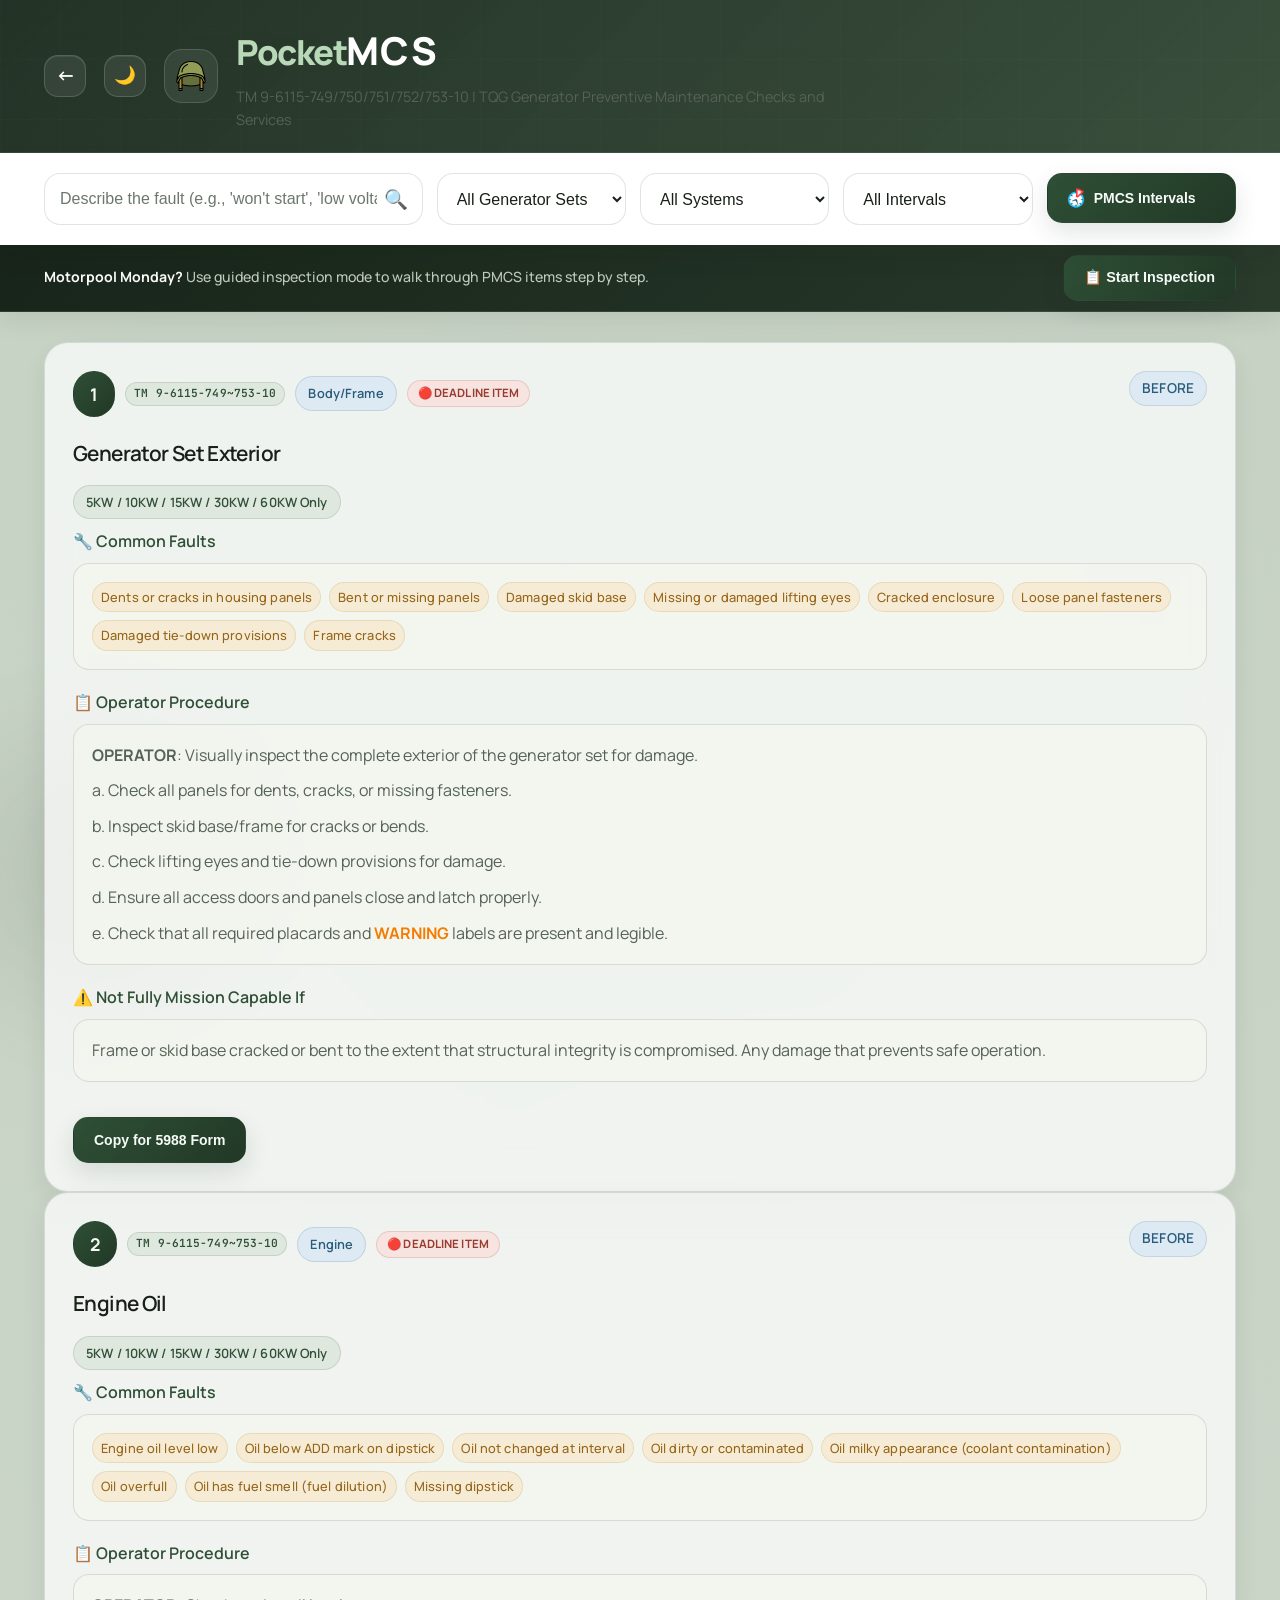
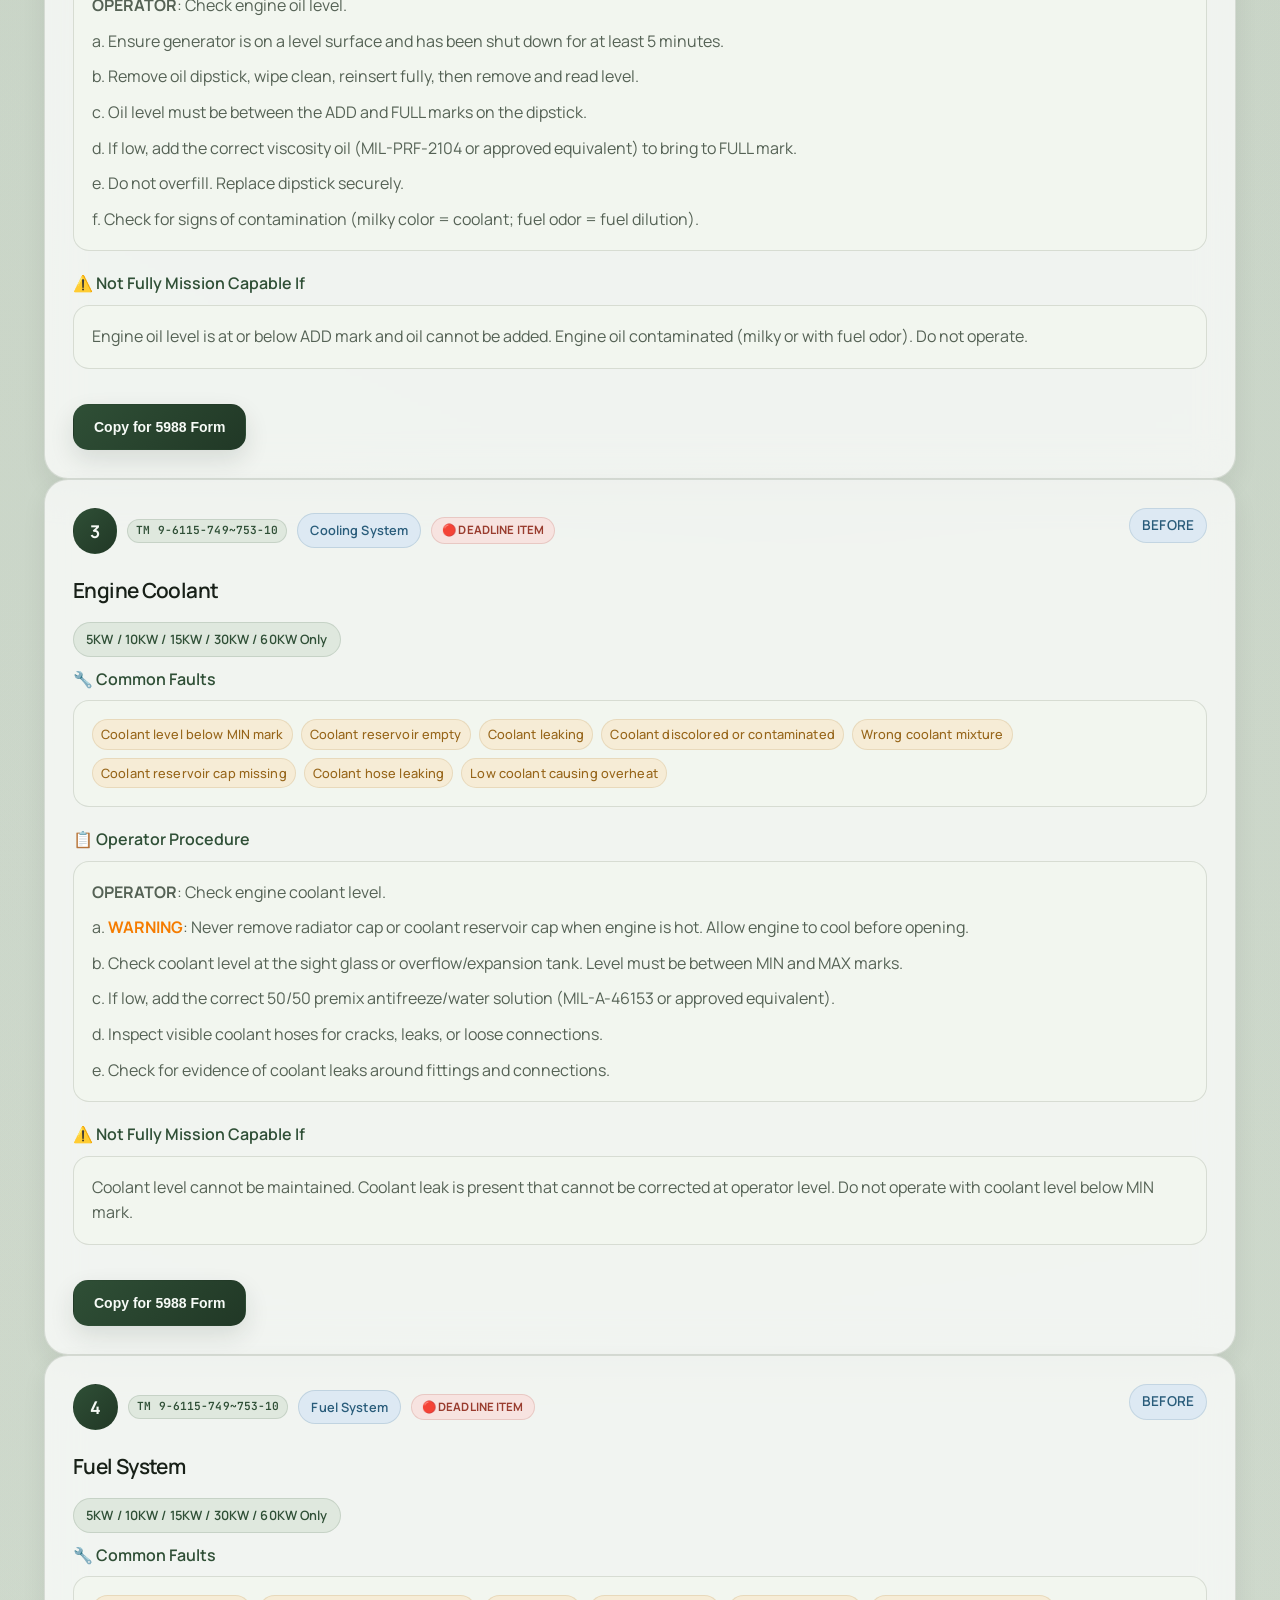
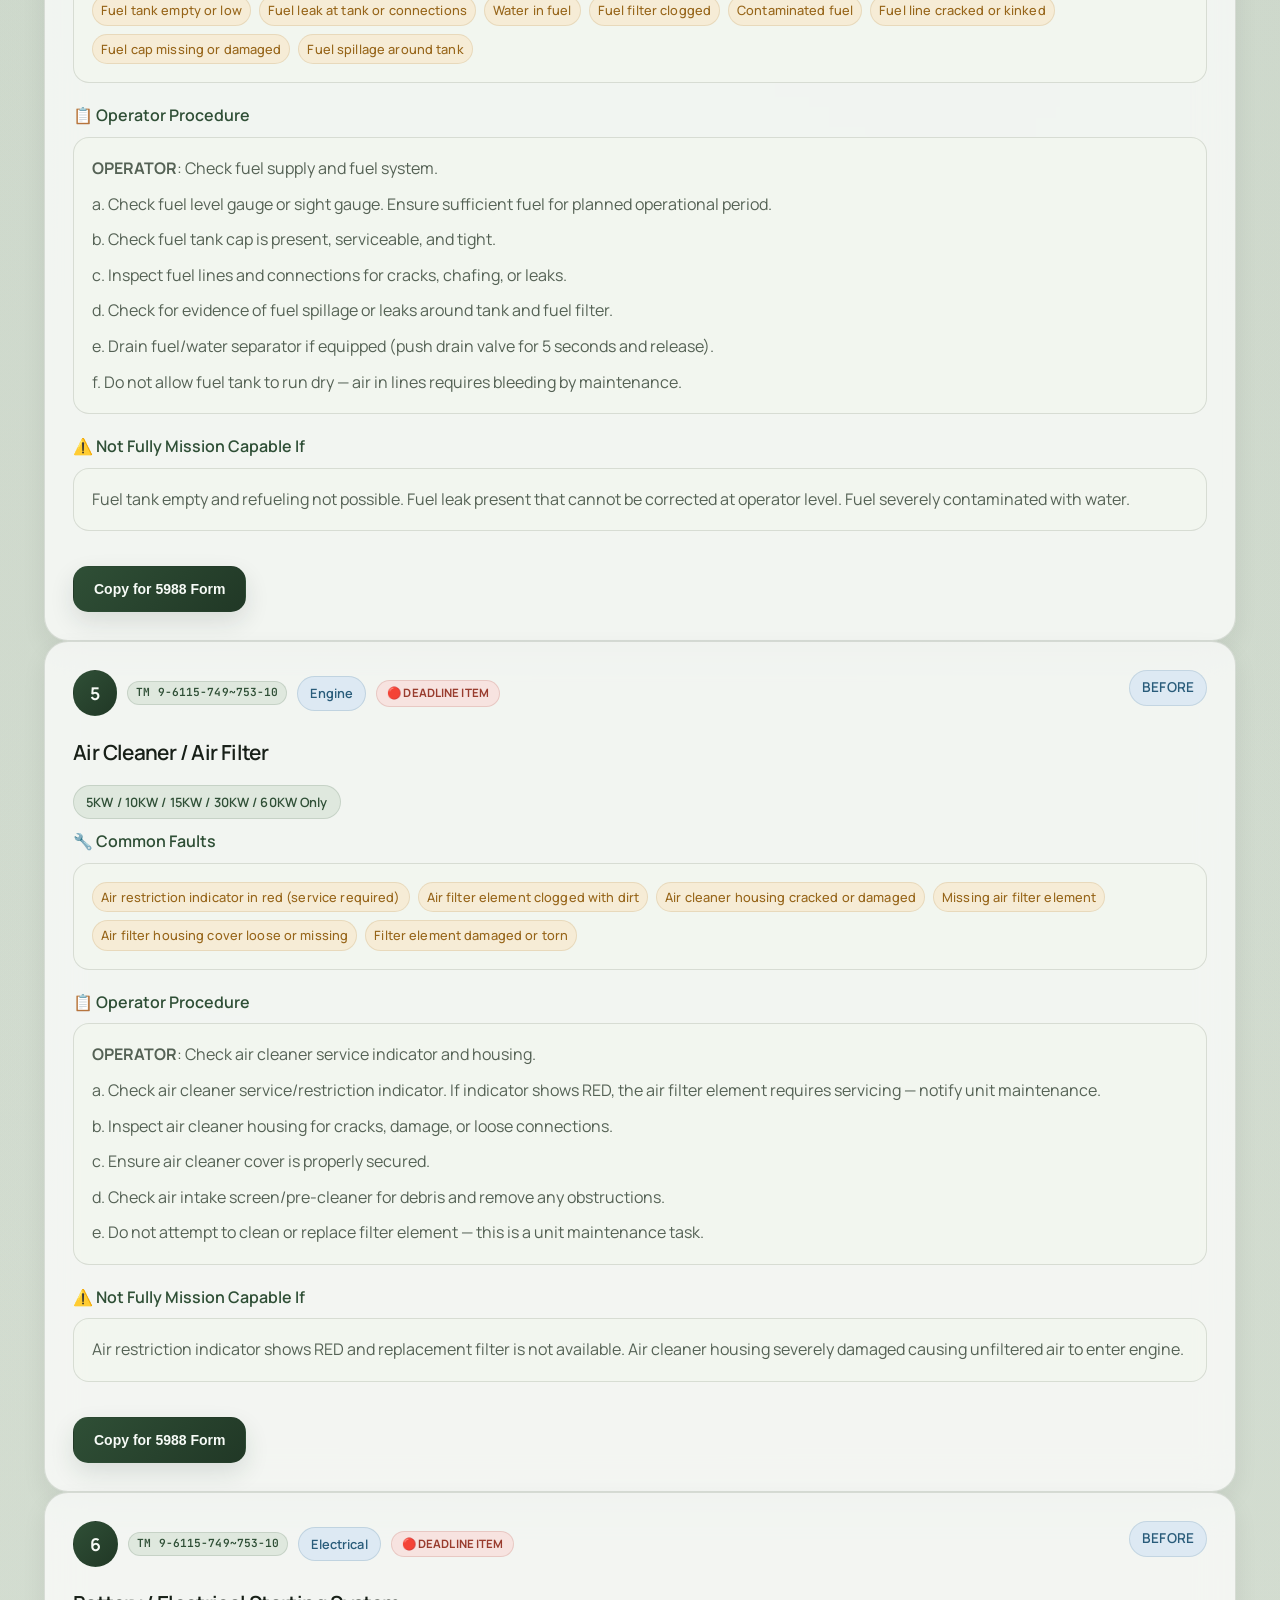
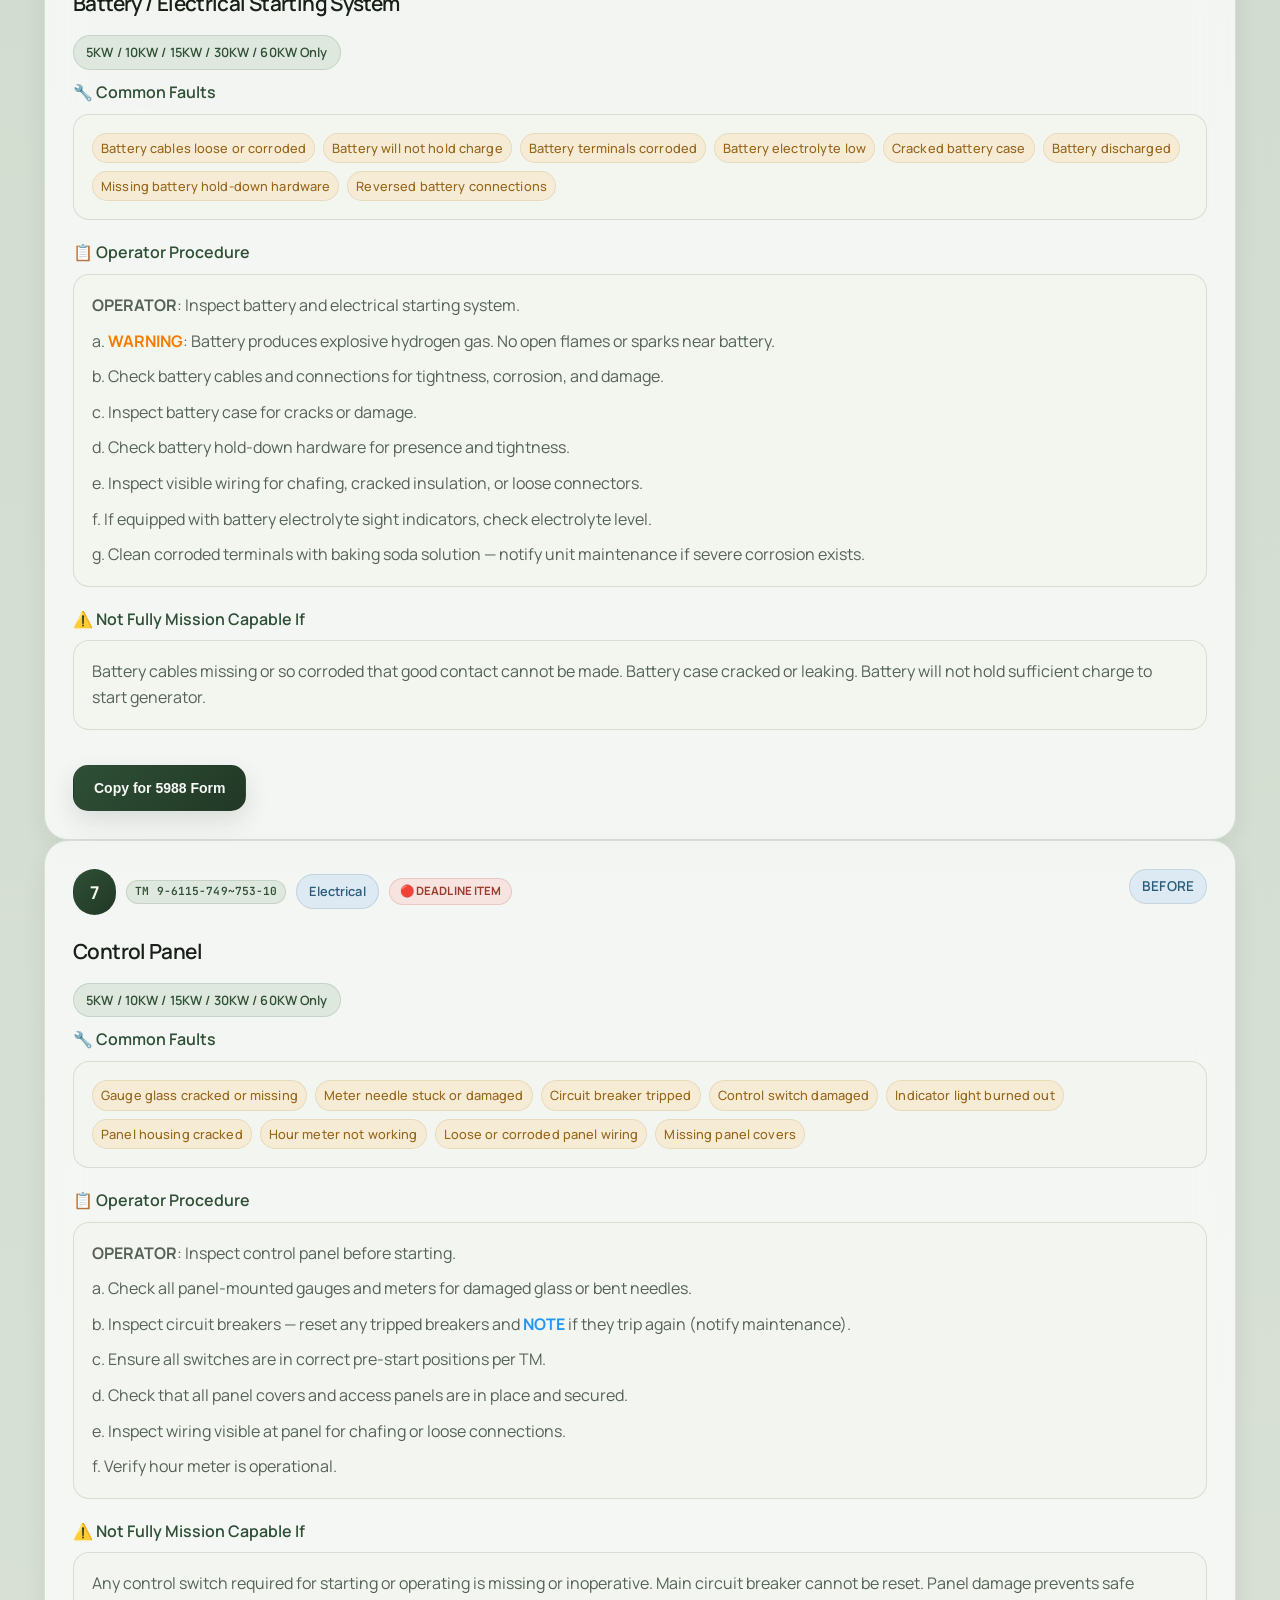
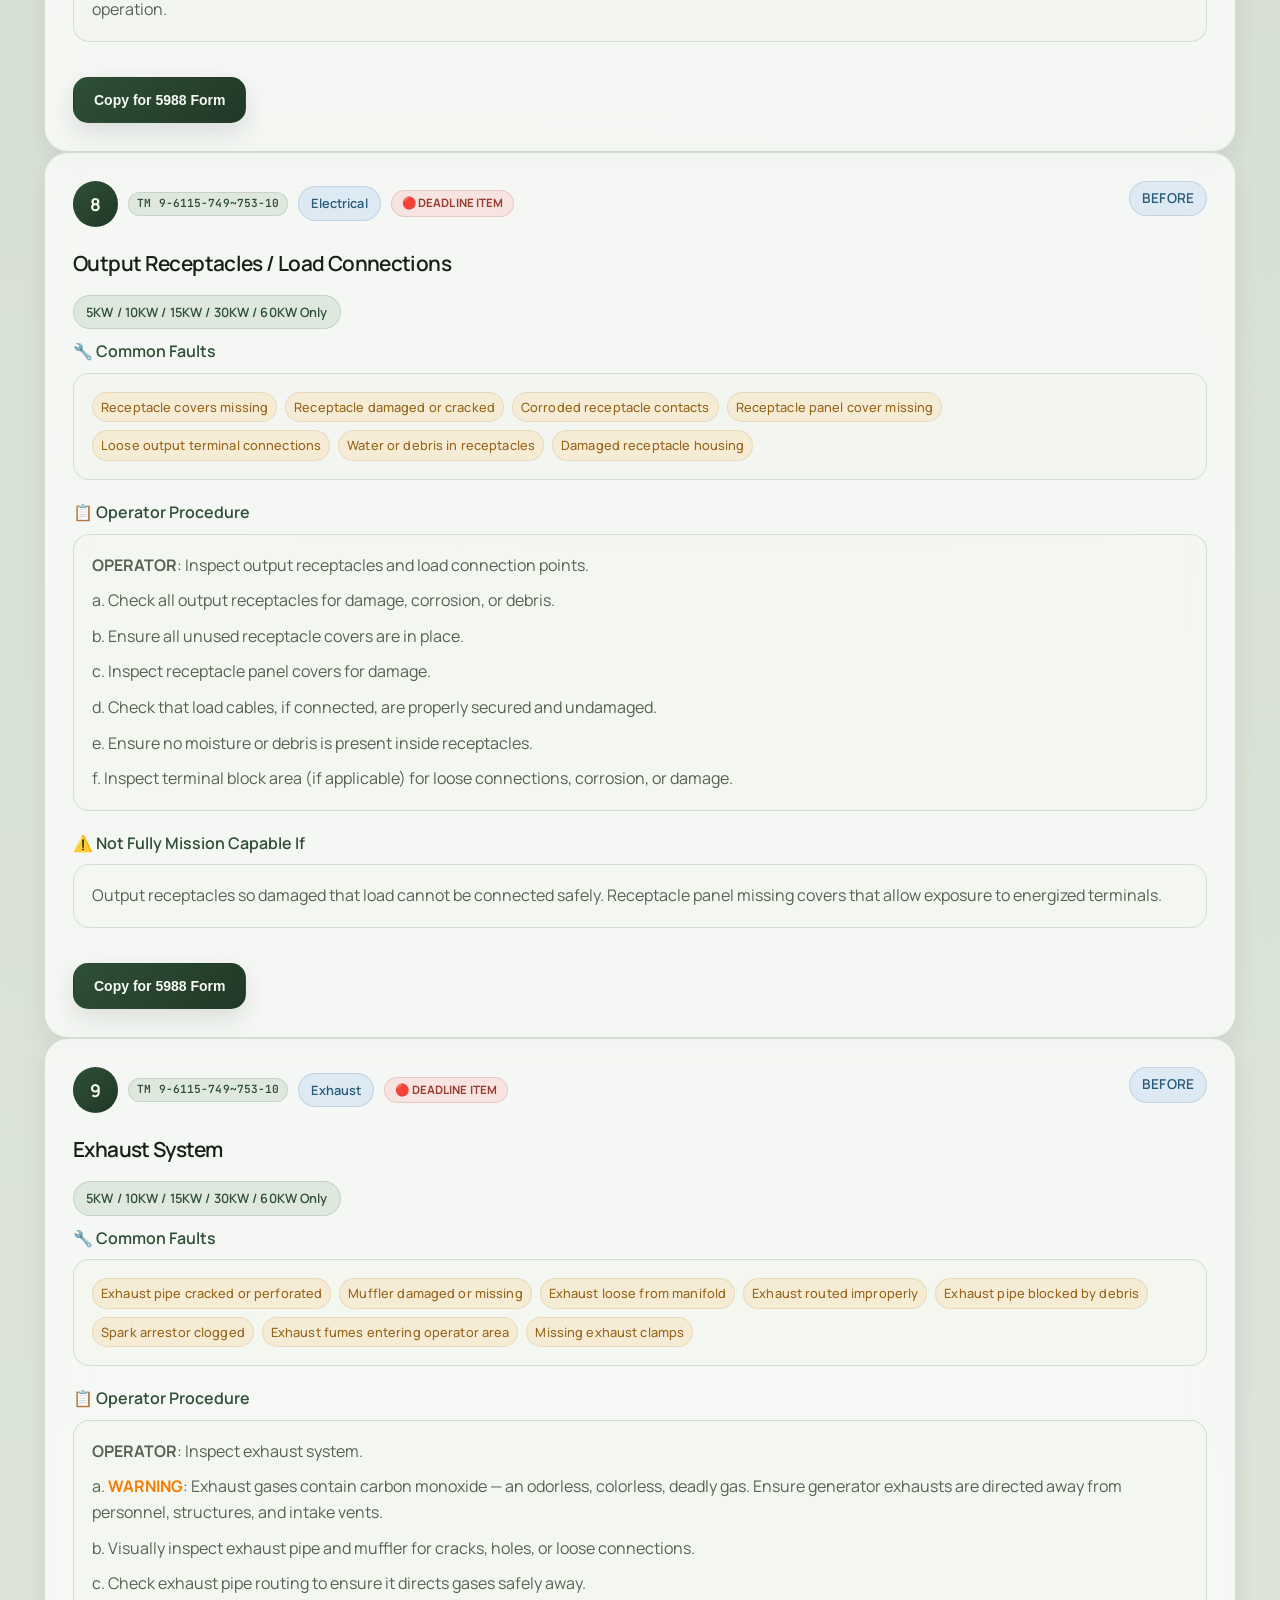
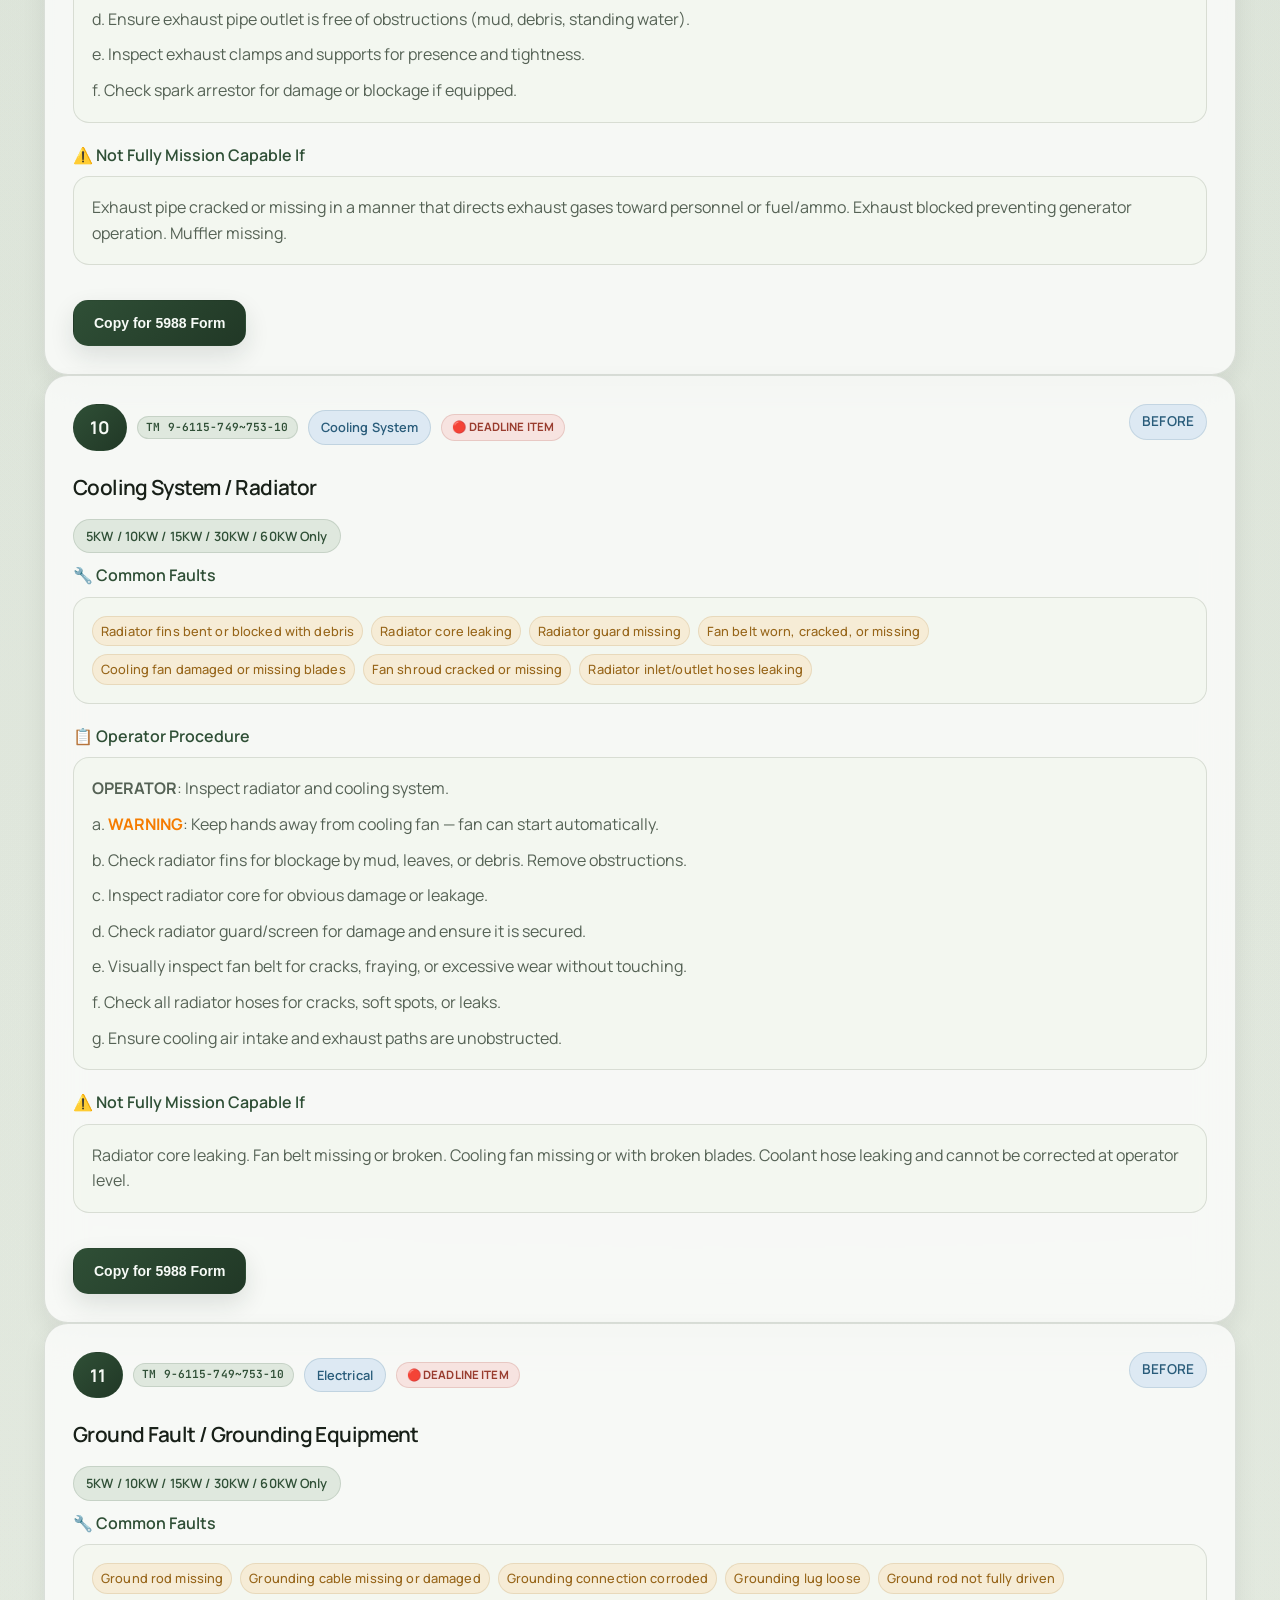
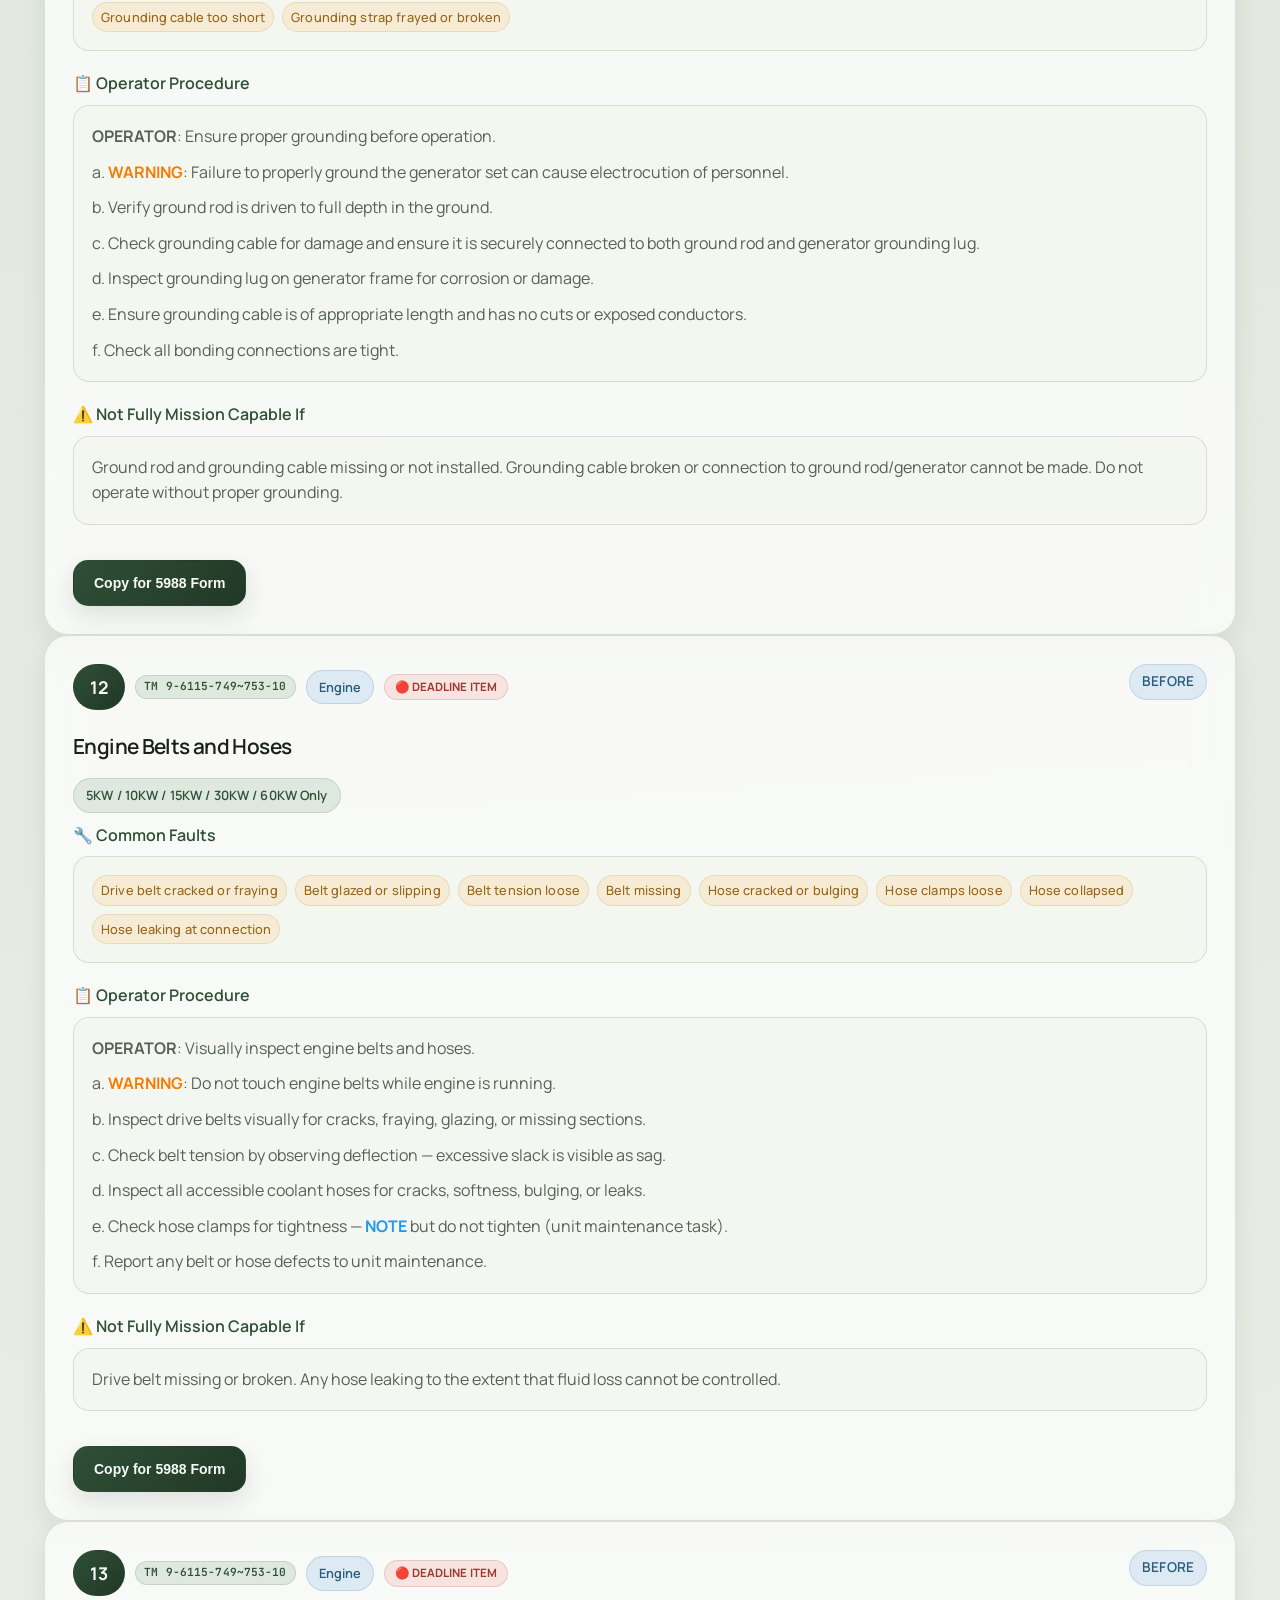
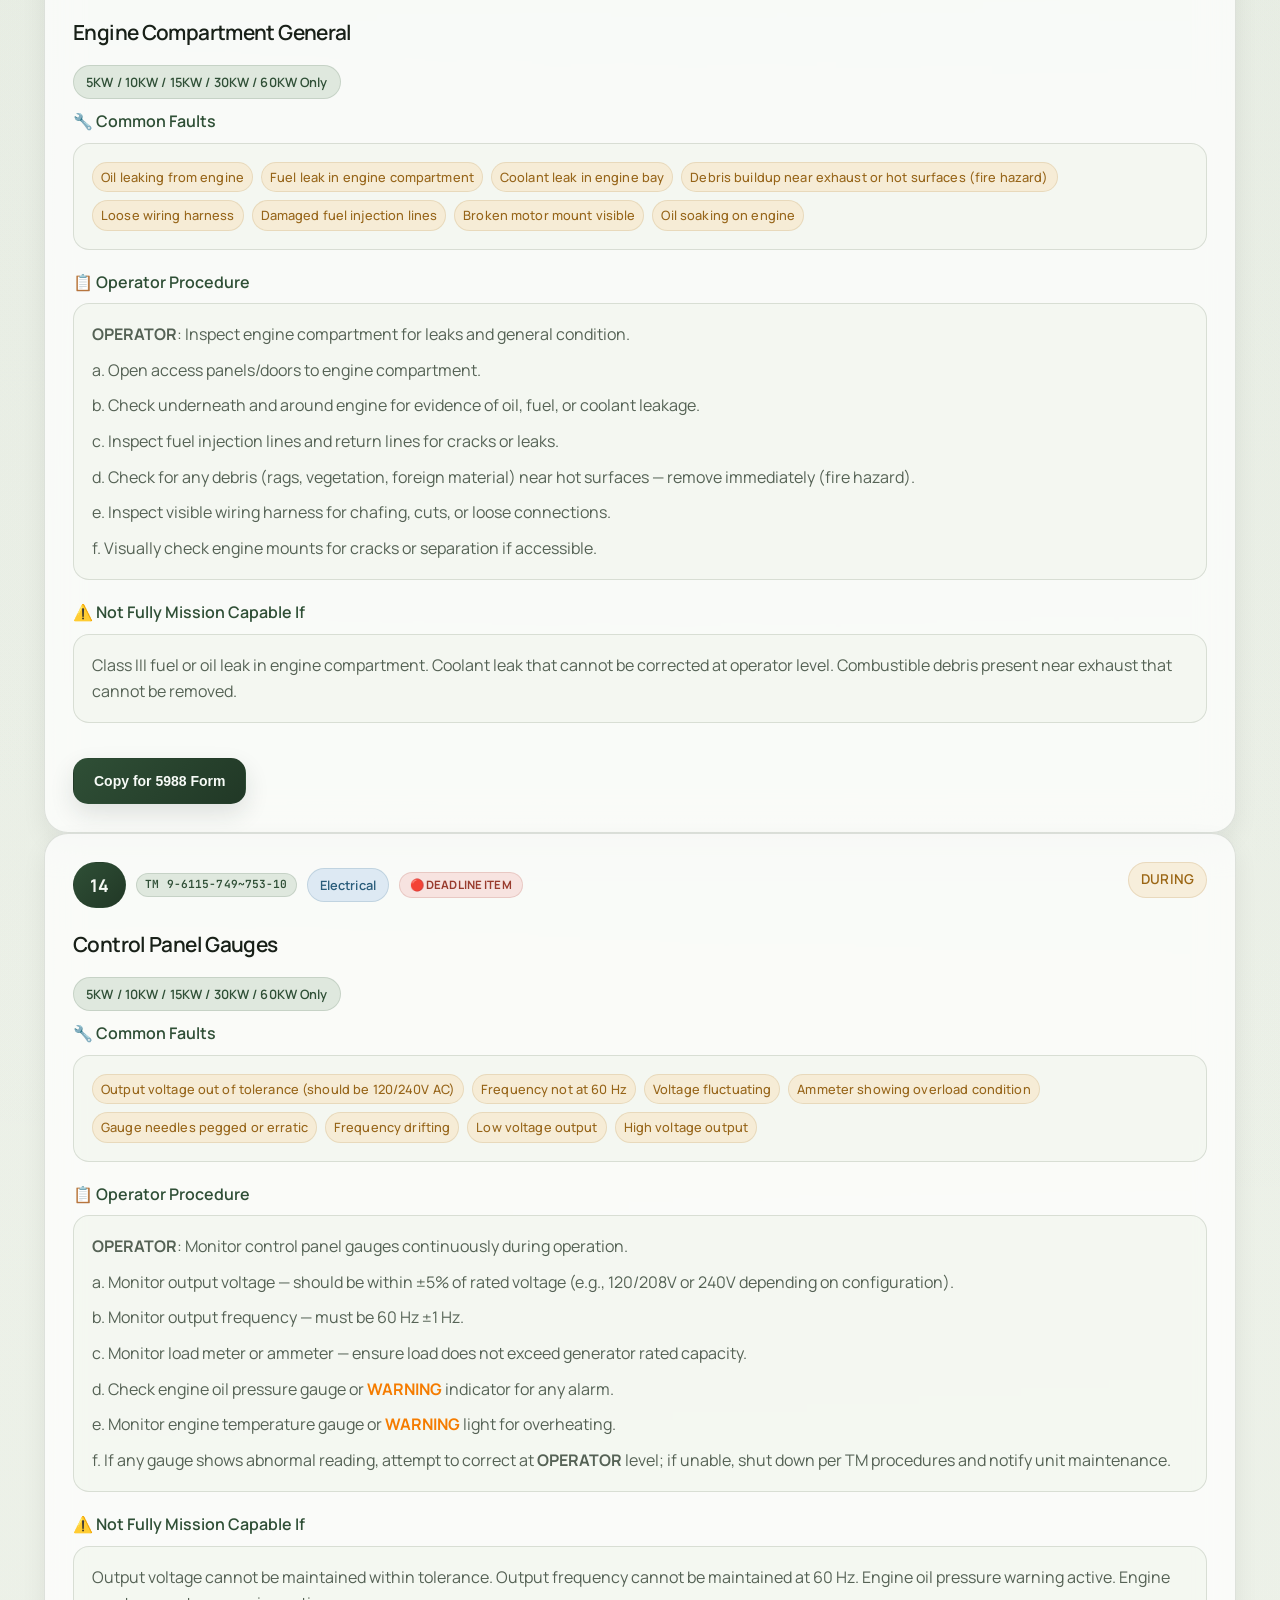
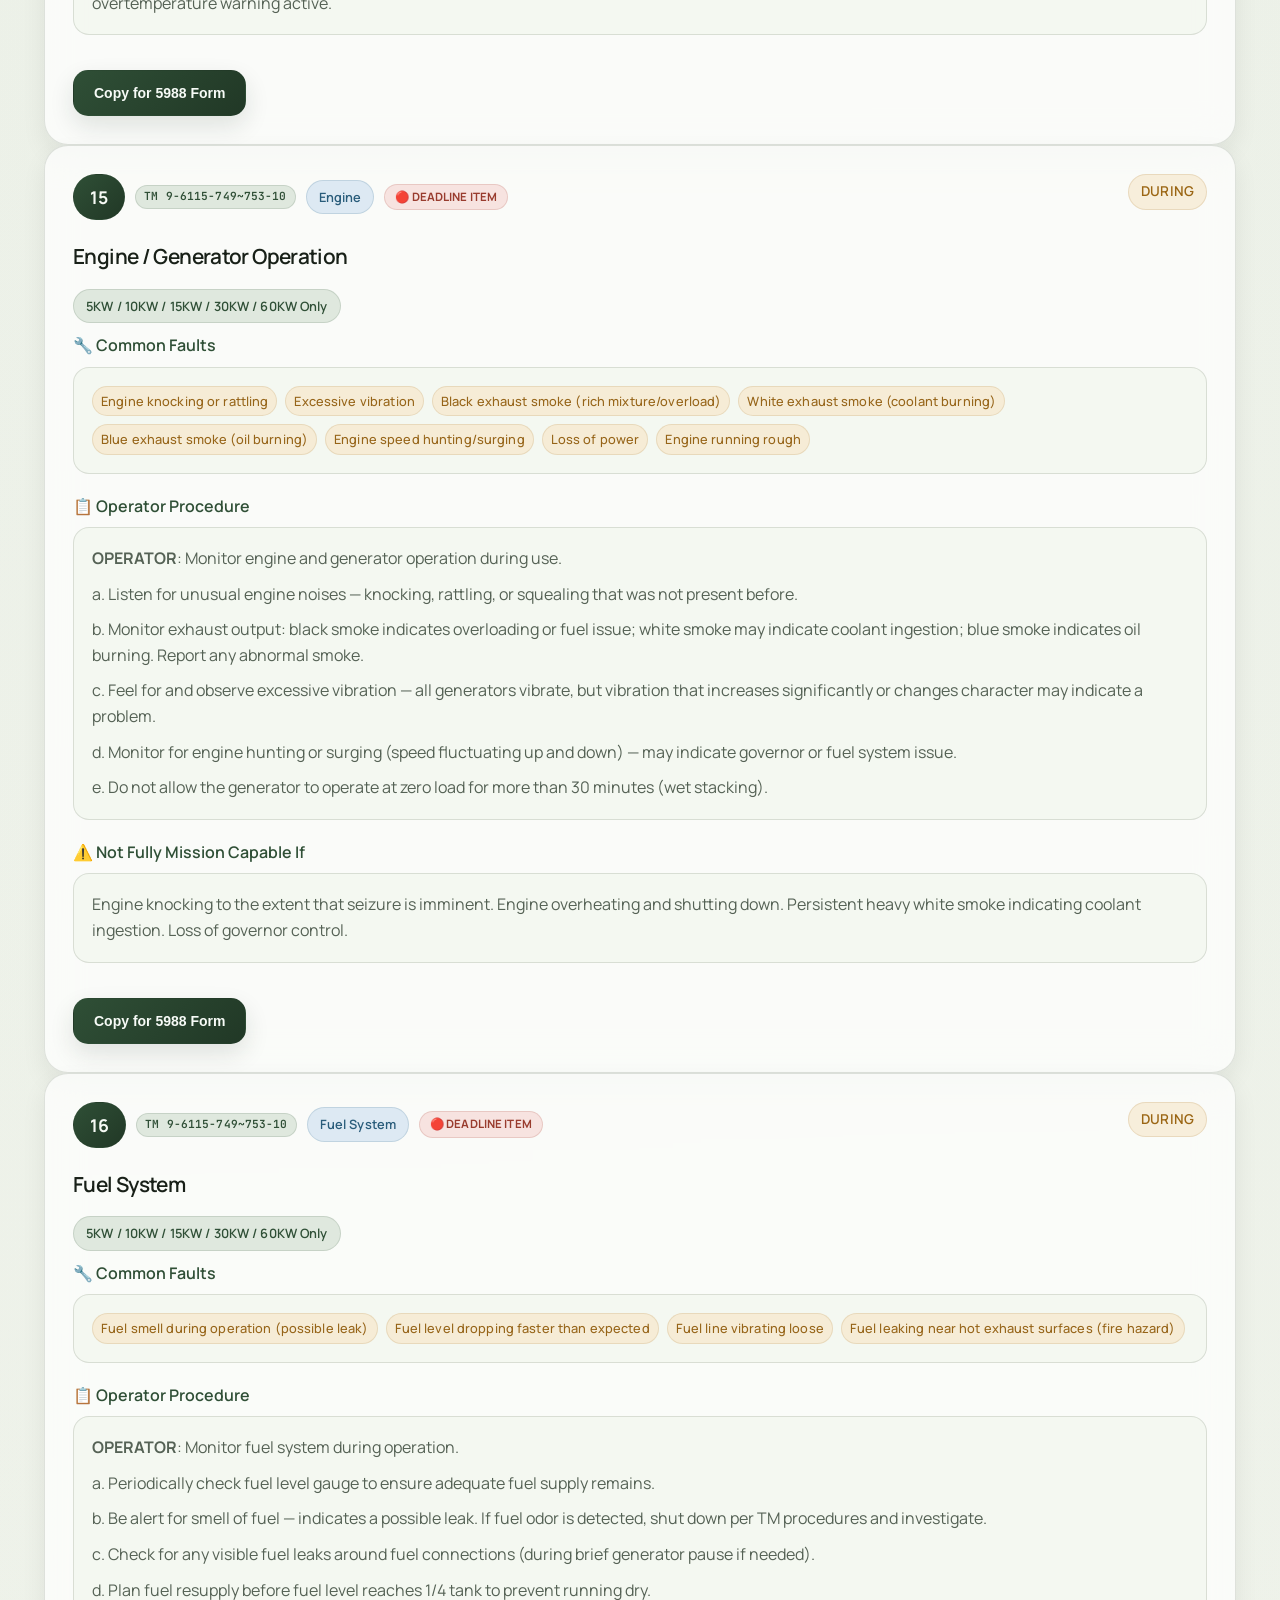
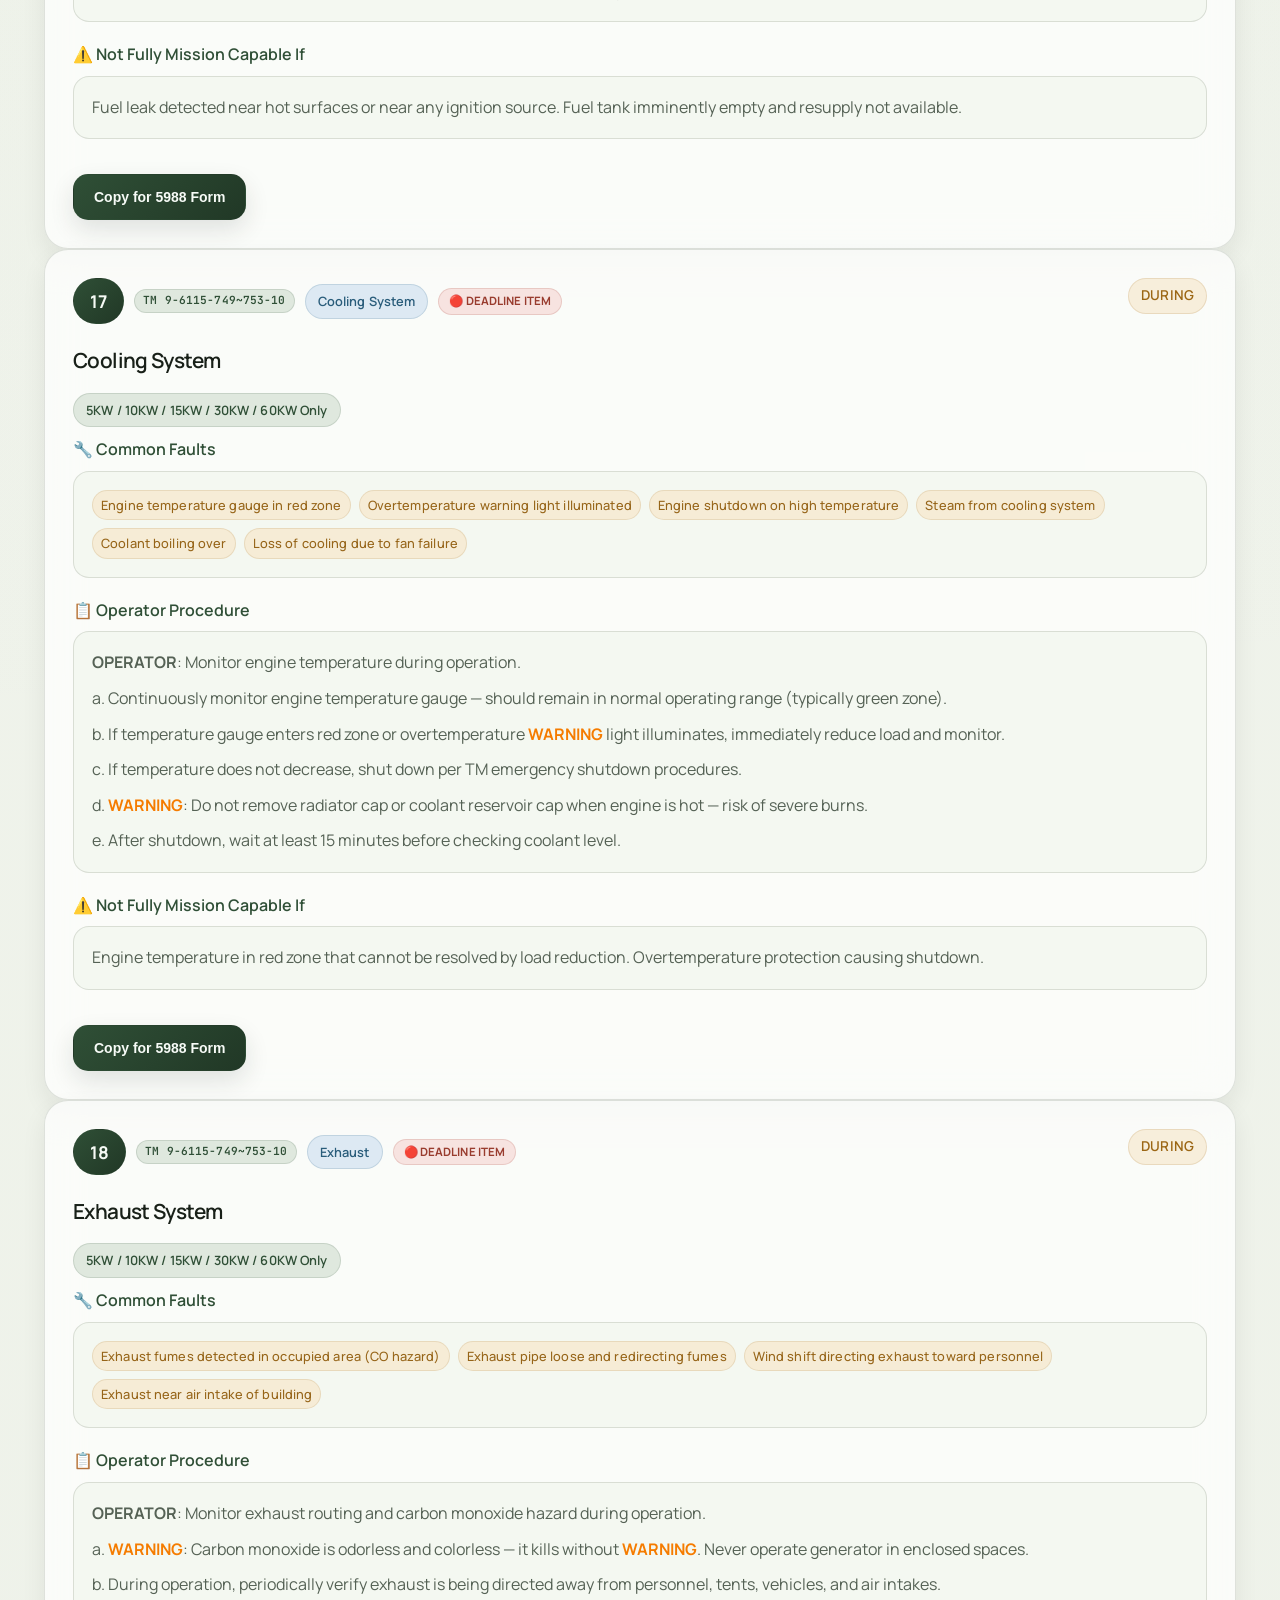
==== gen.html @ 2f7ced91 "Upadate Apr 3 v1" ====
<!DOCTYPE html>
<html lang="en">

<head>
    <meta charset="UTF-8">
    <meta name="viewport" content="width=device-width, initial-scale=1.0">
    <title>PocketMCS &mdash; Generators</title>
    <link rel="stylesheet" href="styles.css">
</head>

<body>
    <!-- Header -->
    <header class="header">
        <div class="container">
            <div class="header-content">
                <a href="index.html" class="back-btn" title="Back to Home" aria-label="Back to Home">&#8592;</a>
                <button id="darkModeToggle" class="dark-mode-toggle" title="Toggle Dark Mode" aria-label="Toggle dark mode" aria-pressed="false">🌙</button>
                <div class="header-icon">
                    <img src="images/military-hat.png" alt="Military Vehicle" class="header-icon-img">
                </div>
                <div class="header-text">
                    <h1 class="title-pmcs">
                        <span class="pocket">Pocket</span><span class="mcs">MCS</span>
                    </h1>
                    <p>TM 9-6115-749/750/751/752/753-10 | TQG Generator Preventive Maintenance Checks and Services</p>
                </div>
            </div>
        </div>
    </header>

    <!-- Search and Filter Controls -->
    <div class="search-section">
        <div class="container">
            <div class="search-controls">
                <div class="search-input-container">
                    <input type="text" id="searchInput"
                        placeholder="Describe the fault (e.g., 'won't start', 'low voltage', 'overheating')...">
                    <span class="search-icon">🔍</span>
                </div>

                <select id="vehicleFilter">
                    <option value="all">All Generator Sets</option>
                    <option value="5kw">MEP-802A — 5KW</option>
                    <option value="10kw">MEP-803A — 10KW</option>
                    <option value="15kw">MEP-804A — 15KW</option>
                    <option value="30kw">MEP-805A — 30KW</option>
                    <option value="60kw">MEP-806A — 60KW</option>
                </select>

                <select id="systemFilter">
                    <option value="all">All Systems</option>
                    <option value="engine">Engine</option>
                    <option value="electrical">Electrical</option>
                    <option value="fuel system">Fuel System</option>
                    <option value="cooling system">Cooling System</option>
                    <option value="exhaust">Exhaust</option>
                    <option value="body/frame">Body/Frame</option>
                    <option value="controls/gauges">Controls/Gauges</option>
                </select>

                <select id="intervalFilter">
                    <option value="all">All Intervals</option>
                    <option value="before">Before</option>
                    <option value="during">During</option>
                    <option value="after">After</option>
                    <option value="weekly">Weekly</option>
                    <option value="monthly">Monthly</option>
                </select>

                <button id="intervalInfoBtn" class="info-btn" title="Learn about PMCS intervals">
                    <img src="images/interval.png" alt="PMCS Intervals" class="interval-icon">
                    PMCS Intervals
                </button>
            </div>
        </div>
    </div>

    <!-- Inspection Strip -->
    <div class="inspection-strip">
        <div class="container">
            <p class="inspection-strip-text"><strong>Motorpool Monday?</strong> Use guided inspection mode to walk through PMCS items step by step.</p>
            <button class="start-inspection-btn" id="startInspectionBtn">📋 Start Inspection</button>
        </div>
    </div>

    <!-- Generator Information Display -->
    <div id="vehicleInfo" class="vehicle-info-section" style="display: none;">
        <div class="container">
            <div class="vehicle-info-content">
                <div class="vehicle-info-header">
                    <span class="vehicle-icon">
                        <img src="images/gen.png" alt="Generator" class="vehicle-icon-img">
                    </span>
                    <div class="vehicle-details">
                        <h3 id="vehicleTitle">Generator Selected</h3>
                        <p id="vehicleDescription">Generator-specific PMCS items are now filtered</p>
                    </div>
                    <div class="vehicle-stats">
                        <span id="applicableItems" class="stat-badge">0 Items</span>
                    </div>
                </div>
            </div>
        </div>
    </div>

    <!-- Results Section -->
    <main class="main-content">
        <div class="container">
            <div id="resultsContainer" class="results-container"></div>
            <div id="noResults" class="no-results" style="display: none;">
                <div class="no-results-icon">⚠️</div>
                <p>No items found matching your search criteria.</p>
                <div class="no-results-suggestions">
                    <p><strong>Try:</strong></p>
                    <ul>
                        <li>Selecting "All Generator Sets" if filtered by a specific size</li>
                        <li>Changing your system or interval filters</li>
                        <li>Using different search terms (e.g., "voltage", "oil", "fuel")</li>
                        <li>Checking for typos in your search</li>
                    </ul>
                </div>
            </div>
        </div>
    </main>

    <!-- Copy Modal -->
    <div id="copyModal" class="modal" style="display: none;">
        <div class="modal-content">
            <div class="modal-header">
                <h3>Ready for DA Form 5988-E</h3>
                <span class="close-btn" id="closeModal">&times;</span>
            </div>
            <div class="modal-body">
                <div class="copy-content">
                    <div class="copy-field"><label>Item Number:</label><div id="modalItemNumber" class="copy-value"></div></div>
                    <div class="copy-field"><label>Location/Item:</label><div id="modalLocation" class="copy-value"></div></div>
                    <div class="copy-field"><label>Interval:</label><div id="modalInterval" class="copy-value"></div></div>
                    <div class="copy-field"><label>Mission Capable Status:</label><div id="modalStatus" class="copy-value"></div></div>
                    <div class="copy-field"><label>Applicable Generator:</label><div id="modalVehicle" class="copy-value"></div></div>
                </div>
            </div>
            <div class="modal-footer">
                <button id="copyToClipboard" class="btn btn-primary">Copy to Clipboard</button>
                <button id="closeModalBtn" class="btn btn-secondary">Close</button>
            </div>
        </div>
    </div>

    <!-- PMCS Intervals Modal -->
    <div id="intervalInfoModal" class="modal" style="display: none;">
        <div class="modal-content">
            <div class="modal-header">
                <h3>PMCS Interval Guidelines</h3>
                <span class="close-btn" id="closeIntervalModal">&times;</span>
            </div>
            <div class="modal-body">
                <div class="interval-info-content">
                    <p class="intro-text">Generator PMCS involves checks at various intervals to ensure operational readiness:</p>
                    <div class="interval-item"><div class="interval-badge interval-before">Before</div><div class="interval-description"><strong>Before Operation Checks</strong><p>Performed before starting the generator. Identify fuel, oil, and electrical issues before operation begins.</p></div></div>
                    <div class="interval-item"><div class="interval-badge interval-during">During</div><div class="interval-description"><strong>During Operation Checks</strong><p>Monitor voltage, frequency, temperature, and load while the generator is running.</p></div></div>
                    <div class="interval-item"><div class="interval-badge interval-after">After</div><div class="interval-description"><strong>After Operation Checks</strong><p>Performed after shutdown. Check for new leaks, fuel level, cable condition, and secure all panels.</p></div></div>
                    <div class="interval-item"><div class="interval-badge interval-weekly">Weekly</div><div class="interval-description"><strong>Weekly Checks</strong><p>More detailed inspection of batteries, fuel filters, belts, and cleaning requirements.</p></div></div>
                    <div class="interval-item"><div class="interval-badge interval-monthly">Monthly</div><div class="interval-description"><strong>Monthly Checks</strong><p>Comprehensive service including oil change, fuel filter replacement, load test, and full system inspection.</p></div></div>
                    <div class="note-section"><p><strong>Note:</strong> Always refer to the applicable TM for complete PMCS requirements and hour-based service intervals.</p></div>
                </div>
            </div>
            <div class="modal-footer"><button id="closeIntervalModalBtn" class="btn btn-primary">Got It!</button></div>
        </div>
    </div>

    <!-- Generator Info Modal -->
    <div id="vehicleInfoModal" class="modal" style="display: none;">
        <div class="modal-content">
            <div class="modal-header">
                <h3>Generator Information</h3>
                <span class="close-btn" id="closeVehicleInfoModal">&times;</span>
            </div>
            <div class="modal-body">
                <div id="vehicleInfoDetails" class="vehicle-info-details"></div>
            </div>
            <div class="modal-footer"><button id="closeVehicleInfoModalBtn" class="btn btn-primary">Close</button></div>
        </div>
    </div>

    <!-- Footer -->
    <footer class="footer">
        <div class="container">
            <div class="footer-content">
                <div class="footer-section">
                    <p class="footer-reference">
                        <strong>References:</strong>
                        TM 9-6115-749-10 &bull; TM 9-6115-750-10 &bull; TM 9-6115-751-10 &bull; TM 9-6115-752-10 &bull; TM 9-6115-753-10
                    </p>
                    <p class="footer-disclaimer">
                        <strong>IMPORTANT:</strong> Use official technical manuals for complete procedures.
                        This tool is for reference only and does not replace official maintenance documentation.
                    </p>
                </div>
                <div class="footer-section">
                    <p class="footer-safety">
                        <span class="safety-icon">&#9888;</span>
                        Always ground generator before operation. Never operate in enclosed spaces without ventilation — carbon monoxide hazard.
                    </p>
                </div>
                <div class="footer-section">
                    <p class="footer-compliance">
                        Ensure compliance with AR 750-1 and local unit SOPs for generator operations and maintenance.
                    </p>
                </div>
                <div class="footer-bottom">
                    <p class="footer-version">PocketMCS v2.0.0 | For U.S. Army TQG Generator Fleet</p>
                    <p class="footer-update">Data accurate as of April 2025</p>
                </div>
            </div>
        </div>
    </footer>

    <!-- Inspection Setup Modal -->
    <div id="inspectionSetupModal" class="modal" style="display:none;" role="dialog" aria-modal="true" aria-labelledby="inspSetupTitle">
        <div class="modal-content" style="max-width:560px;">
            <div class="modal-header">
                <h3 id="inspSetupTitle">📋 Start PMCS Inspection</h3>
                <button class="close-btn" id="closeInspSetup" aria-label="Close inspection setup">&times;</button>
            </div>
            <div class="modal-body">
                <p style="margin-bottom:4px;color:#555;">Select which intervals to include. Current vehicle/system filters will apply.</p>
                <div class="insp-setup-options">
                    <button class="insp-setup-btn" data-intervals="before">
                        <span class="insp-setup-icon">🔍</span>
                        <strong>Before Operation</strong>
                        <span>Daily check before use</span>
                    </button>
                    <button class="insp-setup-btn" data-intervals="before,weekly">
                        <span class="insp-setup-icon">📅</span>
                        <strong>Before + Weekly</strong>
                        <span>Motorpool Monday</span>
                    </button>
                    <button class="insp-setup-btn" data-intervals="before,weekly,monthly">
                        <span class="insp-setup-icon">📆</span>
                        <strong>Before + Weekly + Monthly</strong>
                        <span>First-of-month full inspection</span>
                    </button>
                    <button class="insp-setup-btn" data-intervals="after">
                        <span class="insp-setup-icon">✅</span>
                        <strong>After Operation</strong>
                        <span>Post-mission check</span>
                    </button>
                </div>
                <div class="insp-setup-note">
                    💡 Tip: Items are shown in TM sequence order. Mark each item PASS, DEFICIENCY, or SKIP. A summary with all deficiencies is shown at the end.
                </div>
            </div>
        </div>
    </div>

    <!-- Inspection Overlay (full-screen guided mode) -->
    <div id="inspectionMode" class="inspection-overlay" style="display:none;" role="dialog" aria-modal="true" aria-labelledby="inspectionIntervalLabel">
        <div class="inspection-topbar">
            <div class="inspection-topbar-row">
                <div class="inspection-title-row">
                    <button class="exit-inspection-btn" id="exitInspectionBtn" aria-label="Exit inspection mode">✕ Exit</button>
                    <span id="inspectionIntervalLabel" class="insp-interval-pill">BEFORE</span>
                </div>
                <span id="inspectionCounter" class="insp-counter">Item 1 of 0</span>
            </div>
            <div class="insp-progress-bar">
                <div id="inspectionProgressFill" class="insp-progress-fill" style="width:0%"></div>
            </div>
        </div>
        <div class="inspection-content" id="inspectionContent">
            <!-- Item rendered by JS -->
        </div>
        <div class="inspection-actions" id="inspectionActions">
            <button class="insp-action-btn insp-pass" id="inspPass">
                <span class="insp-btn-icon">✅</span>
                <span class="insp-btn-label">PASS</span>
            </button>
            <button class="insp-action-btn insp-deficiency" id="inspDeficiency">
                <span class="insp-btn-icon">⚠️</span>
                <span class="insp-btn-label">DEFICIENCY</span>
            </button>
            <button class="insp-action-btn insp-skip" id="inspSkip">
                <span class="insp-btn-icon">⏭</span>
                <span class="insp-btn-label">SKIP</span>
            </button>
        </div>
    </div>

    <script src="gen-script.js"></script>
</body>

</html>
---- styles.css ----
/* Reset and Base Styles */
@import url('https://fonts.googleapis.com/css2?family=Manrope:wght@400;500;600;700;800&family=JetBrains+Mono:wght@500;600&display=swap');

* {
    margin: 0;
    padding: 0;
    box-sizing: border-box;
}

body {
    font-family: 'Inter', 'Roboto', 'Segoe UI', -apple-system, BlinkMacSystemFont, system-ui, sans-serif;
    line-height: 1.6;
    color: #333;
    background-color: #f5f5f5;
}

.container {
    max-width: 1200px;
    margin: 0 auto;
    padding: 0 20px;
}

/* Header */
.header {
    background: linear-gradient(135deg, #1e4d2b, #2d5a3d);
    color: white;
    padding: 20px 0;
    box-shadow: 0 2px 10px rgba(0, 0, 0, 0.1);
    position: relative;
    overflow: hidden;
}

.header::before {
    content: '';
    position: absolute;
    top: 0;
    left: 0;
    right: 0;
    bottom: 0;
    background-image:
        /* Diagonal grid pattern */
        linear-gradient(45deg, rgba(255, 255, 255, 0.05) 1px, transparent 1px),
        linear-gradient(-45deg, rgba(255, 255, 255, 0.05) 1px, transparent 1px),
        /* Larger grid overlay */
        linear-gradient(90deg, rgba(255, 255, 255, 0.02) 1px, transparent 1px),
        linear-gradient(0deg, rgba(255, 255, 255, 0.02) 1px, transparent 1px);
    background-size: 30px 30px, 30px 30px, 60px 60px, 60px 60px;
    background-position: 0 0, 0 0, 0 0, 0 0;
    animation: gridMove 20s linear infinite;
    pointer-events: none;
}

/* TM Link Styling */
.tm-link {
    color: #b8d4c2;
    text-decoration: none;
    font-weight: 600;
    transition: color 0.3s ease;
    border-bottom: 1px dotted rgba(184, 212, 194, 0.5);
}

.tm-link:hover {
    color: #ffffff;
    border-bottom-color: #ffffff;
}

.tm-link:focus {
    outline: 2px solid #ffffff;
    outline-offset: 2px;
    border-radius: 2px;
}

@keyframes gridMove {
    0% {
        transform: translate(0, 0);
    }

    100% {
        transform: translate(30px, 30px);
    }
}

.header-content {
    display: flex;
    align-items: center;
    gap: 15px;
    position: relative;
    z-index: 2;
    width: 100%;
}

.header-icon {
    font-size: 2.5rem;
    flex-shrink: 0;
}

.header-icon-img {
    width: 2.5rem;
    height: 2.5rem;
    object-fit: contain;
    filter: brightness(1.1) contrast(1.1);
}

.header-text {
    flex: 1;
    min-width: 0;
    /* Allow text to shrink */
}

/* Updated PocketMCS Title Styling */
.title-pmcs {
    font-size: 1.8rem;
    font-weight: 900;
    margin-bottom: 5px;
}

.title-pmcs .pocket {
    color: #81c784;
    font-weight: 900;
    font-size: 0.9em;
}

.title-pmcs .mcs {
    letter-spacing: 0.02em;
    text-transform: uppercase;
}

.header-text p {
    color: #b8d4c2;
    font-size: 0.9rem;
    word-wrap: break-word;
}

/* Mobile responsive updates - LARGER TITLE */
@media (max-width: 767px) {
    .title-pmcs {
        font-size: 2.2rem;
        /* Increased from 1.5rem to 2.2rem for bigger mobile title */
    }

    /* Optional: Adjust header content spacing for larger title */
    .header-content {
        gap: 12px;
        /* Slightly more gap to accommodate larger title */
    }

    /* Optional: Adjust subtitle size to maintain proportion */
    .header-text p {
        font-size: 0.85rem;
    }
}

/* Search Section - Enhanced for Mobile Scroll Behavior */
.search-section {
    background: white;
    padding: 20px 0;
    box-shadow: 0 2px 5px rgba(0, 0, 0, 0.1);
    position: sticky;
    top: 0;
    z-index: 100;
    width: 100%;
    overflow-x: hidden;
    transition: transform 0.3s cubic-bezier(0.4, 0, 0.2, 1);
    will-change: transform;
}

/* Mobile-specific sticky behavior */
@media (max-width: 767px) {

    /* Keep the main header in normal flow */
    .header {
        position: relative;
        z-index: 1;
    }

    /* Search section starts as normal sticky */
    .search-section {
        position: sticky;
        top: 0;
        transition: transform 0.4s cubic-bezier(0.25, 0.46, 0.45, 0.94);
        z-index: 100;
        transform: translateY(0);
    }

    /* Enhanced styling when sticky behavior activates */
    .search-section.sticky-active {
        backdrop-filter: blur(10px);
        -webkit-backdrop-filter: blur(10px);
        background: rgba(255, 255, 255, 0.95);
        border-bottom: 1px solid rgba(0, 0, 0, 0.1);
        box-shadow: 0 2px 10px rgba(0, 0, 0, 0.1);
    }

    /* Hidden state when scrolling down */
    .search-section.scroll-hidden {
        transform: translateY(-100%);
    }

    /* Visible state when scrolling up with enhanced shadow */
    .search-section.scroll-visible {
        transform: translateY(0);
        backdrop-filter: blur(15px);
        -webkit-backdrop-filter: blur(15px);
        background: rgba(255, 255, 255, 0.98);
        box-shadow: 0 4px 20px rgba(0, 0, 0, 0.15);
        border-bottom: 1px solid rgba(0, 0, 0, 0.15);
    }

    /* Smooth transition for all transform changes */
    .search-section * {
        transition: all 0.3s ease;
    }

    /* Main content padding remains normal */
    .main-content {
        padding-top: 30px;
    }
}

.search-controls {
    display: grid;
    grid-template-columns: 1fr;
    gap: 15px;
    width: 100%;
}

.search-input-container {
    position: relative;
    width: 100%;
}

.search-input-container input {
    width: 100%;
    padding: 12px 45px 12px 15px;
    border: 2px solid #e0e0e0;
    border-radius: 8px;
    font-size: 16px;
    transition: border-color 0.3s ease;
    box-sizing: border-box;
}

.search-input-container input:focus {
    outline: none;
    border-color: #2d5a3d;
}

.search-icon {
    position: absolute;
    right: 15px;
    top: 50%;
    transform: translateY(-50%);
    color: #666;
    font-size: 1.2rem;
}

/* Filter Controls Row */
.filter-controls {
    display: grid;
    grid-template-columns: 1fr;
    gap: 15px;
    width: 100%;
}

/* Vehicle Filter */
#vehicleFilter {
    padding: 12px 15px;
    border: 2px solid #e0e0e0;
    border-radius: 8px;
    font-size: 16px;
    background: white;
    cursor: pointer;
    font-weight: 500;
    width: 100%;
    box-sizing: border-box;
}

#vehicleFilter:focus {
    outline: none;
    border-color: #2d5a3d;
    box-shadow: 0 0 0 3px rgba(45, 90, 61, 0.1);
}

#vehicleFilter optgroup {
    font-weight: 600;
    color: #2d5a3d;
    font-style: normal;
    background-color: #f8f9fa;
}

#vehicleFilter option {
    font-weight: 400;
    color: #333;
    padding: 8px 12px;
}

#systemFilter {
    padding: 12px 15px;
    border: 2px solid #e0e0e0;
    border-radius: 8px;
    font-size: 16px;
    background: white;
    cursor: pointer;
    width: 100%;
    box-sizing: border-box;
}

#systemFilter:focus {
    outline: none;
    border-color: #2d5a3d;
}

#intervalFilter {
    padding: 12px 15px;
    border: 2px solid #e0e0e0;
    border-radius: 8px;
    font-size: 16px;
    background: white;
    cursor: pointer;
    width: 100%;
    box-sizing: border-box;
}

#intervalFilter:focus {
    outline: none;
    border-color: #2d5a3d;
}

/* Vehicle Information Section */
.vehicle-info-section {
    background: linear-gradient(135deg, #e8f5e8, #f1f8e9);
    border: 1px solid #c8e6c9;
    padding: 15px 0;
    margin-bottom: 20px;
    border-radius: 0 0 12px 12px;
    position: relative;
    overflow: hidden;
}

/* Mobile adjustment for vehicle info section */
@media (max-width: 767px) {
    .vehicle-info-section {
        margin-top: 0;
        margin-bottom: 0;
    }
}

.vehicle-info-section::before {
    content: '';
    position: absolute;
    top: 0;
    left: 0;
    right: 0;
    height: 3px;
    background: linear-gradient(90deg, #2d5a3d, #4caf50, #2d5a3d);
}

.vehicle-info-content {
    max-width: 1200px;
    margin: 0 auto;
    padding: 0 20px;
}

.vehicle-info-header {
    display: flex;
    align-items: center;
    gap: 15px;
    flex-wrap: wrap;
}

.vehicle-icon {
    font-size: 2rem;
    background: #2d5a3d;
    color: white;
    width: 50px;
    height: 50px;
    border-radius: 50%;
    display: flex;
    align-items: center;
    justify-content: center;
    flex-shrink: 0;
}

.vehicle-icon-img {
    width: 28px;
    height: 28px;
    object-fit: contain;
    filter: brightness(1.1) contrast(1.1);
}

.vehicle-details {
    flex: 1;
    min-width: 200px;
}

.vehicle-details h3 {
    color: #2d5a3d;
    font-size: 1.2rem;
    font-weight: 600;
    margin-bottom: 4px;
}

.vehicle-details p {
    color: #4a5c4a;
    font-size: 0.9rem;
    margin: 0;
}

.vehicle-stats {
    display: flex;
    gap: 10px;
    flex-wrap: wrap;
}

.stat-badge {
    background: #2d5a3d;
    color: white;
    padding: 6px 12px;
    border-radius: 15px;
    font-size: 0.85rem;
    font-weight: 600;
    white-space: nowrap;
}

/* Info Button */
.info-btn {
    background: #2d5a3d;
    color: white;
    border: none;
    padding: 12px 16px;
    border-radius: 8px;
    cursor: pointer;
    font-size: 14px;
    font-weight: 600;
    transition: background-color 0.3s ease;
    white-space: nowrap;
    display: flex;
    align-items: center;
    gap: 6px;
    width: 100%;
    justify-content: center;
    box-sizing: border-box;
}

.info-btn:hover {
    background: #1e4d2b;
}

/* Main Content */
.main-content {
    padding: 30px 0;
}

.results-container {
    display: grid;
    gap: 20px;
}

/* Item Cards */
.item-card {
    background: white;
    border-radius: 12px;
    box-shadow: 0 2px 10px rgba(0, 0, 0, 0.08);
    padding: 25px;
    transition: transform 0.2s ease, box-shadow 0.2s ease;
    position: relative;
    width: 100%;
    box-sizing: border-box;
}

.item-card:hover {
    transform: translateY(-2px);
    box-shadow: 0 4px 20px rgba(0, 0, 0, 0.12);
}

.item-card.vehicle-specific {
    border-left: 4px solid #2d5a3d;
}

.item-card.vehicle-specific::before {
    content: '';
    position: absolute;
    top: 15px;
    right: 15px;
    width: 8px;
    height: 8px;
    background: #4caf50;
    border-radius: 50%;
    box-shadow: 0 0 0 2px white, 0 0 0 4px #4caf50;
}

.item-header {
    display: flex;
    justify-content: space-between;
    align-items: flex-start;
    margin-bottom: 20px;
    flex-wrap: wrap;
    gap: 10px;
}

.item-info {
    display: flex;
    align-items: center;
    gap: 10px;
    flex-wrap: wrap;
}

.item-number {
    background: #2d5a3d;
    color: white;
    padding: 8px 16px;
    border-radius: 20px;
    font-weight: 700;
    font-size: 1.1rem;
}

.system-badge {
    background: #e3f2fd;
    color: #1565c0;
    padding: 6px 12px;
    border-radius: 15px;
    font-size: 0.8rem;
    font-weight: 600;
}

.vehicle-badge {
    background: #e8f5e8;
    color: #2d5a3d;
    padding: 6px 12px;
    border-radius: 15px;
    font-size: 0.8rem;
    font-weight: 600;
    border: 1px solid #c8e6c9;
}

.common-faults {
    display: flex;
    flex-wrap: wrap;
    gap: 8px;
    padding: 12px;
}

.fault-tag {
    background: #fff3e0;
    color: #e65100;
    padding: 4px 8px;
    border-radius: 12px;
    font-size: 0.8rem;
    font-weight: 500;
    border: 1px solid #ffcc02;
}

.interval-badge {
    padding: 6px 12px;
    border-radius: 15px;
    font-size: 0.85rem;
    font-weight: 600;
    text-transform: uppercase;
}

.interval-before {
    background-color: #e3f2fd;
    color: #1565c0;
}

.interval-during {
    background-color: #fff3e0;
    color: #ef6c00;
}

.interval-after {
    background-color: #f3e5f5;
    color: #7b1fa2;
}

.interval-weekly {
    background-color: #e8f5e8;
    color: #2e7d32;
}

.interval-monthly {
    background-color: #fce4ec;
    color: #c2185b;
}

.location-title {
    font-size: 1.3rem;
    font-weight: 600;
    color: #1a1a1a;
    margin-bottom: 15px;
    word-wrap: break-word;
}

.procedure-section {
    margin-bottom: 20px;
}

.procedure-title {
    font-weight: 600;
    color: #2d5a3d;
    margin-bottom: 8px;
    display: flex;
    align-items: center;
    gap: 8px;
    flex-wrap: wrap;
}

.procedure-content {
    background: #f8f9fa;
    padding: 15px;
    border-radius: 8px;
    border-left: 4px solid #2d5a3d;
    word-wrap: break-word;
    overflow-wrap: break-word;
}

.procedure-content p {
    margin-bottom: 10px;
}

.procedure-content p:last-child {
    margin-bottom: 0;
}

.warning {
    background: #fff8e1;
    border-left-color: #f57c00;
    border: 1px solid #ffcc02;
}

.caution {
    background: #fff3e0;
    border-left-color: #ff9800;
    border: 1px solid #ffb74d;
}

.note {
    background: #e3f2fd;
    border-left-color: #2196f3;
    border: 1px solid #90caf9;
}

.mission-capable {
    background: #ffebee;
    border-left-color: #f44336;
    border: 1px solid #ef5350;
}

.mission-capable.na {
    background: #e8f5e8;
    border-left-color: #4caf50;
    border: 1px solid #81c784;
}

.copy-btn {
    background: #2d5a3d;
    color: white;
    border: none;
    padding: 10px 20px;
    border-radius: 6px;
    cursor: pointer;
    font-size: 14px;
    font-weight: 600;
    transition: background-color 0.3s ease;
    margin-top: 15px;
    width: 100%;
    box-sizing: border-box;
}

.copy-btn:hover {
    background: #1e4d2b;
}

/* Modal */
.modal {
    position: fixed;
    top: 0;
    left: 0;
    width: 100%;
    height: 100vh;
    height: 100dvh;
    /* Dynamic viewport height for modern browsers */
    background: rgba(0, 0, 0, 0.5);
    z-index: 1000;
    display: flex;
    align-items: center;
    justify-content: center;
    padding: 20px;
    padding-bottom: env(safe-area-inset-bottom, 20px);
    /* Account for home indicator */
}

.modal-content {
    background: white;
    border-radius: 12px;
    max-width: 500px;
    width: 100%;
    max-height: calc(100vh - 120px);
    /* Leave more space for browser UI */
    max-height: calc(100dvh - 120px);
    /* Dynamic viewport version */
    overflow-y: auto;
    margin-bottom: env(safe-area-inset-bottom, 0px);
    /* Extra margin for home indicator */
}

/* Mobile-specific PMCS Intervals Modal */
@media (max-width: 767px) {
    .modal {
        padding: 15px;
        padding-bottom: 15px;
        align-items: flex-start;
        padding-top: 15px;
    }
    
    .modal-content {
        max-height: calc(100vh - 160px); /* Conservative height for mobile browsers */
        max-height: calc(100dvh - 160px);
        margin-top: 10px;
        margin-bottom: 60px; /* Large bottom margin to clear mobile bars */
        display: flex;
        flex-direction: column;
    }
    
    .modal-body {
        padding: 20px;
        overflow-y: auto;
        flex: 1;
        max-height: calc(100vh - 280px); /* Ensure body is scrollable */
        max-height: calc(100dvh - 280px);
    }
    
    .modal-footer {
        padding: 15px 25px 25px 25px;
        border-top: 1px solid #e0e0e0;
        display: flex;
        gap: 10px;
        justify-content: flex-end;
        background: white;
        border-radius: 0 0 12px 12px;
        box-shadow: 0 -2px 10px rgba(0,0,0,0.1);
        flex-shrink: 0; /* Prevent footer from shrinking */
        position: relative; /* Remove sticky positioning */
    }
    
    /* Make interval items more compact on mobile */
    .interval-item {
        margin-bottom: 15px;
        padding-bottom: 12px;
    }
    
    .interval-description strong {
        font-size: 14px;
    }
    
    .interval-description p {
        font-size: 13px;
        line-height: 1.4;
    }
    
    .note-section {
        padding: 12px;
        margin-top: 12px;
    }
    
    .note-section p {
        font-size: 13px;
    }
}

/* iPhone and similar devices with notches */
@media (max-width: 767px) and (-webkit-device-pixel-ratio: 3) {
    .modal {
        padding-top: max(env(safe-area-inset-top, 15px), 20px);
        padding-bottom: max(env(safe-area-inset-bottom, 15px), 90px);
    }
    
    .modal-content {
        margin-bottom: max(env(safe-area-inset-bottom, 60px), 80px);
    }
}

/* Android Chrome with bottom navigation */
@supports (display: flex) and (height: 100dvh) {
    @media (max-width: 767px) {
        .modal {
            height: 100dvh; /* Use dynamic viewport height */
        }
        
        .modal-content {
            max-height: calc(100dvh - 180px); /* More space for Android Chrome UI */
        }
        
        .modal-body {
            max-height: calc(100dvh - 300px);
        }
    }
}

/* Very small screens (iPhone SE, etc.) */
@media (max-width: 414px) and (max-height: 736px) {
    .modal {
        padding: 10px;
        padding-top: 10px;
        padding-bottom: 100px; /* Extra space for small screens */
    }
    
    .modal-content {
        max-height: calc(100vh - 200px);
        margin-bottom: 80px;
    }
    
    .modal-body {
        padding: 15px;
        max-height: calc(100vh - 320px);
    }
    
    .modal-footer {
        padding: 12px 20px 20px 20px;
    }
    
    /* Even more compact content */
    .interval-item {
        margin-bottom: 12px;
        padding-bottom: 10px;
    }
    
    .interval-description strong {
        font-size: 13px;
    }
    
    .interval-description p {
        font-size: 12px;
        line-height: 1.3;
    }
    
    .intro-text {
        font-size: 14px;
        margin-bottom: 15px;
    }
}

/* Landscape orientation adjustments */
@media (max-width: 767px) and (orientation: landscape) {
    .modal {
        padding: 10px;
        padding-bottom: 80px;
    }
    
    .modal-content {
        max-height: calc(100vh - 140px);
        margin-bottom: 60px;
    }
    
    .modal-body {
        max-height: calc(100vh - 240px);
        padding: 15px;
    }
    
    .interval-item {
        margin-bottom: 10px;
        padding-bottom: 8px;
    }
}


.modal-header {
    padding: 20px 25px;
    border-bottom: 1px solid #e0e0e0;
    display: flex;
    justify-content: space-between;
    align-items: center;
}

.modal-header h3 {
    margin: 0;
    color: #1a1a1a;
    word-wrap: break-word;
}

.close-btn {
    font-size: 24px;
    cursor: pointer;
    color: #666;
    line-height: 1;
    flex-shrink: 0;
    margin-left: 10px;
}

.close-btn:hover {
    color: #333;
}

.modal-body {
    padding: 25px;
}

.copy-field {
    margin-bottom: 15px;
}

.copy-field label {
    font-weight: 600;
    color: #2d5a3d;
    display: block;
    margin-bottom: 5px;
}

.copy-value {
    background: #f8f9fa;
    padding: 10px;
    border-radius: 6px;
    font-family: 'JetBrains Mono', 'Fira Code', 'Consolas', 'Monaco', monospace;
    font-size: 14px;
    word-wrap: break-word;
    overflow-wrap: break-word;
}

.modal-footer {
    padding: 20px 25px;
    border-top: 1px solid #e0e0e0;
    display: flex;
    gap: 10px;
    justify-content: flex-end;
}

.btn {
    padding: 10px 20px;
    border: none;
    border-radius: 6px;
    cursor: pointer;
    font-size: 14px;
    font-weight: 600;
    transition: background-color 0.3s ease;
}

.btn-primary {
    background: #2d5a3d;
    color: white;
}

.btn-primary:hover {
    background: #1e4d2b;
}

.btn-secondary {
    background: #6c757d;
    color: white;
}

.btn-secondary:hover {
    background: #545b62;
}

/* Vehicle Info Modal */
.vehicle-info-details {
    padding: 0;
}

.vehicle-info-details h4 {
    color: #2d5a3d;
    font-size: 1.1rem;
    margin-bottom: 10px;
    border-bottom: 2px solid #e8f5e8;
    padding-bottom: 5px;
}

.vehicle-info-details p {
    margin-bottom: 12px;
    line-height: 1.6;
}

.vehicle-info-details ul {
    margin: 10px 0 15px 20px;
}

.vehicle-info-details li {
    margin-bottom: 5px;
    color: #555;
}

/* Interval Icon Image */
.interval-icon {
    width: 1.5rem;
    height: 1.5rem;
    object-fit: contain;
    filter: brightness(1.1) contrast(1.1);
    flex-shrink: 0;
}

/* PMCS Intervals Info Modal */
.interval-info-content {
    padding: 0;
}

.intro-text {
    margin-bottom: 20px;
    color: #2d5a3d;
    font-weight: 500;
    font-size: 16px;
}

.interval-item {
    display: flex;
    align-items: flex-start;
    gap: 15px;
    margin-bottom: 20px;
    padding-bottom: 15px;
    border-bottom: 1px solid #f0f0f0;
}

.interval-item:last-of-type {
    border-bottom: none;
    margin-bottom: 15px;
}

.interval-item .interval-badge {
    min-width: 80px;
    text-align: center;
    flex-shrink: 0;
}

.interval-description {
    flex: 1;
}

.interval-description strong {
    color: #1a1a1a;
    font-size: 16px;
    display: block;
    margin-bottom: 5px;
}

.interval-description p {
    color: #666;
    font-size: 14px;
    line-height: 1.5;
    margin: 0;
}

.note-section {
    background: #f8f9fa;
    border-left: 4px solid #2d5a3d;
    padding: 15px;
    border-radius: 0 8px 8px 0;
    margin-top: 15px;
}

.note-section p {
    margin: 0;
    color: #495057;
    font-size: 14px;
    line-height: 1.5;
}

/* No Results */
.no-results {
    text-align: center;
    padding: 60px 20px;
    background: white;
    border-radius: 12px;
    box-shadow: 0 2px 10px rgba(0, 0, 0, 0.08);
}

.no-results-icon {
    font-size: 3rem;
    margin-bottom: 15px;
}

.no-results p {
    color: #666;
    font-size: 1.1rem;
    margin-bottom: 20px;
}

.no-results-suggestions {
    text-align: left;
    max-width: 400px;
    margin: 0 auto;
    background: #f8f9fa;
    padding: 20px;
    border-radius: 8px;
    border-left: 4px solid #2d5a3d;
}

.no-results-suggestions p {
    margin-bottom: 10px;
    font-weight: 600;
    color: #2d5a3d;
}

.no-results-suggestions ul {
    margin: 0;
    padding-left: 20px;
}

.no-results-suggestions li {
    margin-bottom: 8px;
    color: #555;
    font-size: 0.95rem;
}

/* Footer */
.footer {
    background: #1a1a1a;
    color: #ccc;
    padding: 30px 0 20px 0;
    margin-top: 40px;
    border-top: 3px solid #2d5a3d;
    text-align: center;
}

.footer-content {
    display: flex;
    flex-direction: column;
    gap: 20px;
}

.footer-section {
    padding: 10px 0;
    border-bottom: 1px solid #333;
    text-align: center;
}

.footer-section:last-of-type {
    border-bottom: none;
}

.footer-reference {
    font-size: 1rem;
    margin-bottom: 10px;
}

.footer-disclaimer {
    font-size: 0.9rem;
    color: #ffeb3b;
    font-weight: 500;
}

.footer-safety {
    display: flex;
    align-items: center;
    justify-content: center;
    gap: 8px;
    font-size: 0.9rem;
    color: #ff9800;
    font-weight: 500;
}

.safety-icon {
    font-size: 1.1rem;
}

.footer-compliance {
    font-size: 0.85rem;
    color: #81c784;
}

.footer-link {
    color: #81c784;
    text-decoration: none;
    font-weight: 600;
    border-bottom: 1px dotted rgba(129, 199, 132, 0.5);
    transition: all 0.3s ease;
}

.footer-link:hover {
    color: #ffffff;
    border-bottom-color: #ffffff;
}

.footer-bottom {
    display: flex;
    justify-content: center;
    align-items: center;
    padding-top: 15px;
    border-top: 1px solid #333;
    margin-top: 10px;
    flex-wrap: wrap;
    gap: 15px;
    text-align: center;
}

.footer-version,
.footer-update {
    font-size: 0.8rem;
    color: #888;
    margin: 0;
}

/* Desktop Responsive Breakpoints */
@media (min-width: 768px) {
    .search-controls {
        grid-template-columns: 2fr 1fr;
        gap: 15px;
    }

    .filter-controls {
        grid-template-columns: 1fr 1fr 1fr 1fr;
        gap: 15px;
    }

    .info-btn {
        width: auto;
        justify-content: flex-start;
    }

    .copy-btn {
        width: auto;
    }

    /* Reset mobile scroll behavior on desktop */
    .search-section {
        position: sticky !important;
        transform: none !important;
        background: white !important;
        backdrop-filter: none !important;
        -webkit-backdrop-filter: none !important;
        border-bottom: none !important;
    }

    .main-content {
        padding-top: 30px !important;
    }

    .vehicle-info-section {
        margin-top: 0 !important;
    }
}

@media (min-width: 1024px) {
    .search-controls {
        grid-template-columns: 2fr 1fr 1fr 1fr 1fr;
        align-items: start;
    }

    .filter-controls {
        display: contents;
    }
}

/* Mobile Responsive */
@media (max-width: 767px) {
    .container {
        padding: 0 15px;
    }

    .header-content {
        flex-direction: column;
        text-align: center;
        gap: 10px;
    }

    .header-text h1 {
        font-size: 1.5rem;
    }

    .header-text p {
        font-size: 0.8rem;
    }

    .search-section {
        padding: 15px 0;
    }

    .vehicle-info-header {
        flex-direction: column;
        align-items: center;
        text-align: center;
        gap: 12px;
    }

    .vehicle-details {
        min-width: auto;
        text-align: center;
    }

    .item-header {
        flex-direction: column;
        align-items: flex-start;
    }

    .location-title {
        font-size: 1.1rem;
    }

    .item-card {
        padding: 20px;
    }

    .modal-content {
        margin: 10px;
        max-height: 95vh;
    }

    .modal-header,
    .modal-body,
    .modal-footer {
        padding: 15px 20px;
    }

    .modal-footer {
        flex-direction: column;
    }

    .interval-item {
        flex-direction: column;
        gap: 10px;
    }

    .footer-bottom {
        flex-direction: column;
        gap: 5px;
    }

    .footer-safety {
        flex-direction: column;
        gap: 5px;
    }
}

@media (max-width: 480px) {
    .container {
        padding: 0 10px;
    }

    .item-card {
        padding: 15px;
    }

    .procedure-content {
        padding: 12px;
    }

    .modal-footer {
        gap: 8px;
    }

    .vehicle-icon {
        width: 40px;
        height: 40px;
        font-size: 1.5rem;
    }

    .search-input-container input {
        font-size: 16px;
        /* Prevents zoom on iOS */
    }
}

/* ========================================
   HOMEPAGE STYLES
   ======================================== */

.home-main {
    padding: 40px 0 60px 0;
    min-height: calc(100vh - 220px);
}

.home-intro {
    text-align: center;
    margin-bottom: 36px;
}

.home-intro p {
    color: #555;
    font-size: 1rem;
    max-width: 600px;
    margin: 0 auto;
    line-height: 1.7;
}

/* Category Grid */
.category-grid {
    display: grid;
    grid-template-columns: 1fr 1fr;
    gap: 24px;
}

@media (max-width: 767px) {
    .category-grid {
        grid-template-columns: 1fr;
        gap: 16px;
    }
    .home-main {
        padding: 24px 0 40px 0;
    }
}

/* Category Card */
.category-card {
    display: flex;
    align-items: stretch;
    background: white;
    border-radius: 14px;
    box-shadow: 0 2px 12px rgba(0, 0, 0, 0.08);
    text-decoration: none;
    color: inherit;
    transition: transform 0.2s ease, box-shadow 0.2s ease, border-color 0.2s ease;
    border: 2px solid transparent;
    overflow: hidden;
    position: relative;
}

.category-card:hover {
    transform: translateY(-3px);
    box-shadow: 0 8px 28px rgba(45, 90, 61, 0.18);
    border-color: #2d5a3d;
}

.category-card:hover .category-arrow {
    transform: translateX(4px);
    color: #2d5a3d;
}

.category-icon-wrap {
    background: linear-gradient(135deg, #1e4d2b, #2d5a3d);
    display: flex;
    align-items: center;
    justify-content: center;
    width: 90px;
    flex-shrink: 0;
    padding: 20px 10px;
}

.category-img {
    width: 48px;
    height: 48px;
    object-fit: contain;
    filter: brightness(1.2);
}

.category-emoji {
    font-size: 2.4rem;
    line-height: 1;
}

.category-body {
    flex: 1;
    padding: 20px 16px;
    min-width: 0;
}

.category-title {
    font-size: 1.25rem;
    font-weight: 700;
    color: #1a1a1a;
    margin-bottom: 2px;
}

.category-subtitle {
    font-size: 0.82rem;
    color: #666;
    margin-bottom: 6px;
}

.category-tm {
    display: inline-block;
    background: #e8f5e8;
    color: #2d5a3d;
    font-size: 0.75rem;
    font-weight: 600;
    padding: 2px 8px;
    border-radius: 10px;
    border: 1px solid #c8e6c9;
    margin-bottom: 10px;
    font-family: 'JetBrains Mono', 'Fira Code', 'Consolas', monospace;
}

.category-models {
    list-style: none;
    padding: 0;
    margin: 0;
}

.category-models li {
    font-size: 0.82rem;
    color: #555;
    padding: 1px 0;
    padding-left: 14px;
    position: relative;
}

.category-models li::before {
    content: '›';
    position: absolute;
    left: 0;
    color: #2d5a3d;
    font-weight: 700;
}

.category-arrow {
    display: flex;
    align-items: center;
    padding: 0 16px;
    font-size: 1.4rem;
    color: #bbb;
    transition: transform 0.2s ease, color 0.2s ease;
    flex-shrink: 0;
}

/* Back Button (used on sub-pages) */
.back-btn {
    display: flex;
    align-items: center;
    justify-content: center;
    width: 36px;
    height: 36px;
    background: rgba(255, 255, 255, 0.15);
    color: white;
    text-decoration: none;
    border-radius: 8px;
    font-size: 1.2rem;
    font-weight: 700;
    flex-shrink: 0;
    transition: background 0.2s ease;
    border: 1px solid rgba(255, 255, 255, 0.25);
}

.back-btn:hover {
    background: rgba(255, 255, 255, 0.28);
}

/* ========================================
   DARK MODE
   ======================================== */

.dark-mode {
    background-color: #121212;
    color: #e0e0e0;
}

.dark-mode .search-section {
    background: #1e1e1e;
    box-shadow: 0 2px 5px rgba(0,0,0,0.4);
}

.dark-mode .search-section.sticky-active,
.dark-mode .search-section.scroll-visible {
    background: rgba(30,30,30,0.97) !important;
}

.dark-mode .search-input-container input {
    background: #2d2d2d;
    border-color: #444;
    color: #e0e0e0;
}

.dark-mode .search-input-container input::placeholder {
    color: #777;
}

.dark-mode .search-input-container input:focus {
    border-color: #4caf50;
}

.dark-mode #vehicleFilter,
.dark-mode #systemFilter,
.dark-mode #intervalFilter {
    background: #2d2d2d;
    border-color: #444;
    color: #e0e0e0;
}

.dark-mode #vehicleFilter:focus,
.dark-mode #systemFilter:focus,
.dark-mode #intervalFilter:focus {
    border-color: #4caf50;
}

.dark-mode #vehicleFilter optgroup {
    background-color: #2d2d2d;
    color: #81c784;
}

.dark-mode #vehicleFilter option {
    background: #2d2d2d;
    color: #e0e0e0;
}

.dark-mode .item-card {
    background: #1e1e1e;
    box-shadow: 0 2px 10px rgba(0,0,0,0.4);
}

.dark-mode .item-card:hover {
    box-shadow: 0 4px 20px rgba(0,0,0,0.5);
}

.dark-mode .location-title {
    color: #e0e0e0;
}

.dark-mode .system-badge {
    background: #1a2a3a;
    color: #90caf9;
    border: 1px solid #1e4d6a;
}

.dark-mode .vehicle-badge {
    background: #1a2e1a;
    color: #81c784;
    border-color: #2d5a3d;
}

.dark-mode .fault-tag {
    background: #2a1800;
    color: #ffb74d;
    border-color: #5d3000;
}

.dark-mode .procedure-content {
    background: #252525;
    border-left-color: #4caf50;
}

.dark-mode .warning {
    background: #2a1e00;
    border-left-color: #f57c00;
    border-color: #5d3d00;
}

.dark-mode .caution {
    background: #271a00;
    border-left-color: #ff9800;
    border-color: #5d3d00;
}

.dark-mode .note {
    background: #0d1f2d;
    border-left-color: #2196f3;
    border-color: #1a3a5a;
}

.dark-mode .mission-capable {
    background: #2a0a0a;
    border-left-color: #f44336;
    border-color: #5a1a1a;
}

.dark-mode .mission-capable.na {
    background: #0a2a0a;
    border-left-color: #4caf50;
    border-color: #1a5a1a;
}

.dark-mode .modal-content {
    background: #1e1e1e;
    color: #e0e0e0;
}

.dark-mode .modal-header {
    border-bottom-color: #444;
}

.dark-mode .modal-header h3 {
    color: #e0e0e0;
}

.dark-mode .close-btn {
    color: #aaa;
}

.dark-mode .close-btn:hover {
    color: #e0e0e0;
}

.dark-mode .modal-footer {
    border-top-color: #444;
    background: #1e1e1e;
}

.dark-mode .copy-field label {
    color: #81c784;
}

.dark-mode .copy-value {
    background: #252525;
    color: #ccc;
}

.dark-mode .vehicle-info-section {
    background: linear-gradient(135deg, #0d1f0d, #142014);
    border-color: #2d5a3d;
}

.dark-mode .vehicle-details h3 {
    color: #81c784;
}

.dark-mode .vehicle-details p {
    color: #aaa;
}

.dark-mode .stat-badge {
    background: #1e4d2b;
}

.dark-mode .no-results {
    background: #1e1e1e;
    color: #aaa;
}

.dark-mode .no-results p {
    color: #aaa;
}

.dark-mode .no-results-suggestions {
    background: #252525;
}

.dark-mode .no-results-suggestions p {
    color: #81c784;
}

.dark-mode .no-results-suggestions li {
    color: #aaa;
}

.dark-mode .note-section {
    background: #252525;
}

.dark-mode .note-section p {
    color: #bbb;
}

.dark-mode .interval-description strong {
    color: #e0e0e0;
}

.dark-mode .interval-description p {
    color: #aaa;
}

.dark-mode .vehicle-info-details h4 {
    color: #81c784;
    border-bottom-color: #1e4d2b;
}

.dark-mode .vehicle-info-details p {
    color: #ccc;
}

.dark-mode .vehicle-info-details li {
    color: #aaa;
}

.dark-mode .intro-text {
    color: #81c784;
}

/* Dark Mode Toggle Button */
/* ========================================
   UTILITY
   ======================================== */
.hidden {
    display: none !important;
}

.dark-mode-toggle {
    display: flex;
    align-items: center;
    justify-content: center;
    width: 36px;
    height: 36px;
    background: rgba(255,255,255,0.15);
    color: white;
    border: 1px solid rgba(255,255,255,0.25);
    border-radius: 8px;
    cursor: pointer;
    font-size: 1.1rem;
    flex-shrink: 0;
    transition: background 0.2s ease;
    margin-left: auto;
}

.dark-mode-toggle:hover {
    background: rgba(255,255,255,0.28);
}

/* ========================================
   NFMC / DEADLINE BADGE
   ======================================== */

.nfmc-badge {
    display: inline-flex;
    align-items: center;
    gap: 4px;
    padding: 3px 10px;
    border-radius: 12px;
    font-size: 0.72rem;
    font-weight: 700;
    letter-spacing: 0.03em;
    text-transform: uppercase;
    white-space: nowrap;
    flex-shrink: 0;
}

.nfmc-deadline {
    background: #ffebee;
    color: #b71c1c;
    border: 1px solid #ef9a9a;
}

.nfmc-conditional {
    background: #fff8e1;
    color: #e65100;
    border: 1px solid #ffcc02;
}

.nfmc-ok {
    background: #e8f5e9;
    color: #1b5e20;
    border: 1px solid #a5d6a7;
}

.dark-mode .nfmc-deadline {
    background: #3a0a0a;
    color: #ef9a9a;
    border-color: #7a2020;
}

.dark-mode .nfmc-conditional {
    background: #2a1a00;
    color: #ffcc80;
    border-color: #6d4000;
}

.dark-mode .nfmc-ok {
    background: #0a2a0a;
    color: #a5d6a7;
    border-color: #1a5a1a;
}

/* ========================================
   TM REFERENCE BADGE ON CARD
   ======================================== */

.tm-ref-badge {
    display: inline-block;
    background: #f0f4f0;
    color: #2d5a3d;
    font-family: 'JetBrains Mono', 'Fira Code', 'Consolas', monospace;
    font-size: 0.7rem;
    font-weight: 600;
    padding: 2px 8px;
    border-radius: 10px;
    border: 1px solid #c8e6c9;
    white-space: nowrap;
    flex-shrink: 0;
}

.dark-mode .tm-ref-badge {
    background: #0d1f0d;
    color: #81c784;
    border-color: #1e4d2b;
}

/* ========================================
   INSPECTION STRIP (below search section)
   ======================================== */

.inspection-strip {
    background: linear-gradient(135deg, #1e4d2b, #2d5a3d);
    padding: 10px 0;
    border-bottom: 2px solid #4caf50;
}

.inspection-strip .container {
    display: flex;
    align-items: center;
    justify-content: space-between;
    gap: 16px;
    flex-wrap: wrap;
}

.inspection-strip-text {
    color: #b8d4c2;
    font-size: 0.88rem;
    font-weight: 500;
}

.inspection-strip-text strong {
    color: white;
}

.start-inspection-btn {
    background: #4caf50;
    color: white;
    border: none;
    padding: 8px 20px;
    border-radius: 8px;
    font-size: 0.9rem;
    font-weight: 700;
    cursor: pointer;
    transition: background 0.2s ease, transform 0.1s ease;
    white-space: nowrap;
    display: flex;
    align-items: center;
    gap: 6px;
    flex-shrink: 0;
}

.start-inspection-btn:hover {
    background: #43a047;
    transform: translateY(-1px);
}

.start-inspection-btn:active {
    transform: translateY(0);
}

@media (max-width: 767px) {
    .inspection-strip .container {
        justify-content: center;
        text-align: center;
    }
    .inspection-strip-text {
        width: 100%;
        text-align: center;
    }
}

/* ========================================
   INSPECTION SETUP MODAL OPTIONS
   ======================================== */

.insp-setup-options {
    display: grid;
    grid-template-columns: 1fr 1fr;
    gap: 12px;
    margin-top: 16px;
}

@media (max-width: 480px) {
    .insp-setup-options {
        grid-template-columns: 1fr;
    }
}

.insp-setup-btn {
    background: #f8f9fa;
    border: 2px solid #e0e0e0;
    border-radius: 10px;
    padding: 16px 12px;
    cursor: pointer;
    text-align: left;
    transition: border-color 0.2s ease, background 0.2s ease, transform 0.1s ease;
    display: flex;
    flex-direction: column;
    gap: 4px;
}

.insp-setup-btn:hover {
    border-color: #2d5a3d;
    background: #e8f5e8;
    transform: translateY(-1px);
}

.insp-setup-btn strong {
    font-size: 0.95rem;
    color: #1a1a1a;
    font-weight: 700;
}

.insp-setup-btn span {
    font-size: 0.78rem;
    color: #666;
    font-weight: 400;
}

.insp-setup-btn .insp-setup-icon {
    font-size: 1.4rem;
    margin-bottom: 4px;
}

.insp-setup-note {
    background: #e8f5e8;
    border-left: 4px solid #2d5a3d;
    padding: 10px 14px;
    border-radius: 0 8px 8px 0;
    margin-top: 16px;
    font-size: 0.85rem;
    color: #2d5a3d;
}

.dark-mode .insp-setup-btn {
    background: #252525;
    border-color: #444;
    color: #e0e0e0;
}

.dark-mode .insp-setup-btn:hover {
    border-color: #4caf50;
    background: #1a2e1a;
}

.dark-mode .insp-setup-btn strong {
    color: #e0e0e0;
}

.dark-mode .insp-setup-btn span {
    color: #aaa;
}

.dark-mode .insp-setup-note {
    background: #0d1f0d;
    color: #81c784;
}

/* ========================================
   INSPECTION OVERLAY (full screen)
   ======================================== */

.inspection-overlay {
    position: fixed;
    inset: 0;
    background: #f5f5f5;
    z-index: 600;
    display: flex;
    flex-direction: column;
    overflow: hidden;
}

.dark-mode .inspection-overlay {
    background: #121212;
}

.inspection-topbar {
    background: linear-gradient(135deg, #1e4d2b, #2d5a3d);
    color: white;
    padding: 10px 16px;
    flex-shrink: 0;
    display: flex;
    flex-direction: column;
    gap: 8px;
}

.inspection-topbar-row {
    display: flex;
    align-items: center;
    justify-content: space-between;
    gap: 10px;
}

.inspection-title-row {
    display: flex;
    align-items: center;
    gap: 10px;
}

.exit-inspection-btn {
    background: rgba(255,255,255,0.15);
    color: white;
    border: 1px solid rgba(255,255,255,0.25);
    border-radius: 8px;
    padding: 6px 14px;
    cursor: pointer;
    font-size: 0.85rem;
    font-weight: 600;
    transition: background 0.2s ease;
    white-space: nowrap;
    flex-shrink: 0;
}

.exit-inspection-btn:hover {
    background: rgba(255,255,255,0.28);
}

.insp-counter {
    font-size: 0.88rem;
    color: #b8d4c2;
    font-weight: 500;
}

.insp-interval-pill {
    font-size: 0.75rem;
    font-weight: 700;
    padding: 2px 8px;
    border-radius: 10px;
    background: rgba(255,255,255,0.2);
    color: white;
    text-transform: uppercase;
}

.insp-progress-bar {
    height: 6px;
    background: rgba(255,255,255,0.2);
    border-radius: 3px;
    overflow: hidden;
}

.insp-progress-fill {
    height: 100%;
    background: #4caf50;
    border-radius: 3px;
    transition: width 0.4s ease;
}

.inspection-content {
    flex: 1;
    overflow-y: auto;
    padding: 16px;
    -webkit-overflow-scrolling: touch;
}

.inspection-actions {
    background: white;
    border-top: 2px solid #e0e0e0;
    padding: 12px 16px;
    display: grid;
    grid-template-columns: 1fr 1fr 1fr;
    gap: 10px;
    flex-shrink: 0;
    box-shadow: 0 -4px 12px rgba(0,0,0,0.08);
}

.dark-mode .inspection-actions {
    background: #1e1e1e;
    border-top-color: #333;
}

.insp-action-btn {
    padding: 14px 8px;
    border: none;
    border-radius: 10px;
    cursor: pointer;
    font-size: 0.95rem;
    font-weight: 700;
    transition: opacity 0.15s ease, transform 0.1s ease;
    display: flex;
    flex-direction: column;
    align-items: center;
    gap: 3px;
    line-height: 1.2;
}

.insp-action-btn:active {
    transform: scale(0.97);
}

.insp-pass {
    background: #e8f5e9;
    color: #1b5e20;
    border: 2px solid #a5d6a7;
}

.insp-pass:hover {
    background: #c8e6c9;
}

.insp-deficiency {
    background: #ffebee;
    color: #b71c1c;
    border: 2px solid #ef9a9a;
}

.insp-deficiency:hover {
    background: #ffcdd2;
}

.insp-skip {
    background: #f5f5f5;
    color: #555;
    border: 2px solid #ddd;
}

.insp-skip:hover {
    background: #e0e0e0;
}

.dark-mode .insp-pass {
    background: #0a2a0a;
    color: #a5d6a7;
    border-color: #1a5a1a;
}

.dark-mode .insp-deficiency {
    background: #2a0a0a;
    color: #ef9a9a;
    border-color: #7a2020;
}

.dark-mode .insp-skip {
    background: #252525;
    color: #aaa;
    border-color: #444;
}

.insp-btn-icon {
    font-size: 1.3rem;
}

.insp-btn-label {
    font-size: 0.8rem;
}

/* Inspection card (item shown during inspection) */
.insp-card {
    background: white;
    border-radius: 12px;
    padding: 20px;
    box-shadow: 0 2px 10px rgba(0,0,0,0.08);
    margin-bottom: 16px;
}

.dark-mode .insp-card {
    background: #1e1e1e;
}

.insp-card-header {
    display: flex;
    align-items: flex-start;
    justify-content: space-between;
    flex-wrap: wrap;
    gap: 10px;
    margin-bottom: 14px;
}

.insp-item-meta {
    display: flex;
    align-items: center;
    flex-wrap: wrap;
    gap: 8px;
}

.insp-location {
    font-size: 1.25rem;
    font-weight: 700;
    color: #1a1a1a;
    margin-bottom: 14px;
    line-height: 1.3;
}

.dark-mode .insp-location {
    color: #e0e0e0;
}

.insp-faults,
.insp-procedure,
.insp-nfmc {
    margin-bottom: 16px;
}

/* ========================================
   INSPECTION SUMMARY
   ======================================== */

.insp-summary {
    max-width: 700px;
    margin: 0 auto;
}

.summary-title {
    font-size: 1.4rem;
    font-weight: 700;
    color: #1a1a1a;
    margin-bottom: 16px;
    text-align: center;
}

.dark-mode .summary-title {
    color: #e0e0e0;
}

.summary-stats {
    display: grid;
    grid-template-columns: 1fr 1fr 1fr;
    gap: 12px;
    margin-bottom: 24px;
}

.stat-box {
    border-radius: 12px;
    padding: 16px 8px;
    text-align: center;
    display: flex;
    flex-direction: column;
    align-items: center;
    gap: 4px;
    font-size: 1.6rem;
    font-weight: 700;
}

.stat-box span {
    font-size: 0.75rem;
    font-weight: 600;
    text-transform: uppercase;
    letter-spacing: 0.05em;
}

.stat-pass {
    background: #e8f5e9;
    color: #2e7d32;
    border: 1px solid #a5d6a7;
}

.stat-def {
    background: #ffebee;
    color: #c62828;
    border: 1px solid #ef9a9a;
}

.stat-skip {
    background: #f5f5f5;
    color: #555;
    border: 1px solid #ddd;
}

.dark-mode .stat-pass {
    background: #0a2a0a;
    color: #a5d6a7;
    border-color: #1a5a1a;
}

.dark-mode .stat-def {
    background: #2a0a0a;
    color: #ef9a9a;
    border-color: #7a2020;
}

.dark-mode .stat-skip {
    background: #252525;
    color: #aaa;
    border-color: #444;
}

.summary-deficiencies h3 {
    font-size: 1rem;
    font-weight: 700;
    color: #2d5a3d;
    margin-bottom: 12px;
    padding-bottom: 8px;
    border-bottom: 2px solid #e8f5e8;
}

.dark-mode .summary-deficiencies h3 {
    color: #81c784;
    border-bottom-color: #1e4d2b;
}

.summary-fault-item {
    background: #fff8f8;
    border: 1px solid #ffcdd2;
    border-left: 4px solid #f44336;
    border-radius: 0 8px 8px 0;
    padding: 12px 14px;
    margin-bottom: 10px;
}

.dark-mode .summary-fault-item {
    background: #1e0a0a;
    border-color: #5a1a1a;
    border-left-color: #f44336;
}

.summary-fault-header {
    display: flex;
    align-items: center;
    flex-wrap: wrap;
    gap: 8px;
    margin-bottom: 6px;
}

.summary-fault-header strong {
    color: #1a1a1a;
    font-size: 0.95rem;
}

.dark-mode .summary-fault-header strong {
    color: #e0e0e0;
}

.summary-fault-header span {
    color: #555;
    font-size: 0.88rem;
}

.dark-mode .summary-fault-header span {
    color: #aaa;
}

.summary-nfmc {
    font-size: 0.82rem;
    color: #c62828;
    margin: 0;
    font-style: italic;
}

.dark-mode .summary-nfmc {
    color: #ef9a9a;
}

.summary-allpass {
    text-align: center;
    color: #2e7d32;
    font-size: 1.05rem;
    font-weight: 600;
    padding: 24px;
    background: #e8f5e9;
    border-radius: 10px;
    border: 1px solid #a5d6a7;
}

.dark-mode .summary-allpass {
    background: #0a2a0a;
    color: #a5d6a7;
    border-color: #1a5a1a;
}

/* Category cards dark mode */
.dark-mode .category-card {
    background: #1e1e1e;
    box-shadow: 0 2px 12px rgba(0,0,0,0.4);
}

.dark-mode .category-title {
    color: #e0e0e0;
}

.dark-mode .category-subtitle {
    color: #aaa;
}

.dark-mode .category-models li {
    color: #999;
}

.dark-mode .category-arrow {
    color: #555;
}

.dark-mode .category-card:hover .category-arrow {
    color: #4caf50;
}

.dark-mode .home-intro p {
    color: #aaa;
}

/* ========================================
   2026 VISUAL REFRESH
   ======================================== */

:root {
    color-scheme: light;
    --bg: #edf1e8;
    --bg-accent: #dce6d8;
    --bg-strong: #f7f9f4;
    --surface: rgba(255, 255, 255, 0.72);
    --surface-strong: rgba(255, 255, 255, 0.84);
    --surface-muted: rgba(243, 246, 239, 0.78);
    --surface-solid: #f5f7f2;
    --border: rgba(69, 87, 61, 0.16);
    --border-strong: rgba(51, 72, 45, 0.28);
    --text: #182018;
    --text-soft: #556255;
    --text-muted: #6c776d;
    --accent: #2f4f36;
    --accent-strong: #213826;
    --accent-soft: #dfe8de;
    --accent-bright: #7ea37d;
    --danger-soft: #f7e3e0;
    --danger: #993c2e;
    --warning-soft: #f6ecd6;
    --warning: #966418;
    --info-soft: #dde9f3;
    --info: #295c7a;
    --success-soft: #dcebdc;
    --success: #35653e;
    --shadow-sm: 0 10px 24px rgba(25, 35, 25, 0.07);
    --shadow-md: 0 20px 50px rgba(23, 32, 24, 0.12);
    --shadow-lg: 0 24px 70px rgba(18, 26, 19, 0.18);
    --blur: blur(18px);
    --radius-sm: 12px;
    --radius-md: 18px;
    --radius-lg: 24px;
    --radius-pill: 999px;
    --ease-standard: 220ms cubic-bezier(0.22, 1, 0.36, 1);
}

.dark-mode {
    color-scheme: dark;
    --bg: #0d110d;
    --bg-accent: #151d15;
    --bg-strong: #171f18;
    --surface: rgba(18, 24, 19, 0.74);
    --surface-strong: rgba(22, 28, 23, 0.86);
    --surface-muted: rgba(27, 35, 28, 0.8);
    --surface-solid: #1a211b;
    --border: rgba(163, 184, 155, 0.12);
    --border-strong: rgba(163, 184, 155, 0.22);
    --text: #edf2e9;
    --text-soft: #b4c1b2;
    --text-muted: #8f9b8e;
    --accent: #8aac84;
    --accent-strong: #b9d1b4;
    --accent-soft: rgba(83, 111, 79, 0.24);
    --accent-bright: #a2c59a;
    --danger-soft: rgba(128, 38, 31, 0.28);
    --danger: #f0a59c;
    --warning-soft: rgba(120, 87, 21, 0.28);
    --warning: #f2cd7f;
    --info-soft: rgba(34, 77, 102, 0.28);
    --info: #99c7e7;
    --success-soft: rgba(53, 101, 62, 0.28);
    --success: #a9d6ad;
    --shadow-sm: 0 14px 28px rgba(0, 0, 0, 0.26);
    --shadow-md: 0 24px 60px rgba(0, 0, 0, 0.34);
    --shadow-lg: 0 32px 80px rgba(0, 0, 0, 0.42);
}

html {
    scroll-behavior: smooth;
}

body {
    font-family: 'Manrope', 'Segoe UI', sans-serif;
    color: var(--text);
    background:
        radial-gradient(circle at top left, rgba(126, 163, 125, 0.22), transparent 34%),
        radial-gradient(circle at top right, rgba(53, 78, 56, 0.16), transparent 28%),
        linear-gradient(180deg, var(--bg-strong) 0%, var(--bg) 42%, var(--bg-accent) 100%);
    min-height: 100vh;
    text-rendering: optimizeLegibility;
    -webkit-font-smoothing: antialiased;
}

body::before,
body::after {
    content: '';
    position: fixed;
    inset: auto;
    pointer-events: none;
    z-index: -1;
}

body::before {
    top: -8rem;
    right: -8rem;
    width: 22rem;
    height: 22rem;
    border-radius: 50%;
    background: radial-gradient(circle, rgba(146, 183, 146, 0.18) 0%, rgba(146, 183, 146, 0) 72%);
    filter: blur(12px);
}

body::after {
    bottom: -10rem;
    left: -6rem;
    width: 24rem;
    height: 24rem;
    border-radius: 50%;
    background: radial-gradient(circle, rgba(62, 82, 60, 0.14) 0%, rgba(62, 82, 60, 0) 74%);
    filter: blur(20px);
}

.container {
    max-width: 1240px;
    padding: 0 24px;
}

a,
button,
input,
select,
.item-card,
.category-card,
.btn,
.copy-btn,
.info-btn,
.search-section,
.vehicle-info-section,
.inspection-strip,
.tm-link,
.back-btn,
.dark-mode-toggle,
.start-inspection-btn,
.exit-inspection-btn,
.insp-action-btn {
    transition:
        background-color var(--ease-standard),
        border-color var(--ease-standard),
        color var(--ease-standard),
        box-shadow var(--ease-standard),
        transform var(--ease-standard),
        opacity var(--ease-standard);
}

:focus-visible {
    outline: 2px solid rgba(126, 163, 125, 0.95);
    outline-offset: 3px;
}

.header {
    background:
        linear-gradient(135deg, rgba(24, 40, 28, 0.94), rgba(43, 65, 46, 0.9)),
        linear-gradient(180deg, rgba(255, 255, 255, 0.04), rgba(255, 255, 255, 0));
    border-bottom: 1px solid rgba(198, 218, 194, 0.12);
    box-shadow: var(--shadow-md);
}

.header::before {
    opacity: 0.55;
}

.header-content {
    gap: 18px;
    min-height: 92px;
}

.header-icon {
    width: 3.4rem;
    height: 3.4rem;
    display: flex;
    align-items: center;
    justify-content: center;
    border-radius: 18px;
    background: rgba(255, 255, 255, 0.08);
    border: 1px solid rgba(255, 255, 255, 0.14);
    backdrop-filter: blur(10px);
    -webkit-backdrop-filter: blur(10px);
}

.header-icon-img {
    width: 2rem;
    height: 2rem;
}

.title-pmcs {
    font-size: clamp(1.85rem, 3vw, 2.5rem);
    letter-spacing: -0.04em;
    margin-bottom: 4px;
}

.title-pmcs .pocket {
    color: #b9d8b7;
}

.header-text p {
    color: rgba(227, 236, 225, 0.82);
    max-width: 70ch;
}

.back-btn,
.dark-mode-toggle {
    width: 42px;
    height: 42px;
    border-radius: 14px;
    background: rgba(255, 255, 255, 0.08);
    border: 1px solid rgba(255, 255, 255, 0.16);
    backdrop-filter: blur(12px);
    -webkit-backdrop-filter: blur(12px);
    box-shadow: inset 0 1px 0 rgba(255, 255, 255, 0.08);
}

.back-btn:hover,
.dark-mode-toggle:hover {
    background: rgba(255, 255, 255, 0.14);
    transform: translateY(-1px);
}

.search-section {
    background: var(--surface);
    border-bottom: 1px solid var(--border);
    box-shadow: var(--shadow-sm);
    backdrop-filter: var(--blur);
    -webkit-backdrop-filter: var(--blur);
}

.search-section.sticky-active,
.search-section.scroll-visible {
    background: var(--surface-strong) !important;
    border-bottom-color: var(--border-strong);
    box-shadow: var(--shadow-md);
}

.search-controls,
.filter-controls {
    gap: 14px;
}

.search-input-container input,
#vehicleFilter,
#systemFilter,
#intervalFilter {
    min-height: 52px;
    border: 1px solid var(--border);
    border-radius: 16px;
    background: var(--surface-strong);
    color: var(--text);
    box-shadow: inset 0 1px 0 rgba(255, 255, 255, 0.4);
}

.search-input-container input::placeholder {
    color: var(--text-muted);
}

.search-input-container input:hover,
#vehicleFilter:hover,
#systemFilter:hover,
#intervalFilter:hover {
    border-color: var(--border-strong);
}

.search-input-container input:focus,
#vehicleFilter:focus,
#systemFilter:focus,
#intervalFilter:focus {
    border-color: rgba(126, 163, 125, 0.88);
    box-shadow: 0 0 0 4px rgba(126, 163, 125, 0.15), inset 0 1px 0 rgba(255, 255, 255, 0.45);
}

.search-icon {
    color: var(--text-soft);
}

.vehicle-info-section,
.item-card,
.no-results,
.category-card,
.insp-card,
.summary-fault-item,
.insp-setup-btn,
.note-section,
.no-results-suggestions,
.copy-value {
    background: var(--surface);
    border: 1px solid var(--border);
    box-shadow: var(--shadow-sm);
    backdrop-filter: var(--blur);
    -webkit-backdrop-filter: var(--blur);
}

.vehicle-info-section {
    background:
        linear-gradient(180deg, rgba(255, 255, 255, 0.14), rgba(255, 255, 255, 0)),
        var(--surface);
    border-radius: 0 0 22px 22px;
    margin-bottom: 28px;
}

.vehicle-info-section::before {
    height: 2px;
    background: linear-gradient(90deg, transparent, rgba(126, 163, 125, 0.95), transparent);
}

.vehicle-icon,
.item-number,
.stat-badge,
.insp-interval-pill {
    background: linear-gradient(135deg, var(--accent), var(--accent-strong));
    color: #f6faf5;
}

.vehicle-icon {
    border-radius: 16px;
    box-shadow: inset 0 1px 0 rgba(255, 255, 255, 0.1);
}

.vehicle-details h3,
.procedure-title,
.copy-field label,
.vehicle-info-details h4,
.summary-deficiencies h3 {
    color: var(--accent);
}

.vehicle-details p,
.header-text p,
.category-subtitle,
.no-results p,
.vehicle-info-details p,
.note-section p,
.footer-version,
.footer-update,
.copy-field,
.interval-description p {
    color: var(--text-soft);
}

.item-card,
.category-card,
.insp-card {
    border-radius: var(--radius-lg);
}

.item-card {
    padding: 28px;
}

.item-card:hover,
.category-card:hover,
.insp-card:hover {
    transform: translateY(-4px);
    border-color: var(--border-strong);
    box-shadow: var(--shadow-md);
}

.item-card.vehicle-specific {
    border-left: 1px solid var(--border-strong);
    box-shadow:
        inset 3px 0 0 rgba(126, 163, 125, 0.82),
        var(--shadow-sm);
}

.item-number,
.system-badge,
.vehicle-badge,
.interval-badge,
.fault-tag,
.tm-ref-badge,
.nfmc-badge,
.category-tm {
    border-radius: var(--radius-pill);
    border: 1px solid transparent;
    letter-spacing: 0.01em;
}

.system-badge {
    background: var(--info-soft);
    color: var(--info);
    border-color: rgba(41, 92, 122, 0.16);
}

.vehicle-badge,
.category-tm,
.tm-ref-badge {
    background: var(--accent-soft);
    color: var(--accent);
    border-color: rgba(47, 79, 54, 0.14);
}

.fault-tag {
    background: var(--warning-soft);
    color: var(--warning);
    border-color: rgba(150, 100, 24, 0.14);
}

.nfmc-deadline,
.mission-capable {
    background: var(--danger-soft);
    color: var(--danger);
    border-color: rgba(153, 60, 46, 0.16);
}

.nfmc-conditional,
.warning,
.caution {
    background: var(--warning-soft);
    color: var(--warning);
    border-color: rgba(150, 100, 24, 0.16);
}

.nfmc-ok,
.mission-capable.na,
.interval-weekly,
.summary-allpass,
.stat-pass {
    background: var(--success-soft);
    color: var(--success);
    border-color: rgba(53, 101, 62, 0.14);
}

.note,
.interval-before {
    background: var(--info-soft);
    color: var(--info);
    border-color: rgba(41, 92, 122, 0.14);
}

.interval-during {
    background: rgba(246, 236, 214, 0.88);
    color: #9b6614;
    border-color: rgba(155, 102, 20, 0.15);
}

.interval-after {
    background: rgba(228, 225, 240, 0.88);
    color: #5e567c;
    border-color: rgba(94, 86, 124, 0.14);
}

.interval-monthly {
    background: rgba(239, 224, 229, 0.9);
    color: #8d5066;
    border-color: rgba(141, 80, 102, 0.14);
}

.location-title,
.category-title,
.summary-title,
.insp-location {
    color: var(--text);
    letter-spacing: -0.03em;
}

.procedure-content,
.copy-value,
.vehicle-info-details ul,
.summary-fault-item,
.summary-allpass,
.stat-box,
.insp-setup-note {
    background: var(--surface-muted);
    border: 1px solid var(--border);
    border-radius: 16px;
    border-left-width: 1px;
}

.procedure-content {
    padding: 18px;
    border-left: 1px solid var(--border);
}

.procedure-content p {
    color: var(--text-soft);
}

.copy-btn,
.btn,
.info-btn,
.start-inspection-btn,
.exit-inspection-btn {
    min-height: 46px;
    border-radius: 15px;
    font-weight: 700;
    border: 1px solid transparent;
    box-shadow: 0 10px 24px rgba(27, 43, 29, 0.12);
}

.copy-btn,
.btn-primary,
.info-btn,
.start-inspection-btn {
    background: linear-gradient(135deg, var(--accent), var(--accent-strong));
    color: #f7fbf7;
}

.copy-btn:hover,
.btn-primary:hover,
.info-btn:hover,
.start-inspection-btn:hover {
    transform: translateY(-2px);
    box-shadow: 0 16px 32px rgba(27, 43, 29, 0.18);
}

.btn-secondary {
    background: var(--surface-strong);
    color: var(--text);
    border-color: var(--border);
    box-shadow: none;
}

.btn-secondary:hover {
    background: var(--surface-solid);
    border-color: var(--border-strong);
}

.modal {
    background: rgba(12, 17, 13, 0.46);
    backdrop-filter: blur(10px);
    -webkit-backdrop-filter: blur(10px);
}

.modal-content {
    background: var(--surface-strong);
    border: 1px solid var(--border);
    border-radius: 26px;
    box-shadow: var(--shadow-lg);
    backdrop-filter: blur(22px);
    -webkit-backdrop-filter: blur(22px);
}

.modal-header,
.modal-footer {
    background: transparent;
    border-color: var(--border);
}

.modal-header h3 {
    color: var(--text);
    letter-spacing: -0.03em;
}

.close-btn {
    width: 38px;
    height: 38px;
    display: inline-flex;
    align-items: center;
    justify-content: center;
    border-radius: 12px;
    color: var(--text-soft);
}

.close-btn:hover {
    background: rgba(127, 144, 127, 0.12);
    color: var(--text);
}

.interval-item {
    align-items: flex-start;
    gap: 14px;
    padding-bottom: 18px;
    border-bottom: 1px solid var(--border);
}

.interval-item .interval-badge {
    min-width: 88px;
    justify-content: center;
}

.note-section,
.no-results-suggestions,
.insp-setup-note {
    border-left: 1px solid var(--border-strong);
    box-shadow: none;
}

.no-results {
    padding: 68px 24px;
}

.no-results-icon {
    filter: saturate(0.9);
}

.footer {
    background:
        linear-gradient(180deg, rgba(15, 20, 16, 0.92), rgba(19, 26, 20, 0.97)),
        rgba(15, 20, 16, 0.96);
    border-top: 1px solid rgba(169, 194, 164, 0.14);
    box-shadow: inset 0 1px 0 rgba(255, 255, 255, 0.03);
    margin-top: 56px;
}

.footer-content {
    gap: 18px;
}

.footer-section {
    border-bottom-color: rgba(169, 194, 164, 0.12);
}

.footer-reference {
    color: #eef3ea;
}

.footer-disclaimer {
    color: #f4d782;
}

.footer-safety {
    color: #e4b96f;
}

.footer-compliance {
    color: #a8cba4;
}

.inspection-strip,
.inspection-topbar {
    background:
        linear-gradient(135deg, rgba(23, 35, 25, 0.95), rgba(41, 59, 43, 0.92)),
        rgba(23, 35, 25, 0.92);
}

.inspection-strip {
    border-bottom: 1px solid rgba(138, 174, 133, 0.18);
    box-shadow: var(--shadow-sm);
}

.inspection-strip-text {
    color: rgba(227, 236, 225, 0.82);
}

.inspection-strip-text strong {
    color: #f9fbf8;
}

.inspection-overlay {
    background:
        radial-gradient(circle at top left, rgba(126, 163, 125, 0.14), transparent 32%),
        linear-gradient(180deg, var(--bg-strong), var(--bg));
}

.inspection-content {
    padding: 22px;
}

.inspection-actions {
    background: var(--surface-strong);
    border-top: 1px solid var(--border);
    box-shadow: 0 -20px 40px rgba(18, 26, 19, 0.12);
    backdrop-filter: blur(18px);
    -webkit-backdrop-filter: blur(18px);
}

.insp-action-btn {
    border-radius: 18px;
    min-height: 76px;
    border-width: 1px;
    box-shadow: inset 0 1px 0 rgba(255, 255, 255, 0.2);
}

.insp-action-btn:hover {
    transform: translateY(-2px);
}

.insp-pass {
    background: var(--success-soft);
    color: var(--success);
    border-color: rgba(53, 101, 62, 0.18);
}

.insp-deficiency {
    background: var(--danger-soft);
    color: var(--danger);
    border-color: rgba(153, 60, 46, 0.18);
}

.insp-skip,
.stat-skip {
    background: var(--surface-muted);
    color: var(--text-soft);
    border-color: var(--border);
}

.stat-box {
    box-shadow: none;
}

.category-card {
    background: var(--surface);
    border: 1px solid var(--border);
    overflow: hidden;
}

.category-icon-wrap {
    background:
        linear-gradient(160deg, rgba(31, 52, 35, 0.97), rgba(53, 82, 58, 0.92));
    width: 96px;
}

.category-body {
    padding: 22px 18px;
}

.category-models li,
.summary-fault-header span,
.no-results-suggestions li {
    color: var(--text-soft);
}

.category-arrow {
    color: var(--text-muted);
}

.tm-link,
.footer-link {
    color: #c7ddc4;
}

.tm-link:hover,
.footer-link:hover {
    color: #ffffff;
}

.dark-mode .header {
    border-bottom-color: rgba(185, 209, 180, 0.08);
}

.dark-mode .search-input-container input,
.dark-mode #vehicleFilter,
.dark-mode #systemFilter,
.dark-mode #intervalFilter,
.dark-mode .btn-secondary,
.dark-mode .copy-value,
.dark-mode .procedure-content,
.dark-mode .inspection-actions,
.dark-mode .modal-footer {
    box-shadow: inset 0 1px 0 rgba(255, 255, 255, 0.03);
}

.dark-mode .footer-reference,
.dark-mode .inspection-strip-text strong {
    color: #f3f7f0;
}

.dark-mode .nfmc-ok,
.dark-mode .mission-capable.na,
.dark-mode .interval-weekly,
.dark-mode .summary-allpass,
.dark-mode .stat-pass,
.dark-mode .insp-pass {
    color: #b6ddba;
}

.dark-mode .system-badge,
.dark-mode .note,
.dark-mode .interval-before {
    color: #a9d4ef;
}

.dark-mode .fault-tag,
.dark-mode .warning,
.dark-mode .caution,
.dark-mode .interval-during {
    color: #f0cf8f;
}

.dark-mode .interval-after {
    color: #d7c5f7;
}

.dark-mode .interval-monthly {
    color: #e8b7c8;
}

.dark-mode .copy-btn,
.dark-mode .btn-primary,
.dark-mode .info-btn,
.dark-mode .start-inspection-btn {
    color: #081108;
    background: linear-gradient(135deg, #9ec199, #c0d6bc);
    box-shadow: 0 16px 34px rgba(0, 0, 0, 0.28);
}

.dark-mode .copy-btn:hover,
.dark-mode .btn-primary:hover,
.dark-mode .info-btn:hover,
.dark-mode .start-inspection-btn:hover {
    box-shadow: 0 22px 42px rgba(0, 0, 0, 0.34);
}

.dark-mode .back-btn,
.dark-mode .dark-mode-toggle,
.dark-mode .exit-inspection-btn {
    background: rgba(255, 255, 255, 0.05);
    border-color: rgba(255, 255, 255, 0.1);
}

@media (max-width: 767px) {
    .container {
        padding: 0 16px;
    }

    .header-content {
        gap: 12px;
        min-height: auto;
    }

    .header-icon {
        width: 3rem;
        height: 3rem;
    }

    .title-pmcs {
        font-size: clamp(2rem, 8vw, 2.35rem);
    }

    .search-section {
        padding: 14px 0;
    }

    .item-card,
    .modal-body,
    .category-body,
    .inspection-content {
        padding-left: 18px;
        padding-right: 18px;
    }

    .item-card {
        padding-top: 22px;
        padding-bottom: 22px;
    }

    .item-header,
    .vehicle-info-header {
        gap: 12px;
    }

    .modal-content {
        border-radius: 22px;
    }

    .inspection-actions {
        grid-template-columns: 1fr;
    }

    .insp-action-btn {
        min-height: 62px;
        flex-direction: row;
        justify-content: center;
        gap: 10px;
    }

    .summary-stats {
        grid-template-columns: 1fr;
    }
}

@media (prefers-reduced-motion: reduce) {
    html {
        scroll-behavior: auto;
    }

    *,
    *::before,
    *::after {
        animation-duration: 0.01ms !important;
        animation-iteration-count: 1 !important;
        transition-duration: 0.01ms !important;
        scroll-behavior: auto !important;
    }
}

/* Print Styles */
@media print {

    .search-section,
    .copy-btn,
    .modal,
    .vehicle-info-section {
        display: none !important;
    }

    .item-card {
        break-inside: avoid;
        box-shadow: none;
        border: 1px solid #ddd;
        margin-bottom: 20px;
    }
}
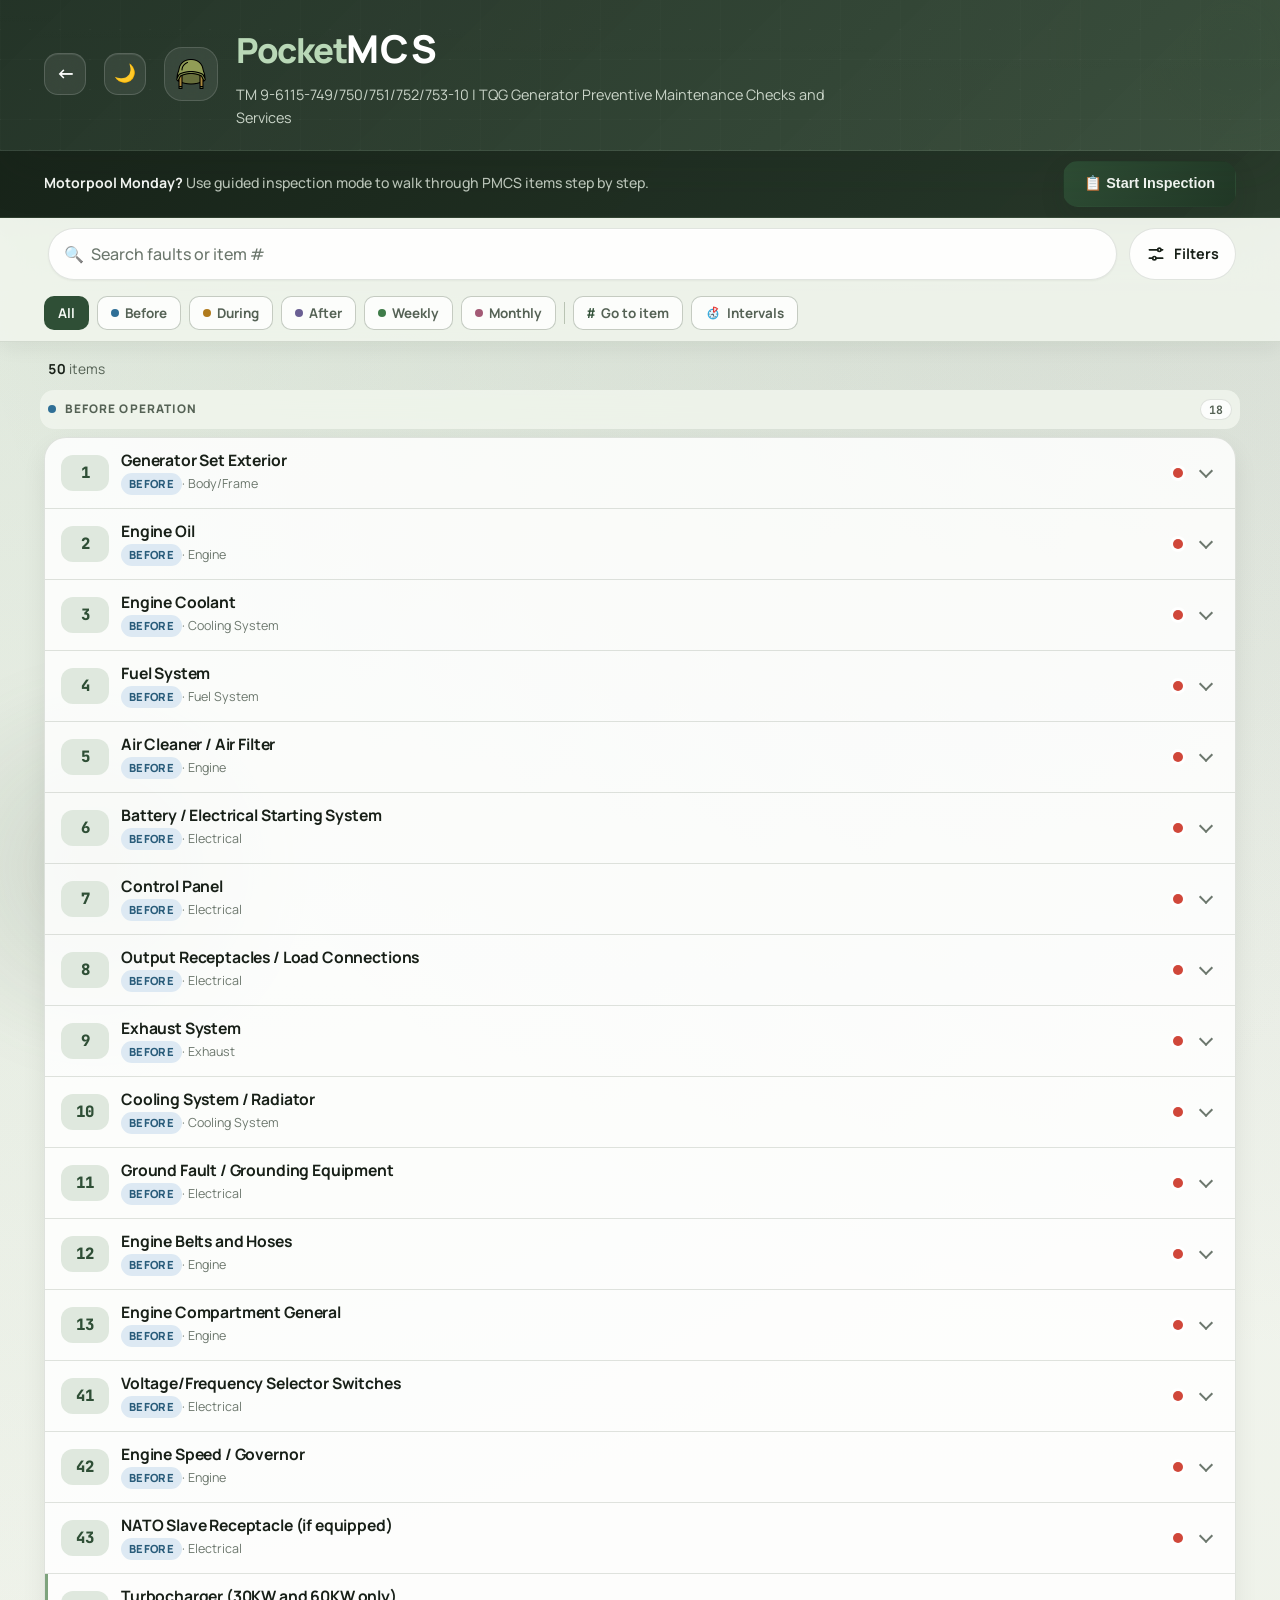
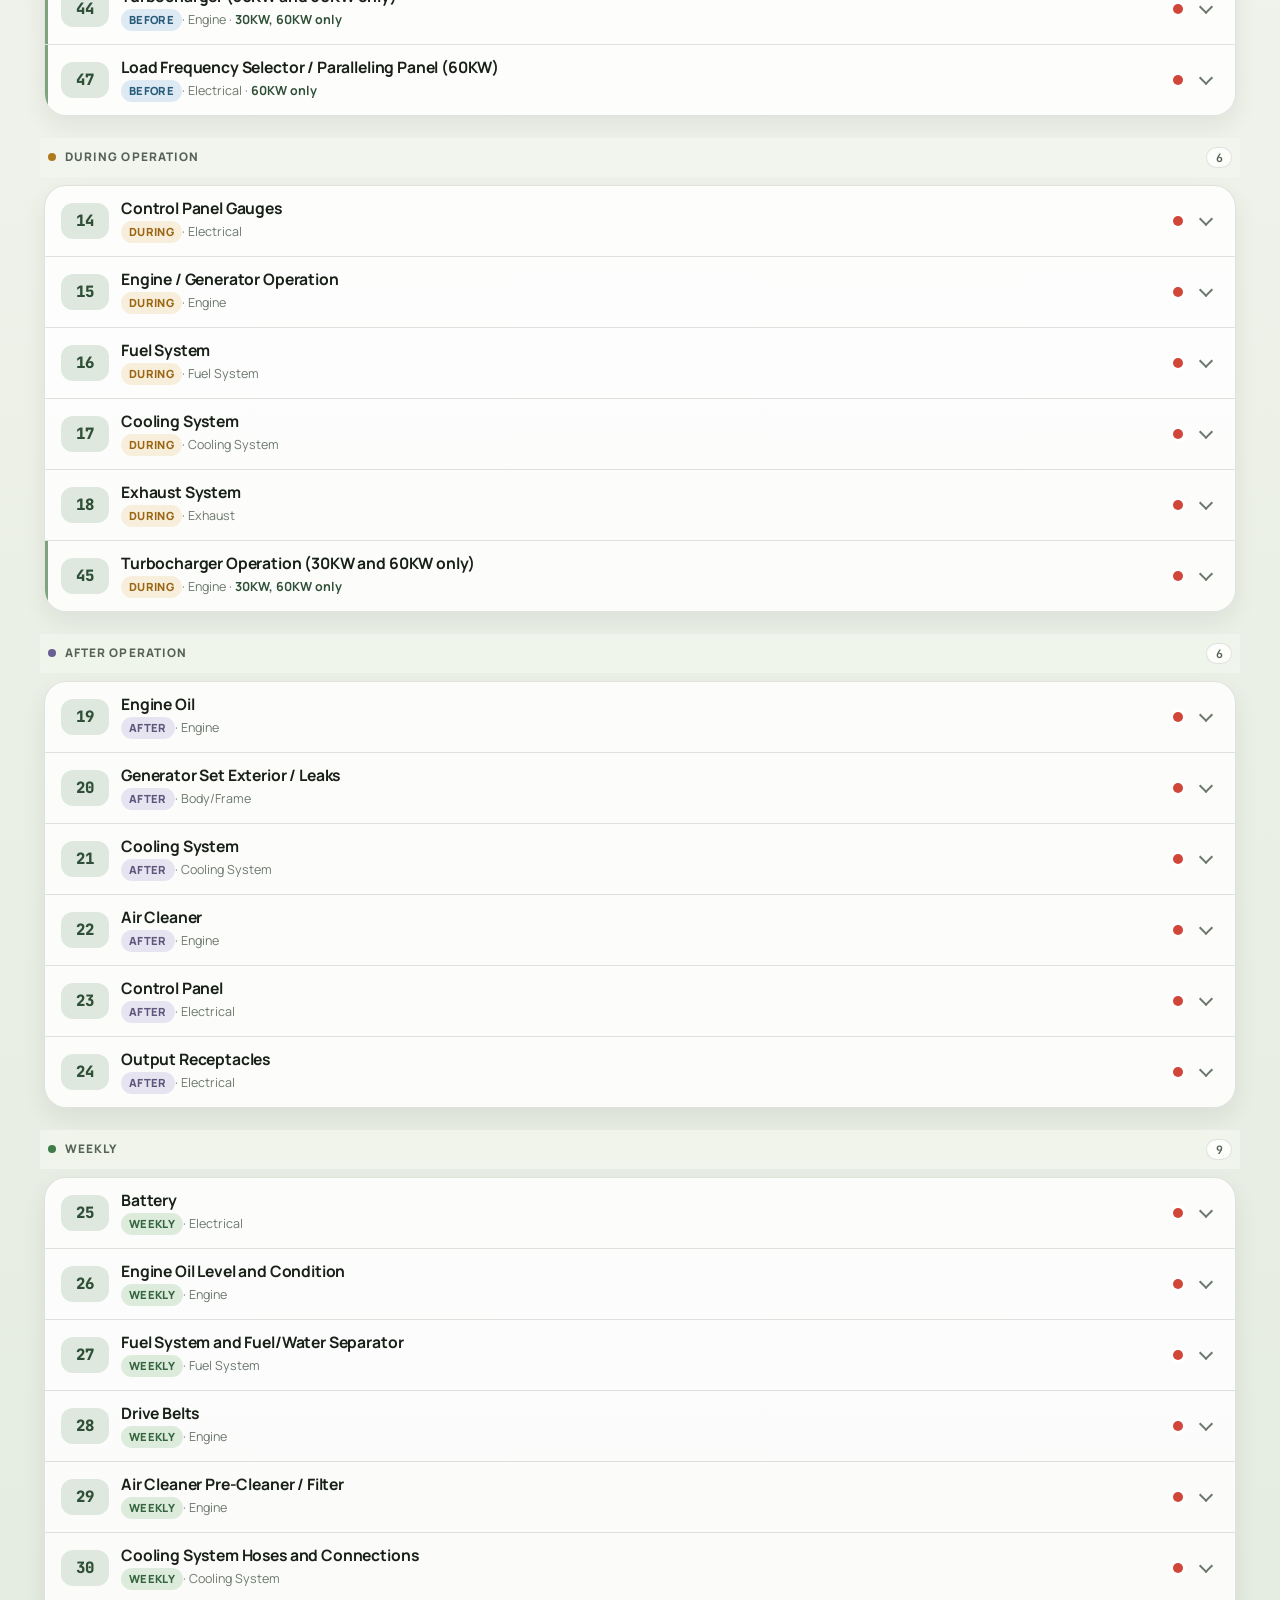
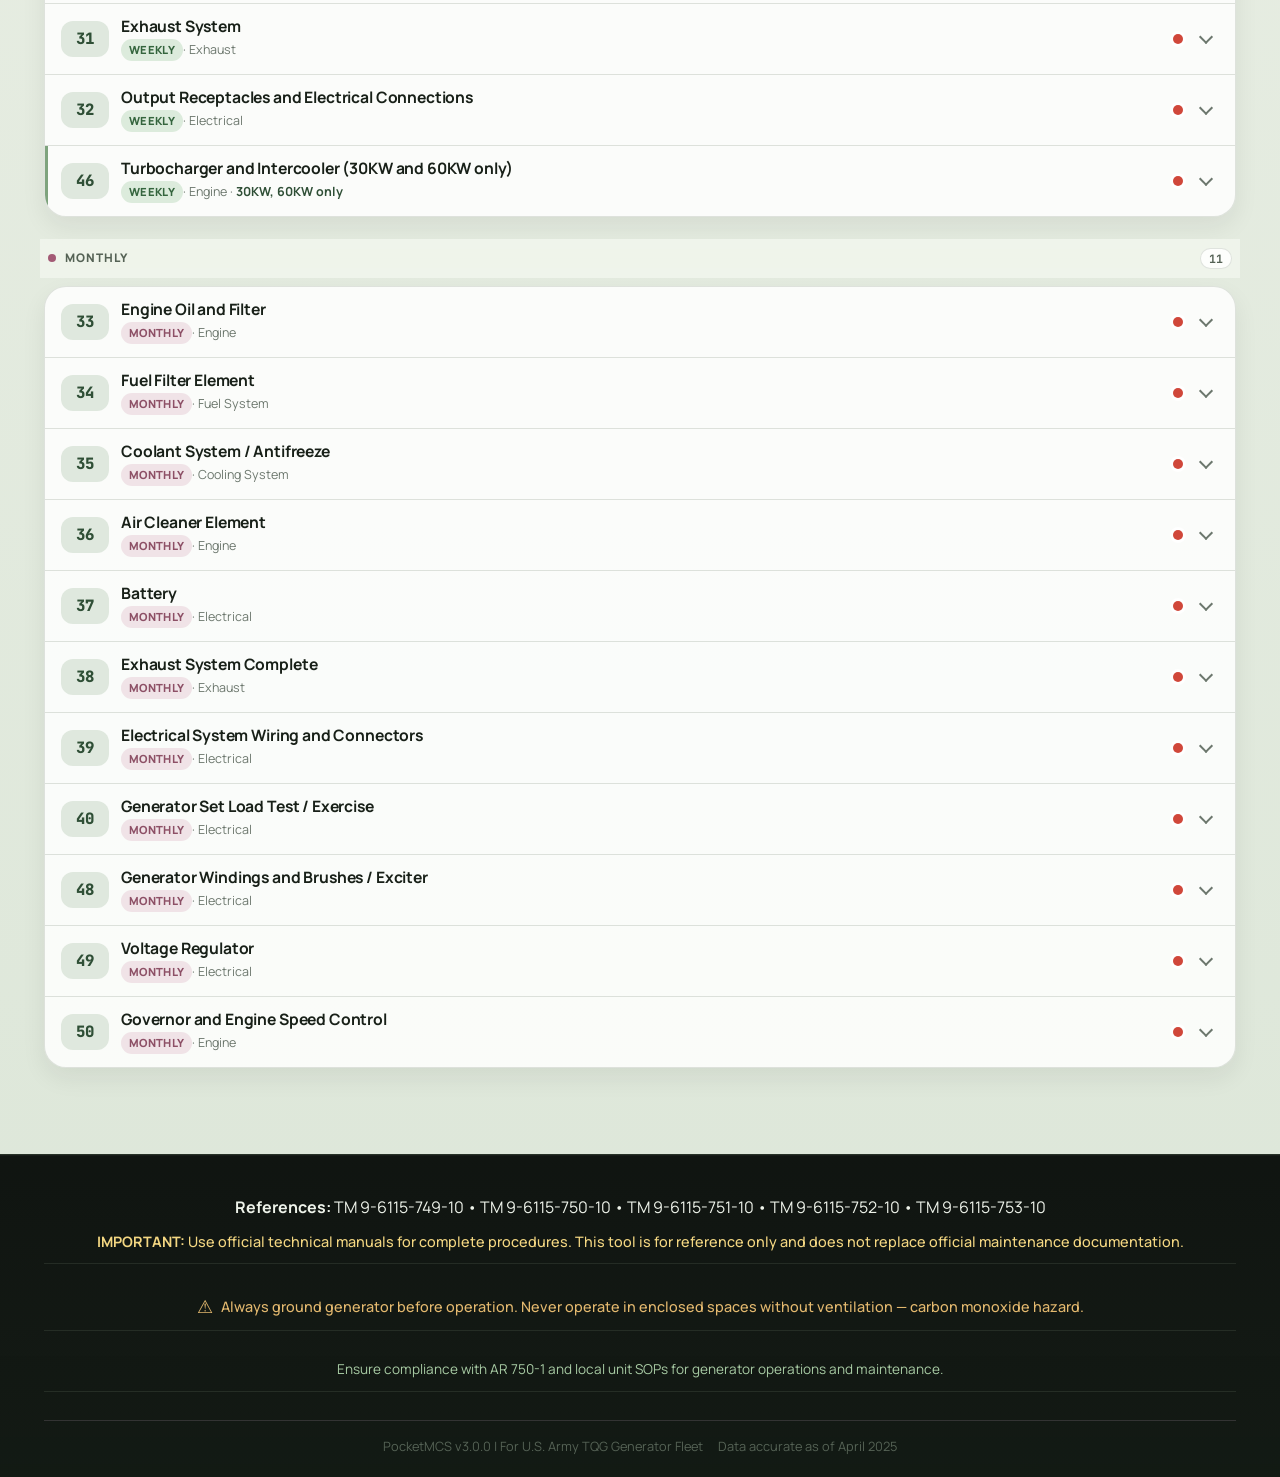
==== commit edb68e9c: "Rebuild search and navigation as a mobile-first webapp - Compact sticky search bar with quick interv" ====
--- a/gen.html
+++ b/gen.html
@@ -3,12 +3,25 @@
 
 <head>
     <meta charset="UTF-8">
-    <meta name="viewport" content="width=device-width, initial-scale=1.0">
+    <meta name="viewport" content="width=device-width, initial-scale=1, viewport-fit=cover">
     <title>PocketMCS &mdash; Generators</title>
+    <meta name="description" content="Tactical Quiet Generator PMCS lookup — item numbers, procedures and deadline criteria.">
+    <meta name="theme-color" content="#1e3424">
+    <meta name="mobile-web-app-capable" content="yes">
+    <meta name="apple-mobile-web-app-capable" content="yes">
+    <meta name="apple-mobile-web-app-status-bar-style" content="default">
+    <meta name="apple-mobile-web-app-title" content="PocketMCS">
+    <link rel="manifest" href="manifest.webmanifest">
+    <link rel="icon" href="icons/icon-192.png" type="image/png">
+    <link rel="apple-touch-icon" href="icons/apple-touch-icon.png">
     <link rel="stylesheet" href="styles.css">
+    <link rel="stylesheet" href="ui.css">
 </head>
 
-<body>
+<body class="equipment-page" data-platform="gen">
+    <script>try{var d=localStorage.getItem('pocketmcs-darkmode');if(d==='true'||(d===null&&window.matchMedia&&matchMedia('(prefers-color-scheme: dark)').matches))document.body.classList.add('dark-mode')}catch(e){}</script>
+    <a class="skip-link" href="#results">Skip to PMCS items</a>
+
     <!-- Header -->
     <header class="header">
         <div class="container">
@@ -27,53 +40,7 @@
             </div>
         </div>
     </header>
-
-    <!-- Search and Filter Controls -->
-    <div class="search-section">
-        <div class="container">
-            <div class="search-controls">
-                <div class="search-input-container">
-                    <input type="text" id="searchInput"
-                        placeholder="Describe the fault (e.g., 'won't start', 'low voltage', 'overheating')...">
-                    <span class="search-icon">🔍</span>
-                </div>
-
-                <select id="vehicleFilter">
-                    <option value="all">All Generator Sets</option>
-                    <option value="5kw">MEP-802A — 5KW</option>
-                    <option value="10kw">MEP-803A — 10KW</option>
-                    <option value="15kw">MEP-804A — 15KW</option>
-                    <option value="30kw">MEP-805A — 30KW</option>
-                    <option value="60kw">MEP-806A — 60KW</option>
-                </select>
-
-                <select id="systemFilter">
-                    <option value="all">All Systems</option>
-                    <option value="engine">Engine</option>
-                    <option value="electrical">Electrical</option>
-                    <option value="fuel system">Fuel System</option>
-                    <option value="cooling system">Cooling System</option>
-                    <option value="exhaust">Exhaust</option>
-                    <option value="body/frame">Body/Frame</option>
-                    <option value="controls/gauges">Controls/Gauges</option>
-                </select>
-
-                <select id="intervalFilter">
-                    <option value="all">All Intervals</option>
-                    <option value="before">Before</option>
-                    <option value="during">During</option>
-                    <option value="after">After</option>
-                    <option value="weekly">Weekly</option>
-                    <option value="monthly">Monthly</option>
-                </select>
-
-                <button id="intervalInfoBtn" class="info-btn" title="Learn about PMCS intervals">
-                    <img src="images/interval.png" alt="PMCS Intervals" class="interval-icon">
-                    PMCS Intervals
-                </button>
-            </div>
-        </div>
-    </div>
+    <div class="header-sentinel" aria-hidden="true"></div>
 
     <!-- Inspection Strip -->
     <div class="inspection-strip">
@@ -83,45 +50,46 @@
         </div>
     </div>
 
-    <!-- Generator Information Display -->
-    <div id="vehicleInfo" class="vehicle-info-section" style="display: none;">
-        <div class="container">
-            <div class="vehicle-info-content">
-                <div class="vehicle-info-header">
-                    <span class="vehicle-icon">
-                        <img src="images/gen.png" alt="Generator" class="vehicle-icon-img">
-                    </span>
-                    <div class="vehicle-details">
-                        <h3 id="vehicleTitle">Generator Selected</h3>
-                        <p id="vehicleDescription">Generator-specific PMCS items are now filtered</p>
+    <!-- Sticky app bar: search + quick filters -->
+    <div class="appbar" id="appbar">
+        <div class="appbar-top">
+            <div class="container">
+                <div class="appbar-row">
+                    <a href="index.html" class="appbar-back" aria-label="Back to Home">&#8592;</a>
+                    <div class="searchbar" role="search">
+                        <span class="searchbar-icon" aria-hidden="true">🔍</span>
+                        <input type="search" id="searchInput" enterkeyhint="search" autocomplete="off" autocorrect="off"
+                            autocapitalize="off" spellcheck="false" placeholder="Search faults or item #"
+                            aria-label="Search Generators PMCS by fault, part, or item number" aria-controls="searchPanel" aria-expanded="false">
+                        <button class="searchbar-clear" id="searchClear" type="button" aria-label="Clear search" hidden>✕</button>
                     </div>
-                    <div class="vehicle-stats">
-                        <span id="applicableItems" class="stat-badge">0 Items</span>
-                    </div>
-                </div>
-            </div>
-        </div>
-    </div>
-
-    <!-- Results Section -->
-    <main class="main-content">
-        <div class="container">
-            <div id="resultsContainer" class="results-container"></div>
-            <div id="noResults" class="no-results" style="display: none;">
-                <div class="no-results-icon">⚠️</div>
-                <p>No items found matching your search criteria.</p>
-                <div class="no-results-suggestions">
-                    <p><strong>Try:</strong></p>
-                    <ul>
-                        <li>Selecting "All Generator Sets" if filtered by a specific size</li>
-                        <li>Changing your system or interval filters</li>
-                        <li>Using different search terms (e.g., "voltage", "oil", "fuel")</li>
-                        <li>Checking for typos in your search</li>
-                    </ul>
-                </div>
-            </div>
+                    <button class="filter-btn" id="filterBtn" type="button" aria-haspopup="dialog" aria-label="Filters">
+                        <svg viewBox="0 0 24 24" aria-hidden="true"><path d="M4 7h10M18 7h2M4 17h4M12 17h8"/><circle cx="16" cy="7" r="2"/><circle cx="10" cy="17" r="2"/></svg>
+                        <span class="filter-btn-label">Filters</span>
+                        <span class="filter-badge" id="filterBadge" hidden>0</span>
+                    </button>
+                </div>
+            </div>
+            <div class="appbar-progress" id="scrollProgress"></div>
+        </div>
+        <div class="appbar-chips">
+            <div class="container">
+                <div class="chiprow" id="chipRow" role="toolbar" aria-label="Quick filters"></div>
+            </div>
+        </div>
+        <div class="search-panel" id="searchPanel" hidden></div>
+    </div>
+    <main class="main-content" id="main">
+        <div class="container">
+            <div class="variant-banner" id="variantBanner" hidden></div>
+            <div class="results-meta" id="resultsMeta" aria-live="polite"></div>
+            <div class="results-list" id="results" tabindex="-1"></div>
+            <div class="no-results" id="noResults" hidden></div>
         </div>
     </main>
+
+    <nav class="index-rail" id="indexRail" aria-hidden="true" hidden></nav>
+    <button class="fab" id="backToTop" type="button" aria-label="Back to top">&#8593;</button>
 
     <!-- Copy Modal -->
     <div id="copyModal" class="modal" style="display: none;">
@@ -208,7 +176,7 @@
                     </p>
                 </div>
                 <div class="footer-bottom">
-                    <p class="footer-version">PocketMCS v2.0.0 | For U.S. Army TQG Generator Fleet</p>
+                    <p class="footer-version">PocketMCS v3.0.0 | For U.S. Army TQG Generator Fleet</p>
                     <p class="footer-update">Data accurate as of April 2025</p>
                 </div>
             </div>
@@ -286,7 +254,10 @@
         </div>
     </div>
 
-    <script src="gen-script.js"></script>
+    <script src="js/search.js"></script>
+    <script src="data/gen.js"></script>
+    <script src="js/shell.js"></script>
+    <script src="js/app.js"></script>
 </body>
 
 </html>
--- a/styles.css
+++ b/styles.css
@@ -150,181 +150,6 @@
     }
 }
 
-/* Search Section - Enhanced for Mobile Scroll Behavior */
-.search-section {
-    background: white;
-    padding: 20px 0;
-    box-shadow: 0 2px 5px rgba(0, 0, 0, 0.1);
-    position: sticky;
-    top: 0;
-    z-index: 100;
-    width: 100%;
-    overflow-x: hidden;
-    transition: transform 0.3s cubic-bezier(0.4, 0, 0.2, 1);
-    will-change: transform;
-}
-
-/* Mobile-specific sticky behavior */
-@media (max-width: 767px) {
-
-    /* Keep the main header in normal flow */
-    .header {
-        position: relative;
-        z-index: 1;
-    }
-
-    /* Search section starts as normal sticky */
-    .search-section {
-        position: sticky;
-        top: 0;
-        transition: transform 0.4s cubic-bezier(0.25, 0.46, 0.45, 0.94);
-        z-index: 100;
-        transform: translateY(0);
-    }
-
-    /* Enhanced styling when sticky behavior activates */
-    .search-section.sticky-active {
-        backdrop-filter: blur(10px);
-        -webkit-backdrop-filter: blur(10px);
-        background: rgba(255, 255, 255, 0.95);
-        border-bottom: 1px solid rgba(0, 0, 0, 0.1);
-        box-shadow: 0 2px 10px rgba(0, 0, 0, 0.1);
-    }
-
-    /* Hidden state when scrolling down */
-    .search-section.scroll-hidden {
-        transform: translateY(-100%);
-    }
-
-    /* Visible state when scrolling up with enhanced shadow */
-    .search-section.scroll-visible {
-        transform: translateY(0);
-        backdrop-filter: blur(15px);
-        -webkit-backdrop-filter: blur(15px);
-        background: rgba(255, 255, 255, 0.98);
-        box-shadow: 0 4px 20px rgba(0, 0, 0, 0.15);
-        border-bottom: 1px solid rgba(0, 0, 0, 0.15);
-    }
-
-    /* Smooth transition for all transform changes */
-    .search-section * {
-        transition: all 0.3s ease;
-    }
-
-    /* Main content padding remains normal */
-    .main-content {
-        padding-top: 30px;
-    }
-}
-
-.search-controls {
-    display: grid;
-    grid-template-columns: 1fr;
-    gap: 15px;
-    width: 100%;
-}
-
-.search-input-container {
-    position: relative;
-    width: 100%;
-}
-
-.search-input-container input {
-    width: 100%;
-    padding: 12px 45px 12px 15px;
-    border: 2px solid #e0e0e0;
-    border-radius: 8px;
-    font-size: 16px;
-    transition: border-color 0.3s ease;
-    box-sizing: border-box;
-}
-
-.search-input-container input:focus {
-    outline: none;
-    border-color: #2d5a3d;
-}
-
-.search-icon {
-    position: absolute;
-    right: 15px;
-    top: 50%;
-    transform: translateY(-50%);
-    color: #666;
-    font-size: 1.2rem;
-}
-
-/* Filter Controls Row */
-.filter-controls {
-    display: grid;
-    grid-template-columns: 1fr;
-    gap: 15px;
-    width: 100%;
-}
-
-/* Vehicle Filter */
-#vehicleFilter {
-    padding: 12px 15px;
-    border: 2px solid #e0e0e0;
-    border-radius: 8px;
-    font-size: 16px;
-    background: white;
-    cursor: pointer;
-    font-weight: 500;
-    width: 100%;
-    box-sizing: border-box;
-}
-
-#vehicleFilter:focus {
-    outline: none;
-    border-color: #2d5a3d;
-    box-shadow: 0 0 0 3px rgba(45, 90, 61, 0.1);
-}
-
-#vehicleFilter optgroup {
-    font-weight: 600;
-    color: #2d5a3d;
-    font-style: normal;
-    background-color: #f8f9fa;
-}
-
-#vehicleFilter option {
-    font-weight: 400;
-    color: #333;
-    padding: 8px 12px;
-}
-
-#systemFilter {
-    padding: 12px 15px;
-    border: 2px solid #e0e0e0;
-    border-radius: 8px;
-    font-size: 16px;
-    background: white;
-    cursor: pointer;
-    width: 100%;
-    box-sizing: border-box;
-}
-
-#systemFilter:focus {
-    outline: none;
-    border-color: #2d5a3d;
-}
-
-#intervalFilter {
-    padding: 12px 15px;
-    border: 2px solid #e0e0e0;
-    border-radius: 8px;
-    font-size: 16px;
-    background: white;
-    cursor: pointer;
-    width: 100%;
-    box-sizing: border-box;
-}
-
-#intervalFilter:focus {
-    outline: none;
-    border-color: #2d5a3d;
-}
-
 /* Vehicle Information Section */
 .vehicle-info-section {
     background: linear-gradient(135deg, #e8f5e8, #f1f8e9);
@@ -1189,52 +1014,12 @@
 
 /* Desktop Responsive Breakpoints */
 @media (min-width: 768px) {
-    .search-controls {
-        grid-template-columns: 2fr 1fr;
-        gap: 15px;
-    }
-
-    .filter-controls {
-        grid-template-columns: 1fr 1fr 1fr 1fr;
-        gap: 15px;
-    }
-
-    .info-btn {
-        width: auto;
-        justify-content: flex-start;
-    }
-
     .copy-btn {
         width: auto;
     }
 
-    /* Reset mobile scroll behavior on desktop */
-    .search-section {
-        position: sticky !important;
-        transform: none !important;
-        background: white !important;
-        backdrop-filter: none !important;
-        -webkit-backdrop-filter: none !important;
-        border-bottom: none !important;
-    }
-
-    .main-content {
-        padding-top: 30px !important;
-    }
-
     .vehicle-info-section {
         margin-top: 0 !important;
-    }
-}
-
-@media (min-width: 1024px) {
-    .search-controls {
-        grid-template-columns: 2fr 1fr 1fr 1fr 1fr;
-        align-items: start;
-    }
-
-    .filter-controls {
-        display: contents;
     }
 }
 
@@ -1256,10 +1041,6 @@
 
     .header-text p {
         font-size: 0.8rem;
-    }
-
-    .search-section {
-        padding: 15px 0;
     }
 
     .vehicle-info-header {
@@ -1341,10 +1122,6 @@
         font-size: 1.5rem;
     }
 
-    .search-input-container input {
-        font-size: 16px;
-        /* Prevents zoom on iOS */
-    }
 }
 
 /* ========================================
@@ -1526,54 +1303,6 @@
 
 .dark-mode {
     background-color: #121212;
-    color: #e0e0e0;
-}
-
-.dark-mode .search-section {
-    background: #1e1e1e;
-    box-shadow: 0 2px 5px rgba(0,0,0,0.4);
-}
-
-.dark-mode .search-section.sticky-active,
-.dark-mode .search-section.scroll-visible {
-    background: rgba(30,30,30,0.97) !important;
-}
-
-.dark-mode .search-input-container input {
-    background: #2d2d2d;
-    border-color: #444;
-    color: #e0e0e0;
-}
-
-.dark-mode .search-input-container input::placeholder {
-    color: #777;
-}
-
-.dark-mode .search-input-container input:focus {
-    border-color: #4caf50;
-}
-
-.dark-mode #vehicleFilter,
-.dark-mode #systemFilter,
-.dark-mode #intervalFilter {
-    background: #2d2d2d;
-    border-color: #444;
-    color: #e0e0e0;
-}
-
-.dark-mode #vehicleFilter:focus,
-.dark-mode #systemFilter:focus,
-.dark-mode #intervalFilter:focus {
-    border-color: #4caf50;
-}
-
-.dark-mode #vehicleFilter optgroup {
-    background-color: #2d2d2d;
-    color: #81c784;
-}
-
-.dark-mode #vehicleFilter option {
-    background: #2d2d2d;
     color: #e0e0e0;
 }
 
@@ -2569,7 +2298,6 @@
 .btn,
 .copy-btn,
 .info-btn,
-.search-section,
 .vehicle-info-section,
 .inspection-strip,
 .tm-link,
@@ -2660,61 +2388,6 @@
     transform: translateY(-1px);
 }
 
-.search-section {
-    background: var(--surface);
-    border-bottom: 1px solid var(--border);
-    box-shadow: var(--shadow-sm);
-    backdrop-filter: var(--blur);
-    -webkit-backdrop-filter: var(--blur);
-}
-
-.search-section.sticky-active,
-.search-section.scroll-visible {
-    background: var(--surface-strong) !important;
-    border-bottom-color: var(--border-strong);
-    box-shadow: var(--shadow-md);
-}
-
-.search-controls,
-.filter-controls {
-    gap: 14px;
-}
-
-.search-input-container input,
-#vehicleFilter,
-#systemFilter,
-#intervalFilter {
-    min-height: 52px;
-    border: 1px solid var(--border);
-    border-radius: 16px;
-    background: var(--surface-strong);
-    color: var(--text);
-    box-shadow: inset 0 1px 0 rgba(255, 255, 255, 0.4);
-}
-
-.search-input-container input::placeholder {
-    color: var(--text-muted);
-}
-
-.search-input-container input:hover,
-#vehicleFilter:hover,
-#systemFilter:hover,
-#intervalFilter:hover {
-    border-color: var(--border-strong);
-}
-
-.search-input-container input:focus,
-#vehicleFilter:focus,
-#systemFilter:focus,
-#intervalFilter:focus {
-    border-color: rgba(126, 163, 125, 0.88);
-    box-shadow: 0 0 0 4px rgba(126, 163, 125, 0.15), inset 0 1px 0 rgba(255, 255, 255, 0.45);
-}
-
-.search-icon {
-    color: var(--text-soft);
-}
-
 .vehicle-info-section,
 .item-card,
 .no-results,
@@ -3170,10 +2843,6 @@
     border-bottom-color: rgba(185, 209, 180, 0.08);
 }
 
-.dark-mode .search-input-container input,
-.dark-mode #vehicleFilter,
-.dark-mode #systemFilter,
-.dark-mode #intervalFilter,
 .dark-mode .btn-secondary,
 .dark-mode .copy-value,
 .dark-mode .procedure-content,
@@ -3246,21 +2915,42 @@
     }
 
     .header-content {
+        display: grid;
+        grid-template-columns: 1fr auto 1fr;
         gap: 12px;
         min-height: auto;
+        align-items: start;
+    }
+
+    .back-btn {
+        grid-column: 1;
+        grid-row: 1;
+        justify-self: start;
+    }
+
+    .dark-mode-toggle {
+        grid-column: 3;
+        grid-row: 1;
+        justify-self: end;
+        margin-left: 0;
     }
 
     .header-icon {
+        grid-column: 2;
+        grid-row: 2;
+        justify-self: center;
         width: 3rem;
         height: 3rem;
     }
 
+    .header-text {
+        grid-column: 1 / -1;
+        grid-row: 3;
+        text-align: center;
+    }
+
     .title-pmcs {
         font-size: clamp(2rem, 8vw, 2.35rem);
-    }
-
-    .search-section {
-        padding: 14px 0;
     }
 
     .item-card,
@@ -3286,14 +2976,26 @@
     }
 
     .inspection-actions {
-        grid-template-columns: 1fr;
+        grid-template-columns: repeat(3, minmax(0, 1fr));
+        gap: 8px;
+        padding: 10px 12px calc(10px + env(safe-area-inset-bottom, 0px));
     }
 
     .insp-action-btn {
-        min-height: 62px;
-        flex-direction: row;
+        min-height: 52px;
+        padding: 10px 6px;
+        flex-direction: column;
         justify-content: center;
-        gap: 10px;
+        gap: 2px;
+    }
+
+    .insp-btn-icon {
+        font-size: 1.2rem;
+        line-height: 1;
+    }
+
+    .insp-btn-label {
+        display: none;
     }
 
     .summary-stats {
@@ -3319,7 +3021,10 @@
 /* Print Styles */
 @media print {
 
-    .search-section,
+    .appbar,
+    .index-rail,
+    .fab,
+    .snackbar,
     .copy-btn,
     .modal,
     .vehicle-info-section {
--- a/ui.css
+++ b/ui.css
@@ -0,0 +1,1929 @@
+/* ========================================
+   POCKETMCS APP UI
+   Mobile-first navigation, search and list components.
+   Loaded after styles.css and built on its design tokens.
+   ======================================== */
+
+:root {
+    --ease-emphasized: cubic-bezier(0.2, 0, 0, 1);
+    --ease-decel: cubic-bezier(0, 0, 0, 1);
+    --ease-spring: cubic-bezier(0.32, 0.72, 0, 1);
+    --dur-1: 150ms;
+    --dur-2: 250ms;
+    --dur-3: 350ms;
+    --appbar-h: 64px;
+    --chips-h: 50px;
+    --appbar-bg: rgba(242, 246, 238, 0.82);
+    --search-bg: rgba(255, 255, 255, 0.92);
+    --state-layer: #2f4f36;
+    --on-accent: #f6faf5;
+    --mark-bg: rgba(242, 196, 92, 0.42);
+    --status-deadline: #d0473a;
+    --status-conditional: #d99a22;
+    --status-ok: #4c9a58;
+    --iv-before: #2f6f96;
+    --iv-during: #b07a1c;
+    --iv-after: #6a5f93;
+    --iv-weekly: #3f7c49;
+    --iv-monthly: #a35a75;
+}
+
+.dark-mode {
+    --appbar-bg: rgba(14, 19, 15, 0.82);
+    --search-bg: rgba(30, 38, 31, 0.9);
+    --state-layer: #c9dcc4;
+    --on-accent: #081108;
+    --mark-bg: rgba(242, 205, 127, 0.3);
+    --status-deadline: #f0857a;
+    --status-conditional: #f2cd7f;
+    --status-ok: #8fd19a;
+    --iv-before: #99c7e7;
+    --iv-during: #f0cf8f;
+    --iv-after: #c7b5ee;
+    --iv-weekly: #a9d6ad;
+    --iv-monthly: #e8b7c8;
+}
+
+/* ---------- Base / touch polish ---------- */
+
+html {
+    scroll-behavior: auto;
+    scroll-padding-top: calc(var(--appbar-h) + var(--chips-h) + 8px);
+    -webkit-tap-highlight-color: transparent;
+    -webkit-text-size-adjust: 100%;
+}
+
+html.is-scroll-locked,
+html.is-scroll-locked body {
+    overflow: hidden;
+}
+
+button,
+a,
+input,
+.chip {
+    touch-action: manipulation;
+}
+
+body.theme-transition,
+body.theme-transition * {
+    transition: background-color 300ms ease, color 300ms ease, border-color 300ms ease !important;
+}
+
+.skip-link {
+    position: absolute;
+    left: 12px;
+    top: -60px;
+    z-index: 3000;
+    padding: 10px 16px;
+    border-radius: 12px;
+    background: var(--accent);
+    color: var(--on-accent);
+    font-weight: 700;
+    text-decoration: none;
+}
+
+.skip-link:focus {
+    top: 12px;
+}
+
+mark {
+    background: var(--mark-bg);
+    color: inherit;
+    border-radius: 4px;
+    padding: 0 1px;
+}
+
+[hidden] {
+    display: none !important;
+}
+
+/* ---------- Large header (Apple-style large title) ---------- */
+
+.header {
+    padding-top: calc(18px + env(safe-area-inset-top, 0px));
+    padding-bottom: 20px;
+}
+
+.header .header-text p {
+    color: rgba(227, 236, 225, 0.86);
+}
+
+.header-sentinel {
+    height: 1px;
+    margin-top: -1px;
+}
+
+@media (max-width: 767px) {
+    .header {
+        padding-top: calc(12px + env(safe-area-inset-top, 0px));
+        padding-bottom: 16px;
+    }
+
+    .header-content {
+        align-items: center;
+        row-gap: 6px;
+    }
+
+    .header-icon {
+        grid-row: 1;
+    }
+
+    .header-text {
+        grid-row: 2;
+    }
+
+    .title-pmcs {
+        font-size: clamp(1.9rem, 8vw, 2.2rem);
+        margin-bottom: 2px;
+    }
+
+    .header-text p {
+        font-size: 0.8rem;
+        line-height: 1.45;
+    }
+}
+
+/* ---------- Sticky app bar ---------- */
+
+.appbar {
+    position: sticky;
+    top: 0;
+    z-index: 300;
+    /* The chip row overlays content so hiding it never shifts the page. */
+    margin-bottom: calc(-1 * var(--chips-h));
+}
+
+.appbar-top,
+.appbar-chips {
+    background: var(--appbar-bg);
+    -webkit-backdrop-filter: saturate(180%) blur(20px);
+    backdrop-filter: saturate(180%) blur(20px);
+}
+
+.appbar-top {
+    position: relative;
+    z-index: 2;
+    border-bottom: 1px solid transparent;
+    transition: border-color var(--dur-2) ease, box-shadow var(--dur-2) ease;
+}
+
+.appbar.chips-hidden.is-condensed .appbar-top {
+    border-bottom-color: var(--border);
+    box-shadow: 0 6px 20px rgba(20, 30, 21, 0.08);
+}
+
+.appbar-row {
+    display: flex;
+    align-items: center;
+    gap: 8px;
+    height: 64px;
+    padding: 0 env(safe-area-inset-right, 0px) 0 env(safe-area-inset-left, 0px);
+}
+
+.appbar-back {
+    flex: none;
+    width: 0;
+    height: 44px;
+    margin-right: -8px;
+    display: inline-flex;
+    align-items: center;
+    justify-content: center;
+    overflow: hidden;
+    border-radius: 14px;
+    color: var(--text);
+    font-size: 1.35rem;
+    font-weight: 700;
+    text-decoration: none;
+    opacity: 0;
+    visibility: hidden;
+    transition:
+        width var(--dur-3) var(--ease-emphasized),
+        margin var(--dur-3) var(--ease-emphasized),
+        opacity var(--dur-2) ease,
+        visibility 0s linear var(--dur-3),
+        background-color var(--dur-1) ease;
+}
+
+.appbar.is-condensed .appbar-back {
+    width: 44px;
+    margin-right: 0;
+    opacity: 1;
+    visibility: visible;
+    transition-delay: 0s;
+}
+
+.appbar-back:hover {
+    background: rgba(127, 144, 127, 0.14);
+}
+
+.appbar-progress {
+    position: absolute;
+    left: 0;
+    right: 0;
+    bottom: -1px;
+    height: 2px;
+    background: linear-gradient(90deg, var(--accent-bright), var(--accent));
+    transform: scaleX(0);
+    transform-origin: left center;
+    opacity: 0;
+    transition: opacity var(--dur-2) ease;
+    pointer-events: none;
+}
+
+.appbar.is-condensed .appbar-progress {
+    opacity: 1;
+}
+
+/* M3 search bar */
+.searchbar {
+    position: relative;
+    flex: 1;
+    min-width: 0;
+    height: 48px;
+    display: flex;
+    align-items: center;
+    border-radius: var(--radius-pill);
+    background: var(--search-bg);
+    border: 1px solid var(--border);
+    box-shadow: 0 1px 2px rgba(20, 30, 21, 0.05), inset 0 1px 0 rgba(255, 255, 255, 0.5);
+    transition: border-color var(--dur-2) ease, box-shadow var(--dur-2) ease;
+}
+
+.searchbar:focus-within {
+    border-color: var(--accent-bright);
+    box-shadow: 0 0 0 4px rgba(126, 163, 125, 0.2);
+}
+
+.searchbar-icon {
+    position: absolute;
+    left: 15px;
+    font-size: 1rem;
+    line-height: 1;
+    opacity: 0.75;
+    pointer-events: none;
+}
+
+#searchInput,
+.home-search-input {
+    width: 100%;
+    height: 100%;
+    min-width: 0;
+    padding: 0 44px 0 42px;
+    border: 0;
+    border-radius: inherit;
+    background: transparent;
+    color: var(--text);
+    font: 500 16px/1 'Manrope', 'Segoe UI', sans-serif;
+    -webkit-appearance: none;
+    appearance: none;
+    outline: none;
+    text-overflow: ellipsis;
+}
+
+#searchInput:placeholder-shown,
+.home-search-input:placeholder-shown {
+    padding-right: 12px;
+}
+
+#searchInput:focus-visible,
+.home-search-input:focus-visible {
+    outline: none;
+}
+
+#searchInput::placeholder,
+.home-search-input::placeholder {
+    color: var(--text-muted);
+    opacity: 1;
+}
+
+#searchInput::-webkit-search-cancel-button,
+#searchInput::-webkit-search-decoration,
+.home-search-input::-webkit-search-cancel-button {
+    -webkit-appearance: none;
+    display: none;
+}
+
+.searchbar-clear {
+    position: absolute;
+    right: 6px;
+    width: 36px;
+    height: 36px;
+    display: inline-flex;
+    align-items: center;
+    justify-content: center;
+    border: 0;
+    border-radius: 50%;
+    background: transparent;
+    color: var(--text-soft);
+    font-size: 0.95rem;
+    cursor: pointer;
+}
+
+.searchbar-clear:hover {
+    background: rgba(127, 144, 127, 0.16);
+}
+
+.filter-btn {
+    position: relative;
+    flex: none;
+    height: 48px;
+    min-width: 48px;
+    padding: 0 16px;
+    display: inline-flex;
+    align-items: center;
+    justify-content: center;
+    gap: 8px;
+    border-radius: var(--radius-pill);
+    border: 1px solid var(--border);
+    background: var(--search-bg);
+    color: var(--text);
+    font: 700 0.9rem 'Manrope', sans-serif;
+    cursor: pointer;
+}
+
+.filter-btn svg {
+    width: 20px;
+    height: 20px;
+    fill: none;
+    stroke: currentColor;
+    stroke-width: 2;
+    stroke-linecap: round;
+}
+
+.filter-btn.is-active {
+    background: var(--accent-soft);
+    border-color: var(--border-strong);
+    color: var(--accent);
+}
+
+.filter-badge {
+    position: absolute;
+    top: -3px;
+    right: -3px;
+    min-width: 20px;
+    height: 20px;
+    padding: 0 5px;
+    display: inline-flex;
+    align-items: center;
+    justify-content: center;
+    border-radius: 10px;
+    background: var(--accent);
+    color: var(--on-accent);
+    font-size: 0.72rem;
+    font-weight: 800;
+    border: 2px solid var(--bg-strong);
+}
+
+@media (max-width: 479px) {
+    .filter-btn {
+        padding: 0;
+        width: 48px;
+    }
+
+    .filter-btn-label {
+        display: none;
+    }
+}
+
+/* Chip row (slides under the search row while scrolling down) */
+.appbar-chips {
+    position: relative;
+    z-index: 1;
+    border-bottom: 1px solid var(--border);
+    box-shadow: 0 6px 20px rgba(20, 30, 21, 0.06);
+    transition: transform var(--dur-3) var(--ease-emphasized), opacity var(--dur-2) ease;
+}
+
+.appbar.chips-hidden .appbar-chips {
+    transform: translateY(-100%);
+    opacity: 0;
+    pointer-events: none;
+}
+
+.chiprow {
+    display: flex;
+    align-items: center;
+    gap: 8px;
+    height: 50px;
+    padding-bottom: 6px;
+    overflow-x: auto;
+    overscroll-behavior-x: contain;
+    scrollbar-width: none;
+    -webkit-mask-image: linear-gradient(90deg, #000 calc(100% - 28px), transparent);
+    mask-image: linear-gradient(90deg, #000 calc(100% - 28px), transparent);
+}
+
+.chiprow::-webkit-scrollbar {
+    display: none;
+}
+
+.chip-group {
+    display: contents;
+}
+
+.chip {
+    position: relative;
+    flex: none;
+    height: 34px;
+    padding: 0 13px;
+    display: inline-flex;
+    align-items: center;
+    gap: 6px;
+    overflow: hidden;
+    border-radius: 10px;
+    border: 1px solid var(--border-strong);
+    background: var(--surface-strong);
+    color: var(--text-soft);
+    font: 700 0.84rem 'Manrope', sans-serif;
+    white-space: nowrap;
+    cursor: pointer;
+}
+
+.chip::after,
+.row-head::after,
+.radio-option::after,
+.panel-item::after,
+.jump-cell::after,
+.segment::after,
+.home-result::after {
+    content: '';
+    position: absolute;
+    inset: 0;
+    background: var(--state-layer);
+    opacity: 0;
+    transition: opacity var(--dur-1) ease;
+    pointer-events: none;
+}
+
+@media (hover: hover) {
+    .chip:hover::after,
+    .row-head:hover::after,
+    .radio-option:hover::after,
+    .panel-item:hover::after,
+    .jump-cell:hover::after,
+    .segment:hover::after,
+    .home-result:hover::after {
+        opacity: 0.06;
+    }
+}
+
+.chip:active::after,
+.row-head:active::after,
+.radio-option:active::after,
+.panel-item:active::after,
+.jump-cell:active::after,
+.segment:active::after,
+.home-result:active::after {
+    opacity: 0.12;
+}
+
+.chip.is-selected {
+    background: var(--accent);
+    border-color: transparent;
+    color: var(--on-accent);
+}
+
+.chip.is-selected .chip-dot {
+    box-shadow: 0 0 0 2px rgba(255, 255, 255, 0.55);
+}
+
+.chip:disabled {
+    opacity: 0.4;
+    cursor: default;
+}
+
+.chip.is-removable span[aria-hidden] {
+    font-size: 0.72rem;
+    opacity: 0.85;
+}
+
+.chip-dot,
+.section-dot {
+    flex: none;
+    width: 8px;
+    height: 8px;
+    border-radius: 50%;
+    border: 0;
+    padding: 0;
+}
+
+.chip-dot.interval-before,
+.section-dot.interval-before { background: var(--iv-before) !important; }
+.chip-dot.interval-during,
+.section-dot.interval-during { background: var(--iv-during) !important; }
+.chip-dot.interval-after,
+.section-dot.interval-after { background: var(--iv-after) !important; }
+.chip-dot.interval-weekly,
+.section-dot.interval-weekly { background: var(--iv-weekly) !important; }
+.chip-dot.interval-monthly,
+.section-dot.interval-monthly { background: var(--iv-monthly) !important; }
+
+.chip-divider {
+    flex: none;
+    width: 1px;
+    height: 22px;
+    background: var(--border-strong);
+}
+
+.chip-hash {
+    font-family: 'JetBrains Mono', monospace;
+    font-weight: 800;
+    color: var(--accent);
+}
+
+.chip.is-selected .chip-hash {
+    color: inherit;
+}
+
+.chip-img {
+    width: 16px;
+    height: 16px;
+    object-fit: contain;
+}
+
+.dark-mode .chip-img,
+.dark-mode .panel-item-img {
+    filter: invert(0.9);
+}
+
+.chip-inspect {
+    display: none;
+}
+
+@media (max-width: 767px) {
+    .chip-inspect {
+        display: inline-flex;
+    }
+
+    .equipment-page .inspection-strip {
+        display: none;
+    }
+}
+
+/* Search suggestion panel */
+.search-panel {
+    position: absolute;
+    left: 0;
+    right: 0;
+    top: var(--appbar-h);
+    z-index: 3;
+    max-height: calc(100dvh - var(--appbar-h) - 16px);
+    overflow-y: auto;
+    overscroll-behavior: contain;
+    padding: 6px max(16px, calc((100% - 1240px) / 2 + 24px)) 18px;
+    background: var(--surface-solid);
+    border-bottom: 1px solid var(--border);
+    border-radius: 0 0 24px 24px;
+    box-shadow: var(--shadow-md);
+    animation: panel-in var(--dur-2) var(--ease-decel);
+}
+
+.search-panel.is-compact {
+    padding-top: 10px;
+    padding-bottom: 10px;
+    border-radius: 0 0 18px 18px;
+    box-shadow: var(--shadow-sm);
+}
+
+@keyframes panel-in {
+    from { opacity: 0; transform: translateY(-8px); }
+}
+
+.appbar.has-scrim::after {
+    content: '';
+    position: fixed;
+    inset: 0;
+    z-index: -1;
+    background: rgba(10, 14, 11, 0.36);
+    animation: fade-in var(--dur-2) ease;
+}
+
+@keyframes fade-in {
+    from { opacity: 0; }
+}
+
+.panel-section + .panel-section {
+    margin-top: 6px;
+}
+
+.panel-heading {
+    display: flex;
+    align-items: center;
+    justify-content: space-between;
+    padding: 10px 2px 8px;
+    font-size: 0.72rem;
+    font-weight: 800;
+    letter-spacing: 0.08em;
+    text-transform: uppercase;
+    color: var(--text-muted);
+}
+
+.panel-list {
+    display: flex;
+    flex-direction: column;
+}
+
+.panel-item {
+    position: relative;
+    display: flex;
+    align-items: center;
+    gap: 12px;
+    width: 100%;
+    min-height: 46px;
+    padding: 0 10px;
+    overflow: hidden;
+    border: 0;
+    border-radius: 12px;
+    background: transparent;
+    color: var(--text);
+    font: 600 0.95rem 'Manrope', sans-serif;
+    text-align: left;
+    cursor: pointer;
+}
+
+.panel-item-img {
+    width: 18px;
+    height: 18px;
+    opacity: 0.55;
+}
+
+.panel-chips {
+    display: flex;
+    flex-wrap: wrap;
+    gap: 8px;
+}
+
+.panel-chips.is-scroller {
+    flex-wrap: nowrap;
+    overflow-x: auto;
+    scrollbar-width: none;
+}
+
+.panel-chips.is-scroller::-webkit-scrollbar {
+    display: none;
+}
+
+.panel-link {
+    border: 0;
+    background: none;
+    color: var(--accent);
+    font: 800 0.82rem 'Manrope', sans-serif;
+    letter-spacing: 0;
+    text-transform: none;
+    padding: 6px 10px;
+    border-radius: 10px;
+    cursor: pointer;
+}
+
+.panel-link:hover {
+    background: var(--accent-soft);
+}
+
+.panel-tip {
+    margin-top: 14px;
+    font-size: 0.82rem;
+    color: var(--text-muted);
+}
+
+kbd {
+    display: inline-block;
+    min-width: 22px;
+    padding: 1px 6px;
+    border-radius: 6px;
+    border: 1px solid var(--border-strong);
+    background: var(--surface-strong);
+    font: 700 0.78rem 'JetBrains Mono', monospace;
+    text-align: center;
+    color: var(--text);
+}
+
+/* ---------- Main content ---------- */
+
+.equipment-page .main-content {
+    padding-top: calc(var(--chips-h) + 14px);
+    min-height: 70vh;
+}
+
+.variant-banner {
+    display: flex;
+    align-items: center;
+    gap: 12px;
+    margin-bottom: 14px;
+    padding: 12px 12px 12px 14px;
+    border-radius: 20px;
+    background: var(--surface);
+    border: 1px solid var(--border);
+    box-shadow: var(--shadow-sm);
+    animation: rise-in var(--dur-3) var(--ease-emphasized);
+}
+
+.variant-banner-icon {
+    flex: none;
+    width: 44px;
+    height: 44px;
+    display: grid;
+    place-items: center;
+    border-radius: 14px;
+    background: linear-gradient(160deg, rgba(31, 52, 35, 0.97), rgba(53, 82, 58, 0.92));
+}
+
+.variant-banner-icon img {
+    width: 32px;
+    height: 32px;
+    object-fit: contain;
+}
+
+.variant-banner-text {
+    flex: 1;
+    min-width: 0;
+    display: flex;
+    flex-direction: column;
+    line-height: 1.35;
+}
+
+.variant-banner-text strong {
+    color: var(--text);
+    font-size: 0.92rem;
+}
+
+.variant-banner-text span {
+    color: var(--text-soft);
+    font-size: 0.8rem;
+}
+
+.variant-banner .stat-badge {
+    flex: none;
+}
+
+.variant-banner-info {
+    flex: none;
+    width: 36px;
+    height: 36px;
+    border-radius: 50%;
+    border: 1px solid var(--border);
+    background: transparent;
+    color: var(--text-soft);
+    font-size: 1.05rem;
+    cursor: pointer;
+}
+
+@media (max-width: 479px) {
+    .variant-banner .stat-badge {
+        display: none;
+    }
+}
+
+@keyframes rise-in {
+    from { opacity: 0; transform: translateY(8px); }
+}
+
+.results-meta {
+    display: flex;
+    align-items: baseline;
+    justify-content: space-between;
+    gap: 12px;
+    padding: 2px 4px 10px;
+    font-size: 0.86rem;
+    color: var(--text-soft);
+}
+
+.results-meta strong {
+    color: var(--text);
+    font-variant-numeric: tabular-nums;
+}
+
+.results-meta-hint {
+    flex: none;
+    font-size: 0.75rem;
+    color: var(--text-muted);
+}
+
+.results-list {
+    display: flex;
+    flex-direction: column;
+    gap: 22px;
+    outline: none;
+}
+
+/* Sticky interval section headers */
+.section-header {
+    position: sticky;
+    top: calc(var(--appbar-h) + var(--chips-h));
+    z-index: 5;
+    display: flex;
+    align-items: center;
+    gap: 9px;
+    margin: 0 -4px 8px;
+    padding: 9px 8px;
+    font-size: 0.74rem;
+    font-weight: 800;
+    letter-spacing: 0.09em;
+    text-transform: uppercase;
+    color: var(--text-soft);
+    transition: top var(--dur-3) var(--ease-emphasized);
+}
+
+.section-header::before {
+    content: '';
+    position: absolute;
+    inset: 0;
+    z-index: -1;
+    border-radius: 14px;
+    background: var(--appbar-bg);
+    -webkit-backdrop-filter: saturate(180%) blur(16px);
+    backdrop-filter: saturate(180%) blur(16px);
+}
+
+.appbar.chips-hidden ~ .main-content .section-header {
+    top: var(--appbar-h);
+}
+
+.section-count {
+    margin-left: auto;
+    min-width: 26px;
+    padding: 2px 8px;
+    border-radius: var(--radius-pill);
+    background: var(--surface-strong);
+    border: 1px solid var(--border);
+    color: var(--text-soft);
+    font: 700 0.72rem 'JetBrains Mono', monospace;
+    letter-spacing: 0;
+    text-align: center;
+}
+
+/* Inset grouped list */
+.item-list {
+    overflow: hidden;
+    border-radius: 22px;
+    background: var(--surface-strong);
+    border: 1px solid var(--border);
+    box-shadow: var(--shadow-sm);
+}
+
+.item-row {
+    position: relative;
+    scroll-margin-top: calc(var(--appbar-h) + var(--chips-h) + 48px);
+}
+
+.item-row:not([hidden]) ~ .item-row:not([hidden]) {
+    border-top: 1px solid var(--border);
+}
+
+.row-head {
+    position: relative;
+    display: grid;
+    grid-template-columns: auto minmax(0, 1fr) auto auto;
+    align-items: center;
+    gap: 12px;
+    width: 100%;
+    min-height: 66px;
+    padding: 11px 14px 11px 12px;
+    overflow: hidden;
+    border: 0;
+    background: transparent;
+    color: inherit;
+    font: inherit;
+    text-align: left;
+    cursor: pointer;
+}
+
+.row-head:focus-visible {
+    outline: 2px solid var(--accent-bright);
+    outline-offset: -3px;
+    border-radius: 18px;
+}
+
+.item-row.is-specific .row-head {
+    box-shadow: inset 3px 0 0 var(--accent-bright);
+}
+
+.row-num {
+    min-width: 48px;
+    height: 36px;
+    padding: 0 10px;
+    display: inline-flex;
+    flex-direction: column;
+    align-items: center;
+    justify-content: center;
+    border-radius: 12px;
+    background: var(--accent-soft);
+    color: var(--accent);
+    font: 800 0.98rem/1 'JetBrains Mono', monospace;
+    font-variant-numeric: tabular-nums;
+    letter-spacing: -0.02em;
+}
+
+.row-num small {
+    margin-top: 2px;
+    font-size: 0.56rem;
+    font-weight: 700;
+    opacity: 0.75;
+}
+
+.row-text {
+    min-width: 0;
+    display: flex;
+    flex-direction: column;
+    gap: 3px;
+}
+
+.row-title {
+    display: -webkit-box;
+    -webkit-line-clamp: 2;
+    -webkit-box-orient: vertical;
+    overflow: hidden;
+    color: var(--text);
+    font-size: 0.98rem;
+    font-weight: 700;
+    line-height: 1.3;
+    letter-spacing: -0.01em;
+}
+
+.row-meta {
+    display: flex;
+    align-items: center;
+    min-width: 0;
+    font-size: 0.78rem;
+    color: var(--text-muted);
+    white-space: nowrap;
+}
+
+.row-meta-rest {
+    overflow: hidden;
+    text-overflow: ellipsis;
+}
+
+.row-interval {
+    flex: none;
+    padding: 1px 7px;
+    border-radius: var(--radius-pill);
+    border: 1px solid transparent;
+    font-size: 0.7rem;
+    font-weight: 800;
+    text-transform: uppercase;
+    letter-spacing: 0.03em;
+}
+
+.row-specific {
+    color: var(--accent);
+    font-weight: 700;
+}
+
+.row-match {
+    font-size: 0.8rem;
+    color: var(--text-soft);
+    overflow: hidden;
+    text-overflow: ellipsis;
+    white-space: nowrap;
+}
+
+.row-status {
+    width: 10px;
+    height: 10px;
+    border-radius: 50%;
+    box-shadow: 0 0 0 3px var(--surface-strong);
+}
+
+.status-deadline { background: var(--status-deadline); }
+.status-conditional { background: var(--status-conditional); }
+.status-na { background: var(--status-ok); }
+
+.row-chevron {
+    width: 22px;
+    height: 22px;
+    display: grid;
+    place-items: center;
+    color: var(--text-muted);
+    transition: transform var(--dur-3) var(--ease-emphasized);
+}
+
+.row-chevron::before {
+    content: '';
+    width: 8px;
+    height: 8px;
+    margin-top: -4px;
+    border-right: 2px solid currentColor;
+    border-bottom: 2px solid currentColor;
+    transform: rotate(45deg);
+}
+
+.item-row.is-open .row-chevron {
+    transform: rotate(180deg);
+    color: var(--accent);
+}
+
+/* Expand/collapse in place (no JS measuring) */
+.row-body {
+    display: grid;
+    grid-template-rows: 0fr;
+    transition: grid-template-rows var(--dur-3) var(--ease-emphasized);
+}
+
+.item-row.is-open .row-body {
+    grid-template-rows: 1fr;
+}
+
+.row-body-inner {
+    min-height: 0;
+    overflow: hidden;
+}
+
+.row-detail {
+    padding: 2px 16px 18px;
+    opacity: 0;
+    transform: translateY(-6px);
+    transition: opacity var(--dur-2) ease, transform var(--dur-3) var(--ease-emphasized);
+}
+
+.item-row.is-open .row-detail {
+    opacity: 1;
+    transform: none;
+}
+
+.item-row:not(.is-open) .row-detail {
+    visibility: hidden;
+    transition: opacity var(--dur-1) ease, transform var(--dur-1) ease, visibility 0s linear var(--dur-3);
+}
+
+.row-badges {
+    display: flex;
+    flex-wrap: wrap;
+    gap: 6px;
+    margin-bottom: 16px;
+}
+
+.row-badges > * {
+    font-size: 0.74rem;
+    padding: 4px 10px;
+}
+
+.row-detail .procedure-section {
+    margin-bottom: 14px;
+}
+
+.row-detail .procedure-title {
+    font-size: 0.86rem;
+}
+
+.row-detail .procedure-content {
+    font-size: 0.92rem;
+    line-height: 1.6;
+}
+
+.proc-warning { color: #d9661c; }
+.proc-caution { color: #e08a00; }
+.proc-note { color: #2d7fc4; }
+.dark-mode .proc-note { color: #8cc4ef; }
+
+.row-actions {
+    display: flex;
+    flex-wrap: wrap;
+    gap: 10px;
+    margin-top: 4px;
+}
+
+.row-actions .copy-btn {
+    flex: 1 1 200px;
+    margin: 0;
+}
+
+.item-row.is-pulsing .row-head::after {
+    animation: row-pulse 1.6s var(--ease-decel);
+}
+
+@keyframes row-pulse {
+    0%, 20% { opacity: 0.16; background: var(--accent-bright); }
+    100% { opacity: 0; }
+}
+
+/* Buttons */
+.btn-filled,
+.btn-tonal {
+    display: inline-flex;
+    align-items: center;
+    justify-content: center;
+    gap: 6px;
+    border-radius: var(--radius-pill);
+    font-family: 'Manrope', sans-serif;
+    text-decoration: none;
+    cursor: pointer;
+}
+
+.btn-filled {
+    width: 100%;
+    min-height: 52px;
+    border: 0;
+    background: var(--accent);
+    color: var(--on-accent);
+    font-size: 1rem;
+    font-weight: 800;
+    box-shadow: 0 10px 24px rgba(27, 43, 29, 0.16);
+}
+
+.btn-tonal {
+    min-height: 44px;
+    padding: 0 18px;
+    border: 1px solid var(--border);
+    background: var(--accent-soft);
+    color: var(--accent);
+    font-size: 0.88rem;
+    font-weight: 700;
+}
+
+.btn-tonal.is-primary {
+    background: var(--accent);
+    border-color: transparent;
+    color: var(--on-accent);
+}
+
+.no-results-sub {
+    margin-top: -6px;
+    font-size: 0.9rem;
+}
+
+.no-results-actions {
+    display: flex;
+    flex-wrap: wrap;
+    justify-content: center;
+    gap: 10px;
+    margin-top: 18px;
+}
+
+/* ---------- Fast-scroll index rail ---------- */
+
+.index-rail {
+    position: fixed;
+    right: max(4px, env(safe-area-inset-right, 0px));
+    top: calc(var(--appbar-h) + var(--chips-h) + 16px);
+    bottom: calc(92px + env(safe-area-inset-bottom, 0px));
+    z-index: 150;
+    width: 30px;
+    display: flex;
+    touch-action: none;
+    user-select: none;
+    -webkit-user-select: none;
+    opacity: 0;
+    transform: translateX(8px);
+    pointer-events: none;
+    transition: opacity var(--dur-2) ease, transform var(--dur-3) var(--ease-emphasized);
+}
+
+.appbar:not(.is-condensed) ~ .index-rail {
+    opacity: 0 !important;
+    pointer-events: none !important;
+}
+
+.index-rail.is-active {
+    opacity: 1;
+    transform: none;
+    pointer-events: auto;
+}
+
+@media (hover: hover) and (min-width: 1100px) {
+    .index-rail {
+        opacity: 0.85;
+        transform: none;
+        pointer-events: auto;
+    }
+}
+
+.rail-track {
+    flex: 1;
+    display: flex;
+    flex-direction: column;
+    align-items: center;
+    justify-content: space-between;
+    padding: 8px 0;
+    border-radius: var(--radius-pill);
+    background: var(--surface-strong);
+    border: 1px solid var(--border);
+    box-shadow: var(--shadow-sm);
+    -webkit-backdrop-filter: var(--blur);
+    backdrop-filter: var(--blur);
+    color: var(--text-soft);
+    font: 800 0.62rem/1 'JetBrains Mono', monospace;
+    cursor: ns-resize;
+}
+
+.rail-bubble {
+    position: absolute;
+    right: 44px;
+    top: 0;
+    min-width: 60px;
+    height: 60px;
+    padding: 0 12px;
+    display: grid;
+    place-items: center;
+    border-radius: 30px 30px 6px 30px;
+    background: var(--accent);
+    color: var(--on-accent);
+    font: 800 1.25rem 'JetBrains Mono', monospace;
+    box-shadow: var(--shadow-md);
+    opacity: 0;
+    transform: translateY(-50%) scale(0.6);
+    transform-origin: right center;
+    transition: opacity var(--dur-1) ease, transform var(--dur-2) var(--ease-emphasized);
+    pointer-events: none;
+}
+
+.index-rail.is-dragging .rail-bubble {
+    opacity: 1;
+    transform: translateY(-50%) scale(1);
+}
+
+/* ---------- FAB ---------- */
+
+.fab {
+    position: fixed;
+    right: calc(16px + env(safe-area-inset-right, 0px));
+    bottom: calc(20px + env(safe-area-inset-bottom, 0px));
+    z-index: 160;
+    width: 54px;
+    height: 54px;
+    border: 0;
+    border-radius: 18px;
+    background: var(--accent);
+    color: var(--on-accent);
+    font-size: 1.35rem;
+    font-weight: 800;
+    box-shadow: var(--shadow-md);
+    cursor: pointer;
+    opacity: 0;
+    transform: translateY(24px) scale(0.8);
+    pointer-events: none;
+    transition: opacity var(--dur-2) ease, transform var(--dur-3) var(--ease-emphasized);
+}
+
+.fab.is-visible {
+    opacity: 1;
+    transform: none;
+    pointer-events: auto;
+}
+
+/* ---------- Snackbar ---------- */
+
+.snackbar {
+    position: fixed;
+    left: 50%;
+    bottom: calc(20px + env(safe-area-inset-bottom, 0px));
+    z-index: 2000;
+    min-height: 48px;
+    max-width: min(560px, calc(100% - 32px));
+    padding: 8px 8px 8px 18px;
+    display: flex;
+    align-items: center;
+    gap: 12px;
+    border-radius: 14px;
+    background: #1c261e;
+    color: #eef3ea;
+    font-size: 0.9rem;
+    font-weight: 600;
+    box-shadow: var(--shadow-lg);
+    opacity: 0;
+    transform: translate(-50%, 24px);
+    pointer-events: none;
+    transition: opacity var(--dur-2) ease, transform var(--dur-3) var(--ease-emphasized);
+}
+
+.snackbar.is-visible {
+    opacity: 1;
+    transform: translate(-50%, 0);
+    pointer-events: auto;
+}
+
+.snackbar-text {
+    flex: 1;
+    padding: 6px 0;
+}
+
+.snackbar-action {
+    border: 0;
+    border-radius: 10px;
+    background: transparent;
+    color: #b9d8b7;
+    font: 800 0.88rem 'Manrope', sans-serif;
+    padding: 10px 12px;
+    cursor: pointer;
+}
+
+/* ---------- Bottom sheets ---------- */
+
+.sheet {
+    position: fixed;
+    inset: 0;
+    z-index: 1100;
+    display: flex;
+    align-items: flex-end;
+    justify-content: center;
+}
+
+.sheet-scrim {
+    position: absolute;
+    inset: 0;
+    background: rgba(10, 14, 11, 0.45);
+    opacity: 0;
+    transition: opacity var(--dur-3) ease;
+}
+
+.sheet.is-open .sheet-scrim {
+    opacity: 1;
+}
+
+.sheet-panel {
+    position: relative;
+    width: 100%;
+    max-width: 640px;
+    max-height: min(88dvh, 860px);
+    display: flex;
+    flex-direction: column;
+    padding-bottom: env(safe-area-inset-bottom, 0px);
+    border-radius: 28px 28px 0 0;
+    background: var(--surface-solid);
+    box-shadow: var(--shadow-lg);
+    transform: translateY(100%);
+    transition: transform 440ms var(--ease-spring);
+    overscroll-behavior: contain;
+}
+
+.sheet.is-open .sheet-panel {
+    transform: translateY(0);
+}
+
+.sheet-panel.is-dragging {
+    transition: none;
+}
+
+.sheet-handle {
+    display: flex;
+    justify-content: center;
+    padding: 10px 0 2px;
+    touch-action: none;
+    cursor: grab;
+}
+
+.sheet-handle span {
+    width: 36px;
+    height: 4px;
+    border-radius: 2px;
+    background: var(--border-strong);
+}
+
+.sheet-header {
+    display: flex;
+    align-items: center;
+    gap: 6px;
+    padding: 4px 14px 8px 22px;
+    touch-action: none;
+}
+
+.sheet-title {
+    flex: 1;
+    color: var(--text);
+    font-size: 1.25rem;
+    font-weight: 800;
+    letter-spacing: -0.02em;
+}
+
+.sheet-close {
+    width: 40px;
+    height: 40px;
+    border: 0;
+    border-radius: 50%;
+    background: transparent;
+    color: var(--text-soft);
+    font-size: 1rem;
+    cursor: pointer;
+}
+
+.sheet-close:hover {
+    background: rgba(127, 144, 127, 0.14);
+}
+
+.sheet-body {
+    flex: 1;
+    min-height: 0;
+    overflow-y: auto;
+    overscroll-behavior: contain;
+    padding: 6px 22px 18px;
+}
+
+.sheet-footer {
+    padding: 12px 22px 16px;
+    border-top: 1px solid var(--border);
+}
+
+.sheet-footer:empty {
+    display: none;
+}
+
+.sheet-footer .btn-tonal {
+    width: 100%;
+}
+
+@media (min-width: 768px) {
+    .sheet {
+        align-items: center;
+    }
+
+    .sheet-panel {
+        width: min(560px, calc(100% - 48px));
+        max-height: 82vh;
+        padding-bottom: 0;
+        border-radius: 28px;
+        opacity: 0;
+        transform: translateY(24px) scale(0.97);
+        transition: transform var(--dur-3) var(--ease-emphasized), opacity var(--dur-2) ease;
+    }
+
+    .sheet.is-open .sheet-panel {
+        opacity: 1;
+        transform: none;
+    }
+
+    .sheet-handle {
+        display: none;
+    }
+
+    .sheet-header {
+        padding-top: 18px;
+    }
+}
+
+.sheet-section + .sheet-section {
+    margin-top: 22px;
+}
+
+.sheet-label {
+    display: flex;
+    align-items: center;
+    gap: 8px;
+    margin-bottom: 10px;
+    color: var(--text-muted);
+    font-size: 0.74rem;
+    font-weight: 800;
+    letter-spacing: 0.08em;
+    text-transform: uppercase;
+}
+
+.sheet-label-count {
+    font-family: 'JetBrains Mono', monospace;
+    letter-spacing: 0;
+    opacity: 0.8;
+}
+
+.segmented {
+    display: flex;
+    overflow: hidden;
+    border: 1px solid var(--border-strong);
+    border-radius: var(--radius-pill);
+}
+
+.segment {
+    position: relative;
+    flex: 1 1 0;
+    min-width: 0;
+    min-height: 42px;
+    padding: 0 4px;
+    overflow: hidden;
+    border: 0;
+    border-left: 1px solid var(--border-strong);
+    background: transparent;
+    color: var(--text-soft);
+    font: 700 0.8rem 'Manrope', sans-serif;
+    cursor: pointer;
+}
+
+.segment:first-child {
+    border-left: 0;
+}
+
+.segment.is-selected {
+    background: var(--accent-soft);
+    color: var(--accent);
+}
+
+.segment.is-selected::before {
+    content: '✓ ';
+}
+
+@media (max-width: 400px) {
+    .segment.is-selected::before {
+        content: '';
+    }
+}
+
+.chip-wrap {
+    display: flex;
+    flex-wrap: wrap;
+    gap: 8px;
+}
+
+.chip-count {
+    font: 700 0.7rem 'JetBrains Mono', monospace;
+    opacity: 0.7;
+}
+
+.radio-list {
+    display: flex;
+    flex-direction: column;
+    overflow: hidden;
+    border-radius: 18px;
+    border: 1px solid var(--border);
+    background: var(--surface-strong);
+}
+
+.radio-group-label {
+    padding: 12px 16px 6px;
+    background: var(--surface-muted);
+    border-top: 1px solid var(--border);
+    color: var(--text-muted);
+    font-size: 0.7rem;
+    font-weight: 800;
+    letter-spacing: 0.07em;
+    text-transform: uppercase;
+}
+
+.radio-option {
+    position: relative;
+    display: flex;
+    align-items: center;
+    gap: 14px;
+    min-height: 52px;
+    padding: 0 16px;
+    overflow: hidden;
+    border: 0;
+    border-top: 1px solid var(--border);
+    background: transparent;
+    color: var(--text);
+    font: 600 0.92rem 'Manrope', sans-serif;
+    text-align: left;
+    cursor: pointer;
+}
+
+.radio-list > .radio-option:first-child {
+    border-top: 0;
+}
+
+.radio-group-label + .radio-option {
+    border-top: 0;
+}
+
+.radio-mark {
+    flex: none;
+    width: 20px;
+    height: 20px;
+    display: grid;
+    place-items: center;
+    border-radius: 50%;
+    border: 2px solid var(--text-muted);
+    transition: border-color var(--dur-1) ease;
+}
+
+.radio-option.is-selected .radio-mark {
+    border-color: var(--accent);
+}
+
+.radio-option.is-selected .radio-mark::after {
+    content: '';
+    width: 10px;
+    height: 10px;
+    border-radius: 50%;
+    background: var(--accent);
+    animation: pop-in var(--dur-2) var(--ease-emphasized);
+}
+
+@keyframes pop-in {
+    from { transform: scale(0); }
+}
+
+.radio-text {
+    flex: 1;
+    min-width: 0;
+}
+
+.radio-count {
+    color: var(--text-muted);
+    font: 700 0.78rem 'JetBrains Mono', monospace;
+}
+
+/* Go-to-item grid */
+.jump-grid {
+    display: grid;
+    grid-template-columns: repeat(auto-fill, minmax(58px, 1fr));
+    gap: 8px;
+}
+
+.jump-cell {
+    position: relative;
+    height: 50px;
+    display: flex;
+    flex-direction: column;
+    align-items: center;
+    justify-content: center;
+    overflow: hidden;
+    border-radius: 14px;
+    border: 1px solid var(--border);
+    background: var(--surface-strong);
+    color: var(--text);
+    font: 800 0.95rem/1 'JetBrains Mono', monospace;
+    box-shadow: inset 0 -3px 0 var(--edge, var(--accent-bright));
+    cursor: pointer;
+}
+
+.jump-cell small {
+    margin-top: 3px;
+    font-size: 0.56rem;
+    color: var(--text-muted);
+}
+
+.interval-edge-before { --edge: var(--iv-before); }
+.interval-edge-during { --edge: var(--iv-during); }
+.interval-edge-after { --edge: var(--iv-after); }
+.interval-edge-weekly { --edge: var(--iv-weekly); }
+.interval-edge-monthly { --edge: var(--iv-monthly); }
+
+/* ---------- Modals: animated, bottom-sheet style on phones ---------- */
+
+.modal {
+    opacity: 0;
+    transition: opacity var(--dur-2) ease;
+}
+
+.modal.is-open {
+    opacity: 1;
+}
+
+.modal .modal-content {
+    transform: translateY(16px) scale(0.98);
+    transition: transform var(--dur-3) var(--ease-emphasized);
+}
+
+.modal.is-open .modal-content {
+    transform: none;
+}
+
+@media (max-width: 767px) {
+    .modal {
+        align-items: flex-end;
+        padding: 0;
+    }
+
+    .modal .modal-content {
+        width: 100%;
+        max-width: none;
+        max-height: 90dvh;
+        margin: 0;
+        border-radius: 26px 26px 0 0;
+        transform: translateY(100%);
+        transition: transform 420ms var(--ease-spring);
+    }
+
+    .modal .modal-body {
+        max-height: none;
+    }
+
+    .modal .modal-footer {
+        padding-bottom: calc(16px + env(safe-area-inset-bottom, 0px));
+        box-shadow: none;
+        background: transparent;
+        border-radius: 0;
+    }
+}
+
+/* ---------- Inspection mode transitions ---------- */
+
+.inspection-overlay {
+    opacity: 0;
+    transform: translateY(16px);
+    transition: opacity var(--dur-2) ease, transform var(--dur-3) var(--ease-emphasized);
+}
+
+.inspection-overlay.is-open {
+    opacity: 1;
+    transform: none;
+}
+
+.inspection-topbar {
+    padding-top: env(safe-area-inset-top, 0px);
+}
+
+.insp-enter {
+    animation: insp-in var(--dur-3) var(--ease-emphasized);
+}
+
+@keyframes insp-in {
+    from { opacity: 0; transform: translateX(28px); }
+}
+
+.insp-summary-btn {
+    width: 100%;
+    margin-top: 10px;
+    padding: 12px;
+}
+
+/* ---------- Dark mode adjustments ---------- */
+
+.dark-mode .chip.is-selected,
+.dark-mode .btn-filled,
+.dark-mode .btn-tonal.is-primary,
+.dark-mode .fab,
+.dark-mode .filter-badge,
+.dark-mode .rail-bubble {
+    background: var(--accent-bright);
+    color: #081108;
+}
+
+.dark-mode .searchbar {
+    box-shadow: inset 0 1px 0 rgba(255, 255, 255, 0.03);
+}
+
+/* Readable interval tags on dark surfaces */
+.dark-mode .interval-before { background: rgba(153, 199, 231, 0.14); }
+.dark-mode .interval-during { background: rgba(240, 207, 143, 0.14); }
+.dark-mode .interval-after { background: rgba(199, 181, 238, 0.15); }
+.dark-mode .interval-weekly { background: rgba(169, 214, 173, 0.14); }
+.dark-mode .interval-monthly { background: rgba(232, 183, 200, 0.14); }
+
+/* ---------- Desktop refinements ---------- */
+
+@media (min-width: 768px) {
+    .appbar-row {
+        height: 72px;
+        gap: 12px;
+    }
+
+    .searchbar {
+        height: 52px;
+    }
+
+    .filter-btn {
+        height: 52px;
+    }
+
+    .row-head {
+        padding-left: 16px;
+        padding-right: 18px;
+        min-height: 70px;
+    }
+
+    .row-detail {
+        padding: 4px 22px 22px 76px;
+    }
+}
+
+/* ---------- Home: global search + platform cards ---------- */
+
+.home-search {
+    position: sticky;
+    top: 0;
+    z-index: 50;
+    margin: 0 -16px 22px;
+    padding: 10px 16px;
+    background: var(--appbar-bg);
+    -webkit-backdrop-filter: saturate(180%) blur(20px);
+    backdrop-filter: saturate(180%) blur(20px);
+}
+
+.home-search .searchbar {
+    height: 54px;
+    max-width: 720px;
+    margin: 0 auto;
+}
+
+.home-results {
+    max-width: 820px;
+    margin: 0 auto;
+    display: flex;
+    flex-direction: column;
+    gap: 22px;
+    animation: rise-in var(--dur-3) var(--ease-emphasized);
+}
+
+.home-group-head {
+    display: flex;
+    align-items: center;
+    gap: 12px;
+    margin-bottom: 10px;
+    padding: 0 4px;
+}
+
+.home-group-title {
+    flex: 1;
+    min-width: 0;
+    display: flex;
+    flex-direction: column;
+    line-height: 1.3;
+}
+
+.home-group-title strong {
+    color: var(--text);
+    font-size: 1.02rem;
+}
+
+.home-group-title small {
+    color: var(--text-muted);
+    font-size: 0.76rem;
+    font-weight: 600;
+}
+
+.home-result {
+    position: relative;
+    display: grid;
+    grid-template-columns: auto minmax(0, 1fr) auto auto;
+    align-items: center;
+    gap: 12px;
+    min-height: 66px;
+    padding: 11px 14px 11px 12px;
+    overflow: hidden;
+    color: inherit;
+    text-decoration: none;
+}
+
+.home-result + .home-result {
+    border-top: 1px solid var(--border);
+}
+
+.home-result:focus-visible {
+    outline: 2px solid var(--accent-bright);
+    outline-offset: -3px;
+    border-radius: 18px;
+}
+
+.row-chevron.is-forward {
+    transform: rotate(-90deg);
+}
+
+.home-group-more {
+    display: flex;
+    justify-content: center;
+    align-items: center;
+    gap: 6px;
+    min-height: 44px;
+    margin-top: 8px;
+    border-radius: var(--radius-pill);
+    color: var(--accent);
+    font-weight: 800;
+    font-size: 0.9rem;
+    text-decoration: none;
+}
+
+.home-group-more:hover {
+    background: var(--accent-soft);
+}
+
+@media (max-width: 767px) {
+    .home-main {
+        padding-top: 18px;
+    }
+
+    .home-intro {
+        margin-bottom: 14px;
+    }
+
+    .home-intro p {
+        font-size: 0.92rem;
+    }
+
+    .category-grid {
+        gap: 12px;
+    }
+
+    .category-card {
+        min-height: 0;
+    }
+
+    .category-icon-wrap {
+        width: 84px;
+    }
+
+    .category-body {
+        padding: 16px 14px;
+    }
+
+    .category-subtitle {
+        font-size: 0.82rem;
+        margin-bottom: 6px;
+    }
+
+    .category-models {
+        display: none;
+    }
+}
+
+.category-card:active {
+    transform: scale(0.985);
+}
+
+@media (min-width: 768px) {
+    .home-search {
+        max-width: 760px;
+        margin: 0 auto 28px;
+        padding: 6px;
+        border-radius: var(--radius-pill);
+    }
+
+    .home-search .searchbar {
+        max-width: none;
+    }
+}
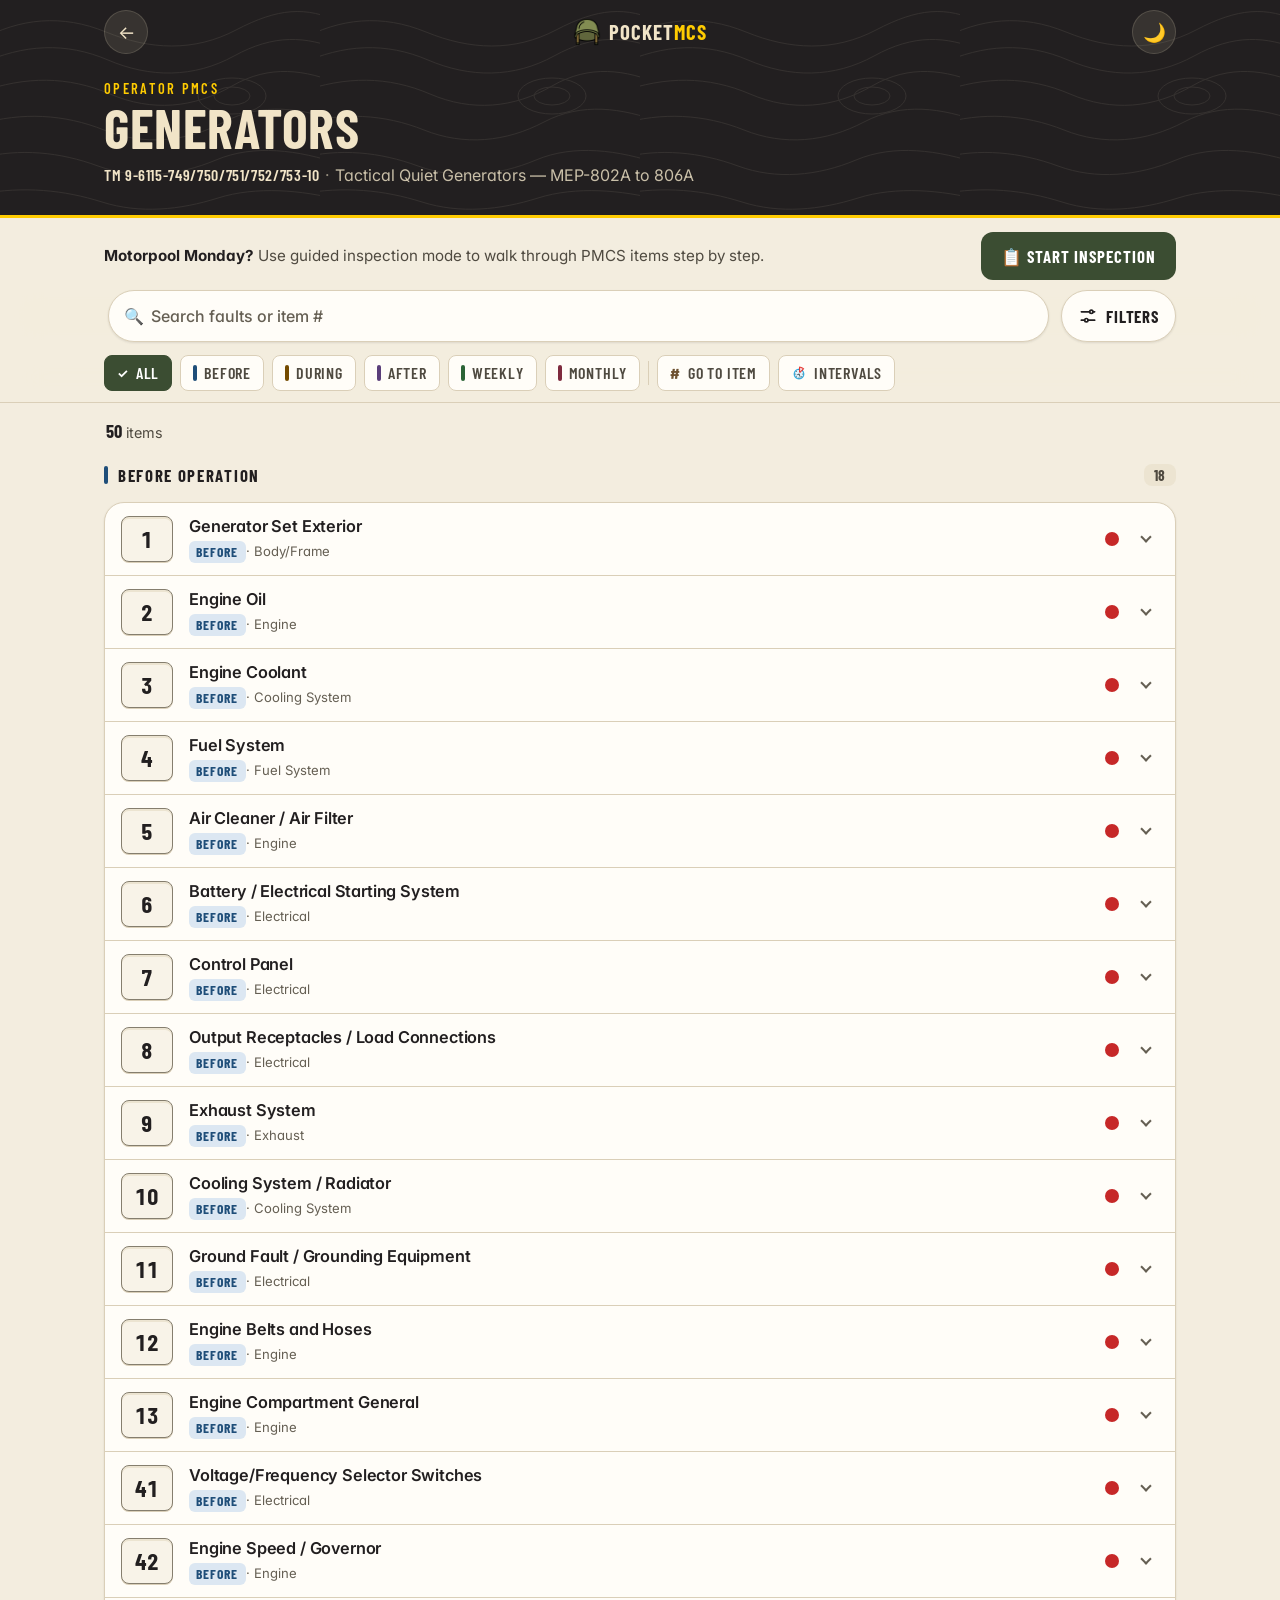
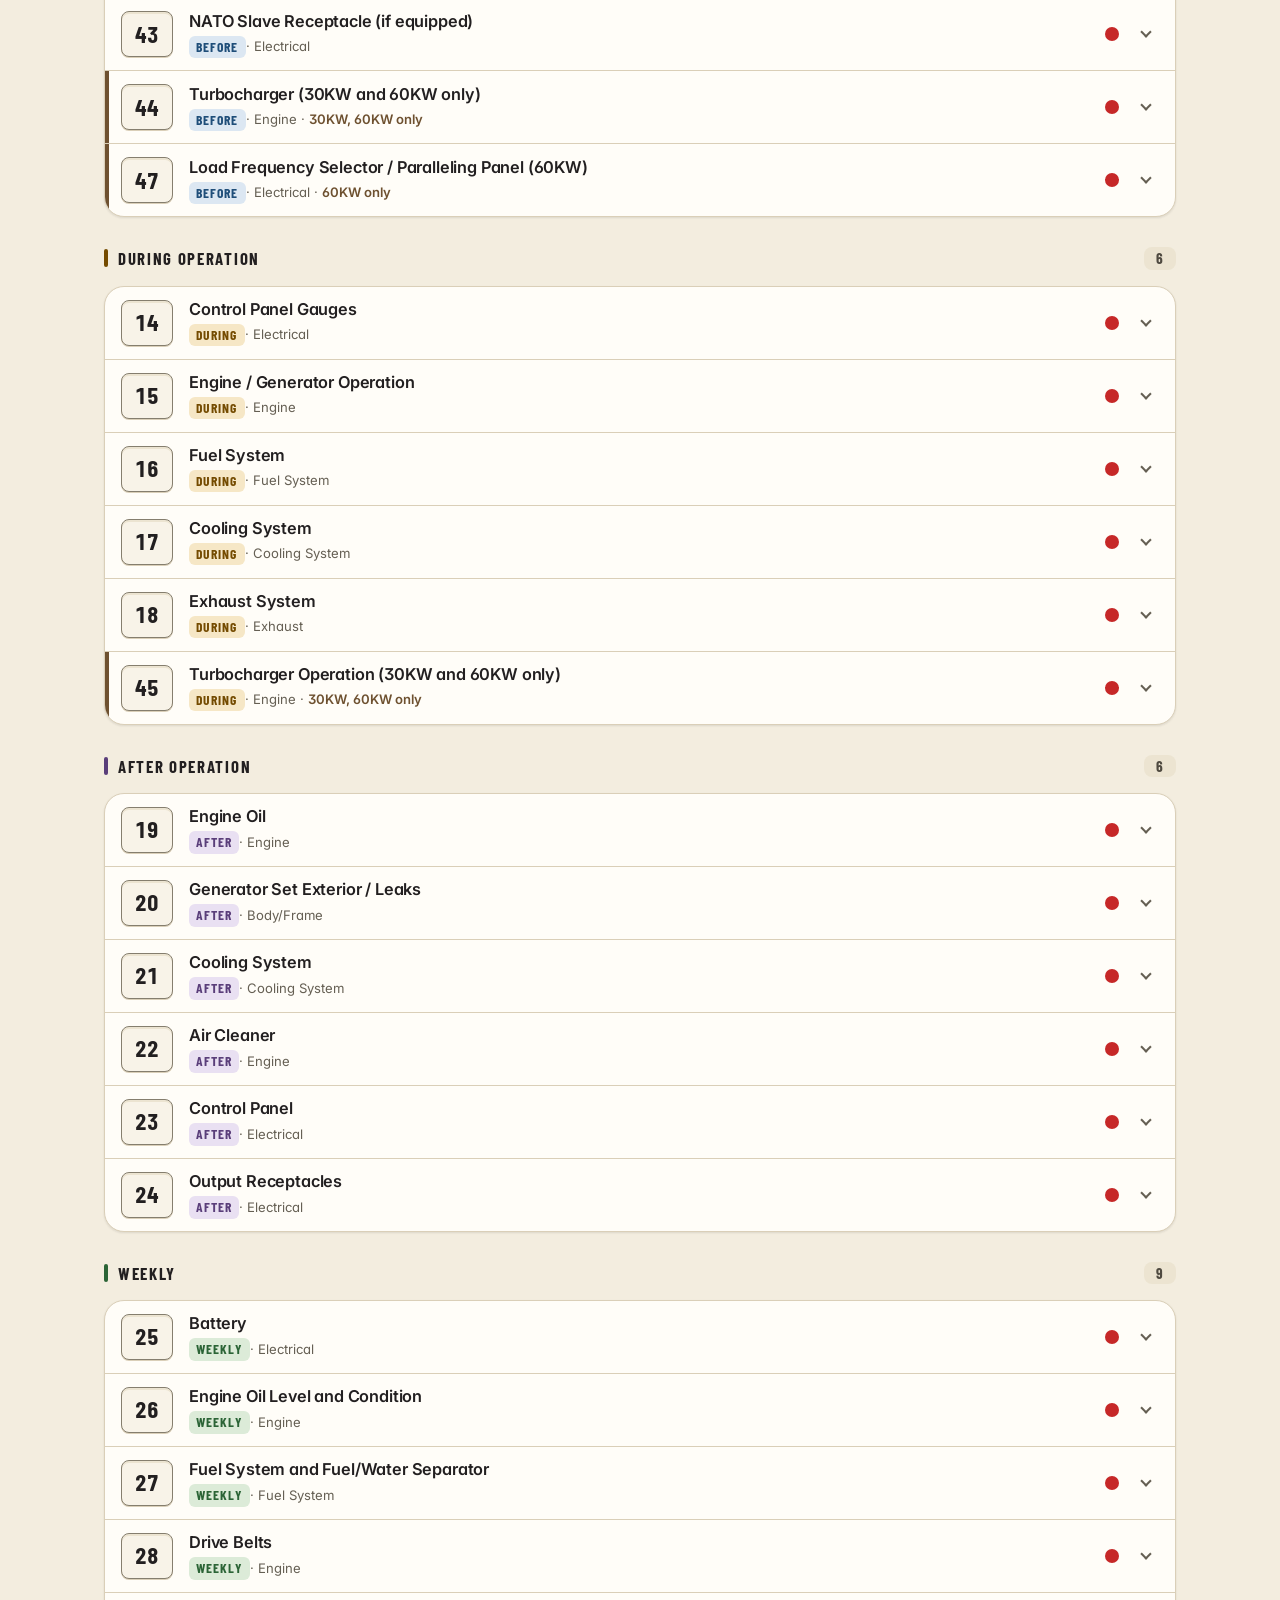
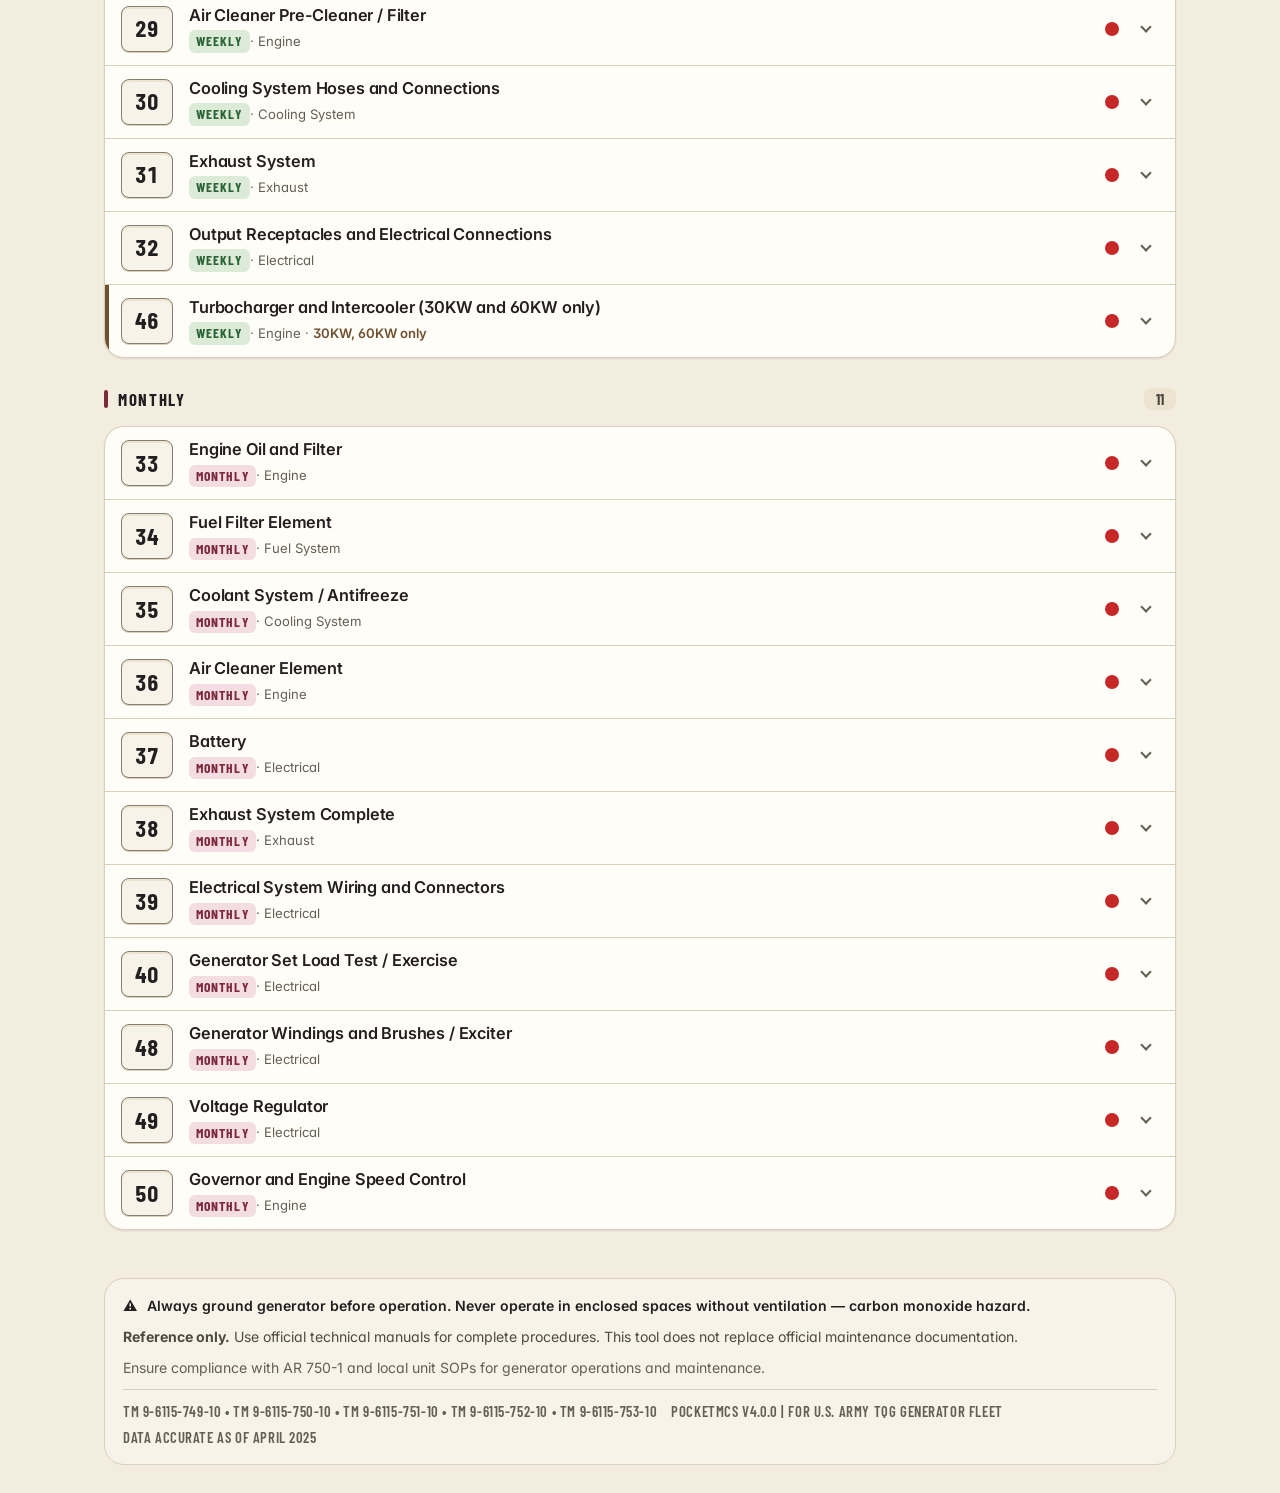
==== commit 0c020c8c: "Redesign UI: Field Manual design system (Apple x M3 x Army) - New token-based design system (css/tok" ====
--- a/gen.html
+++ b/gen.html
@@ -6,7 +6,7 @@
     <meta name="viewport" content="width=device-width, initial-scale=1, viewport-fit=cover">
     <title>PocketMCS &mdash; Generators</title>
     <meta name="description" content="Tactical Quiet Generator PMCS lookup — item numbers, procedures and deadline criteria.">
-    <meta name="theme-color" content="#1e3424">
+    <meta name="theme-color" content="#221F20">
     <meta name="mobile-web-app-capable" content="yes">
     <meta name="apple-mobile-web-app-capable" content="yes">
     <meta name="apple-mobile-web-app-status-bar-style" content="default">
@@ -14,29 +14,32 @@
     <link rel="manifest" href="manifest.webmanifest">
     <link rel="icon" href="icons/icon-192.png" type="image/png">
     <link rel="apple-touch-icon" href="icons/apple-touch-icon.png">
-    <link rel="stylesheet" href="styles.css">
-    <link rel="stylesheet" href="ui.css">
+    <link rel="preconnect" href="https://fonts.googleapis.com">
+    <link rel="preconnect" href="https://fonts.gstatic.com" crossorigin>
+    <link rel="stylesheet" href="https://fonts.googleapis.com/css2?family=Barlow+Condensed:wght@600;700&family=Inter:wght@400;500;600;700&display=swap">
+    <link rel="stylesheet" href="css/tokens.css">
+    <link rel="stylesheet" href="css/base.css">
+    <link rel="stylesheet" href="css/components.css">
 </head>
 
 <body class="equipment-page" data-platform="gen">
-    <script>try{var d=localStorage.getItem('pocketmcs-darkmode');if(d==='true'||(d===null&&window.matchMedia&&matchMedia('(prefers-color-scheme: dark)').matches))document.body.classList.add('dark-mode')}catch(e){}</script>
+    <script>try{if(localStorage.getItem('pocketmcs-darkmode')==='true')document.body.classList.add('dark-mode')}catch(e){}</script>
     <a class="skip-link" href="#results">Skip to PMCS items</a>
 
-    <!-- Header -->
-    <header class="header">
-        <div class="container">
-            <div class="header-content">
-                <a href="index.html" class="back-btn" title="Back to Home" aria-label="Back to Home">&#8592;</a>
-                <button id="darkModeToggle" class="dark-mode-toggle" title="Toggle Dark Mode" aria-label="Toggle dark mode" aria-pressed="false">🌙</button>
-                <div class="header-icon">
-                    <img src="images/military-hat.png" alt="Military Vehicle" class="header-icon-img">
-                </div>
-                <div class="header-text">
-                    <h1 class="title-pmcs">
-                        <span class="pocket">Pocket</span><span class="mcs">MCS</span>
-                    </h1>
-                    <p>TM 9-6115-749/750/751/752/753-10 | TQG Generator Preventive Maintenance Checks and Services</p>
-                </div>
+    <header class="masthead">
+        <div class="container">
+            <div class="masthead-bar">
+                <a href="index.html" class="masthead-btn back-btn" title="Back to Home" aria-label="Back to Home">&#8592;</a>
+                <a href="index.html" class="wordmark" aria-label="PocketMCS home">
+                    <img src="images/military-hat.png" alt="" class="wordmark-icon">
+                    <span class="wordmark-text">Pocket<b>MCS</b></span>
+                </a>
+                <button id="darkModeToggle" class="masthead-btn dark-mode-toggle" type="button" title="Toggle Dark Mode" aria-label="Toggle dark mode" aria-pressed="false">🌙</button>
+            </div>
+            <div class="masthead-hero">
+                <p class="masthead-eyebrow">Operator PMCS</p>
+                <h1 class="masthead-title">Generators</h1>
+                <p class="masthead-sub"><span class="tm-tag">TM 9-6115-749/750/751/752/753-10</span><span class="masthead-dot" aria-hidden="true">·</span>Tactical Quiet Generators — MEP-802A to 806A</p>
             </div>
         </div>
     </header>
@@ -91,29 +94,6 @@
     <nav class="index-rail" id="indexRail" aria-hidden="true" hidden></nav>
     <button class="fab" id="backToTop" type="button" aria-label="Back to top">&#8593;</button>
 
-    <!-- Copy Modal -->
-    <div id="copyModal" class="modal" style="display: none;">
-        <div class="modal-content">
-            <div class="modal-header">
-                <h3>Ready for DA Form 5988-E</h3>
-                <span class="close-btn" id="closeModal">&times;</span>
-            </div>
-            <div class="modal-body">
-                <div class="copy-content">
-                    <div class="copy-field"><label>Item Number:</label><div id="modalItemNumber" class="copy-value"></div></div>
-                    <div class="copy-field"><label>Location/Item:</label><div id="modalLocation" class="copy-value"></div></div>
-                    <div class="copy-field"><label>Interval:</label><div id="modalInterval" class="copy-value"></div></div>
-                    <div class="copy-field"><label>Mission Capable Status:</label><div id="modalStatus" class="copy-value"></div></div>
-                    <div class="copy-field"><label>Applicable Generator:</label><div id="modalVehicle" class="copy-value"></div></div>
-                </div>
-            </div>
-            <div class="modal-footer">
-                <button id="copyToClipboard" class="btn btn-primary">Copy to Clipboard</button>
-                <button id="closeModalBtn" class="btn btn-secondary">Close</button>
-            </div>
-        </div>
-    </div>
-
     <!-- PMCS Intervals Modal -->
     <div id="intervalInfoModal" class="modal" style="display: none;">
         <div class="modal-content">
@@ -153,32 +133,11 @@
     <!-- Footer -->
     <footer class="footer">
         <div class="container">
-            <div class="footer-content">
-                <div class="footer-section">
-                    <p class="footer-reference">
-                        <strong>References:</strong>
-                        TM 9-6115-749-10 &bull; TM 9-6115-750-10 &bull; TM 9-6115-751-10 &bull; TM 9-6115-752-10 &bull; TM 9-6115-753-10
-                    </p>
-                    <p class="footer-disclaimer">
-                        <strong>IMPORTANT:</strong> Use official technical manuals for complete procedures.
-                        This tool is for reference only and does not replace official maintenance documentation.
-                    </p>
-                </div>
-                <div class="footer-section">
-                    <p class="footer-safety">
-                        <span class="safety-icon">&#9888;</span>
-                        Always ground generator before operation. Never operate in enclosed spaces without ventilation — carbon monoxide hazard.
-                    </p>
-                </div>
-                <div class="footer-section">
-                    <p class="footer-compliance">
-                        Ensure compliance with AR 750-1 and local unit SOPs for generator operations and maintenance.
-                    </p>
-                </div>
-                <div class="footer-bottom">
-                    <p class="footer-version">PocketMCS v3.0.0 | For U.S. Army TQG Generator Fleet</p>
-                    <p class="footer-update">Data accurate as of April 2025</p>
-                </div>
+            <div class="footer-card">
+                <p class="footer-safety"><span class="safety-icon" aria-hidden="true">⚠️</span><span>Always ground generator before operation. Never operate in enclosed spaces without ventilation — carbon monoxide hazard.</span></p>
+                <p class="footer-disclaimer"><strong>Reference only.</strong> Use official technical manuals for complete procedures. This tool does not replace official maintenance documentation.</p>
+                <p class="footer-compliance">Ensure compliance with AR 750-1 and local unit SOPs for generator operations and maintenance.</p>
+                <p class="footer-meta"><span>TM 9-6115-749-10 &bull; TM 9-6115-750-10 &bull; TM 9-6115-751-10 &bull; TM 9-6115-752-10 &bull; TM 9-6115-753-10</span><span>PocketMCS v4.0.0 | For U.S. Army TQG Generator Fleet</span><span>Data accurate as of April 2025</span></p>
             </div>
         </div>
     </footer>
@@ -191,7 +150,7 @@
                 <button class="close-btn" id="closeInspSetup" aria-label="Close inspection setup">&times;</button>
             </div>
             <div class="modal-body">
-                <p style="margin-bottom:4px;color:#555;">Select which intervals to include. Current vehicle/system filters will apply.</p>
+                <p class="modal-intro">Select which intervals to include. Current vehicle/system filters will apply.</p>
                 <div class="insp-setup-options">
                     <button class="insp-setup-btn" data-intervals="before">
                         <span class="insp-setup-icon">🔍</span>
--- a/css/tokens.css
+++ b/css/tokens.css
@@ -0,0 +1,159 @@
+/* ========================================
+   POCKETMCS DESIGN TOKENS — "Field Manual"
+   Apple HIG clarity × Material 3 color roles × U.S. Army palette.
+   Components reference roles only, never raw palette values.
+   Army-brand-inspired palette: Army Black #221F20, Army Gold #FFCC01, Tan #F1E4C7.
+   ======================================== */
+
+:root {
+    color-scheme: light;
+
+    /* ---- Surfaces: warm tan "paper" for daylight reading ---- */
+    --background: #f3eddf;
+    --surface: #fffdf8;
+    --surface-container-low: #f8f3e8;
+    --surface-container: #ece4d1;
+    --surface-container-high: #e3d9c1;
+    --on-surface: #221f20;
+    --on-surface-variant: #4f4a40;
+    --on-surface-muted: #655f53;
+    --outline: #857e6e;
+    --outline-variant: #dacfb8;
+
+    /* ---- Brand roles ---- */
+    --primary: #3b4d32;               /* OD / Ranger green */
+    --on-primary: #ffffff;
+    --primary-container: #dce6c9;
+    --on-primary-container: #24301d;
+    --secondary: #6e5130;             /* Coyote */
+    --secondary-container: #efdfc6;
+    --on-secondary-container: #3e2c14;
+    --gold: #ffcc01;                  /* Army Gold: focus + active indicators */
+    --on-gold: #221f20;
+    --chrome: #221f20;                /* Army Black chrome */
+    --chrome-raised: #2e2a2b;
+    --on-chrome: #f1e4c7;
+    --on-chrome-variant: #c9bfa8;
+
+    /* ---- Status (shape + color + text) ---- */
+    --deadline: #a8261c;
+    --deadline-glyph: #c62828;
+    --deadline-container: #f9deda;
+    --conditional: #7f4c00;
+    --conditional-glyph: #d48a00;
+    --conditional-container: #fbe6c2;
+    --ok: #2b6436;
+    --ok-glyph: #2e7d3e;
+    --ok-container: #dcebd8;
+
+    /* ---- Intervals (text on container ≥ 4.5:1) ---- */
+    --iv-before: #1f4e79;   --iv-before-container: #dce7f2;
+    --iv-during: #744b00;   --iv-during-container: #f6e7c6;
+    --iv-after: #5a3e7a;    --iv-after-container: #e9e0f2;
+    --iv-weekly: #2b6436;   --iv-weekly-container: #dcebd8;
+    --iv-monthly: #7e2a3e;  --iv-monthly-container: #f4dde2;
+
+    /* ---- TM callouts ---- */
+    --warning: #a8261c;   --warning-container: #fbe3df;
+    --caution: #7f4c00;   --caution-container: #fbecd0;
+    --note: #2f4a62;      --note-container: #e1e9f0;
+
+    /* ---- Materials (chrome only, never behind reading text) ---- */
+    --material-bar: rgba(243, 237, 223, 0.86);
+    --material-blur: saturate(180%) blur(20px);
+    --scrim: rgba(22, 20, 18, 0.48);
+    --state-layer: #221f20;
+
+    /* ---- Elevation ---- */
+    --shadow-1: 0 1px 2px rgba(34, 31, 32, 0.06), 0 1px 3px rgba(34, 31, 32, 0.05);
+    --shadow-2: 0 4px 14px rgba(34, 31, 32, 0.1);
+    --shadow-3: 0 18px 48px rgba(34, 31, 32, 0.22);
+
+    /* ---- Typography ---- */
+    --font-display: 'Barlow Condensed', 'Arial Narrow', 'Roboto Condensed', sans-serif;
+    --font-body: 'Inter', -apple-system, BlinkMacSystemFont, 'Segoe UI', Roboto, sans-serif;
+
+    /* ---- Shape (M3 scale) ---- */
+    --radius-xs: 6px;
+    --radius-sm: 8px;
+    --radius-md: 12px;
+    --radius-lg: 20px;
+    --radius-xl: 28px;
+    --radius-pill: 999px;
+
+    /* ---- Motion ---- */
+    --ease-emphasized: cubic-bezier(0.2, 0, 0, 1);
+    --ease-decel: cubic-bezier(0, 0, 0, 1);
+    --ease-spring: cubic-bezier(0.32, 0.72, 0, 1);
+    --dur-1: 150ms;
+    --dur-2: 250ms;
+    --dur-3: 350ms;
+
+    /* ---- Layout (JS updates the bar heights) ---- */
+    --gutter: 16px;
+    --appbar-h: 64px;
+    --chips-h: 50px;
+    --tap: 48px;
+
+    /* Topographic contour texture for black chrome */
+    --topo: url("data:image/svg+xml,%3Csvg xmlns='http://www.w3.org/2000/svg' width='320' height='220' viewBox='0 0 320 220'%3E%3Cg fill='none' stroke='%23f1e4c7' stroke-width='1'%3E%3Cpath d='M-20 40c40-22 82-26 126-8s88 20 130-2 70-24 104-8'/%3E%3Cpath d='M-20 64c44-20 86-22 128-4s86 18 126-4 72-20 106-6'/%3E%3Cpath d='M-20 92c46-16 88-16 130 2s84 14 122-8 74-16 108-2'/%3E%3Cpath d='M-20 124c42-12 84-10 124 6s82 12 120-8 78-14 116 0'/%3E%3Cpath d='M-20 158c40-10 80-6 118 8s80 10 118-6 82-10 124 4'/%3E%3Cpath d='M-20 194c44-8 84-4 122 8s78 8 116-4 84-8 122 2'/%3E%3Cellipse cx='232' cy='96' rx='34' ry='18'/%3E%3Cellipse cx='232' cy='96' rx='18' ry='9'/%3E%3C/g%3E%3C/svg%3E");
+}
+
+.dark-mode {
+    color-scheme: dark;
+
+    --background: #121311;
+    --surface: #1c1d1a;
+    --surface-container-low: #181916;
+    --surface-container: #262823;
+    --surface-container-high: #30322c;
+    --on-surface: #ede8dc;
+    --on-surface-variant: #c4beaf;
+    --on-surface-muted: #a6a092;
+    --outline: #8c8676;
+    --outline-variant: #3a3c35;
+
+    --primary: #b7cc9c;
+    --on-primary: #1a2512;
+    --primary-container: #2f3d26;
+    --on-primary-container: #d6e7bf;
+    --secondary: #e3c59c;
+    --secondary-container: #4a3720;
+    --on-secondary-container: #f3dfc2;
+    --chrome: #0b0c0a;
+    --chrome-raised: #1a1b18;
+
+    --deadline: #ffb4ab;
+    --deadline-glyph: #ff8a80;
+    --deadline-container: #4c1712;
+    --conditional: #ffc56e;
+    --conditional-glyph: #ffb74d;
+    --conditional-container: #42300c;
+    --ok: #a6d6a8;
+    --ok-glyph: #81c784;
+    --ok-container: #1e3a22;
+
+    --iv-before: #a9cbeb;   --iv-before-container: #1d3245;
+    --iv-during: #f2cf8a;   --iv-during-container: #3d2e10;
+    --iv-after: #d3bff0;    --iv-after-container: #33264a;
+    --iv-weekly: #a6d6a8;   --iv-weekly-container: #1e3a22;
+    --iv-monthly: #f0b3c1;  --iv-monthly-container: #4a1e28;
+
+    --warning: #ffb4ab;   --warning-container: #3f1713;
+    --caution: #ffc56e;   --caution-container: #3a2a0c;
+    --note: #b5cde3;      --note-container: #1e2c38;
+
+    --material-bar: rgba(18, 19, 17, 0.86);
+    --scrim: rgba(0, 0, 0, 0.6);
+    --state-layer: #ede8dc;
+
+    --shadow-1: 0 1px 2px rgba(0, 0, 0, 0.4);
+    --shadow-2: 0 6px 18px rgba(0, 0, 0, 0.45);
+    --shadow-3: 0 20px 50px rgba(0, 0, 0, 0.6);
+}
+
+@media (min-width: 768px) {
+    :root {
+        --gutter: 24px;
+    }
+}
--- a/css/base.css
+++ b/css/base.css
@@ -0,0 +1,255 @@
+/* ========================================
+   POCKETMCS BASE
+   Reset, typography, focus, utilities. Mobile first.
+   ======================================== */
+
+*,
+*::before,
+*::after {
+    box-sizing: border-box;
+    margin: 0;
+    padding: 0;
+}
+
+html {
+    -webkit-text-size-adjust: 100%;
+    text-size-adjust: 100%;
+    -webkit-tap-highlight-color: transparent;
+    scroll-padding-top: calc(var(--appbar-h) + var(--chips-h) + 48px);
+}
+
+html.is-scroll-locked,
+html.is-scroll-locked body {
+    overflow: hidden;
+}
+
+body {
+    min-height: 100vh;
+    min-height: 100dvh;
+    background: var(--background);
+    color: var(--on-surface);
+    font-family: var(--font-body);
+    font-size: 16px;
+    line-height: 1.5;
+    font-feature-settings: 'cv11', 'ss01';
+    text-rendering: optimizeLegibility;
+    -webkit-font-smoothing: antialiased;
+    -moz-osx-font-smoothing: grayscale;
+}
+
+img,
+svg {
+    display: block;
+    max-width: 100%;
+}
+
+button,
+input,
+select,
+textarea {
+    font: inherit;
+    color: inherit;
+}
+
+button {
+    cursor: pointer;
+    background: none;
+    border: 0;
+}
+
+button,
+a,
+input,
+[role='button'] {
+    touch-action: manipulation;
+}
+
+a {
+    color: var(--primary);
+}
+
+h1, h2, h3, h4 {
+    font-weight: 700;
+    line-height: 1.2;
+}
+
+ul {
+    list-style: none;
+}
+
+[hidden] {
+    display: none !important;
+}
+
+/* Gold focus ring: visible in sunlight on tan, white and black. */
+:focus-visible {
+    outline: 3px solid var(--gold);
+    outline-offset: 2px;
+    border-radius: var(--radius-sm);
+}
+
+mark {
+    background: rgba(255, 204, 1, 0.42);
+    color: inherit;
+    border-radius: 3px;
+    padding: 0 1px;
+    box-shadow: inset 0 -2px 0 rgba(255, 204, 1, 0.9);
+}
+
+.dark-mode mark {
+    background: rgba(255, 204, 1, 0.28);
+}
+
+kbd {
+    display: inline-block;
+    min-width: 24px;
+    padding: 1px 6px;
+    border-radius: var(--radius-xs);
+    border: 1px solid var(--outline-variant);
+    border-bottom-width: 2px;
+    background: var(--surface);
+    color: var(--on-surface);
+    font-family: var(--font-display);
+    font-weight: 700;
+    font-size: 0.95rem;
+    text-align: center;
+}
+
+.container {
+    width: 100%;
+    max-width: 1120px;
+    margin: 0 auto;
+    padding-left: max(var(--gutter), env(safe-area-inset-left, 0px));
+    padding-right: max(var(--gutter), env(safe-area-inset-right, 0px));
+}
+
+.skip-link {
+    position: absolute;
+    left: 12px;
+    top: -80px;
+    z-index: 3000;
+    padding: 12px 16px;
+    border-radius: var(--radius-md);
+    background: var(--gold);
+    color: var(--on-gold);
+    font-weight: 700;
+    text-decoration: none;
+}
+
+.skip-link:focus {
+    top: 12px;
+}
+
+body.theme-transition,
+body.theme-transition * {
+    transition: background-color 300ms ease, color 300ms ease, border-color 300ms ease !important;
+}
+
+/* Shared M3 state layer for interactive surfaces. */
+.state-layer,
+.chip,
+.row-head,
+.home-result,
+.radio-option,
+.panel-item,
+.jump-cell,
+.segment,
+.fault-tag,
+.category-card,
+.insp-setup-btn,
+.insp-action-btn,
+.btn,
+.btn-filled,
+.btn-tonal {
+    position: relative;
+    overflow: hidden;
+    isolation: isolate;
+}
+
+.chip::after,
+.row-head::after,
+.home-result::after,
+.radio-option::after,
+.panel-item::after,
+.jump-cell::after,
+.segment::after,
+.fault-tag::after,
+.category-card::after,
+.insp-setup-btn::after,
+.insp-action-btn::after,
+.btn::after,
+.btn-filled::after,
+.btn-tonal::after {
+    content: '';
+    position: absolute;
+    inset: 0;
+    z-index: -1;
+    background: var(--state-layer);
+    opacity: 0;
+    transition: opacity var(--dur-1) ease;
+    pointer-events: none;
+}
+
+@media (hover: hover) {
+    .chip:hover::after,
+    .row-head:hover::after,
+    .home-result:hover::after,
+    .radio-option:hover::after,
+    .panel-item:hover::after,
+    .jump-cell:hover::after,
+    .segment:hover::after,
+    .fault-tag:hover::after,
+    .category-card:hover::after,
+    .insp-setup-btn:hover::after,
+    .insp-action-btn:hover::after,
+    .btn:hover::after,
+    .btn-filled:hover::after,
+    .btn-tonal:hover::after {
+        opacity: 0.06;
+    }
+}
+
+.chip:active::after,
+.row-head:active::after,
+.home-result:active::after,
+.radio-option:active::after,
+.panel-item:active::after,
+.jump-cell:active::after,
+.segment:active::after,
+.fault-tag:active::after,
+.category-card:active::after,
+.insp-setup-btn:active::after,
+.insp-action-btn:active::after,
+.btn:active::after,
+.btn-filled:active::after,
+.btn-tonal:active::after {
+    opacity: 0.12;
+}
+
+@media (prefers-reduced-motion: reduce) {
+    *,
+    *::before,
+    *::after {
+        animation-duration: 0.01ms !important;
+        animation-iteration-count: 1 !important;
+        transition-duration: 0.01ms !important;
+        scroll-behavior: auto !important;
+    }
+}
+
+@media print {
+    .masthead-bar,
+    .appbar,
+    .inspection-strip,
+    .index-rail,
+    .fab,
+    .snackbar,
+    .modal,
+    .sheet {
+        display: none !important;
+    }
+
+    .row-body {
+        grid-template-rows: 1fr !important;
+    }
+}
--- a/css/components.css
+++ b/css/components.css
@@ -0,0 +1,2826 @@
+/* ========================================
+   POCKETMCS COMPONENTS — "Field Manual"
+   Mobile first (375–430px); larger screens enhance via min-width queries.
+   ======================================== */
+
+/* ============ Masthead: black chrome + large title (Apple) ============ */
+
+.masthead {
+    position: relative;
+    isolation: isolate;
+    background: var(--chrome);
+    color: var(--on-chrome);
+    padding-top: env(safe-area-inset-top, 0px);
+    border-bottom: 3px solid var(--gold);
+}
+
+.masthead::before {
+    content: '';
+    position: absolute;
+    inset: 0;
+    z-index: -1;
+    background-image: var(--topo);
+    background-size: 320px 220px;
+    opacity: 0.09;
+    pointer-events: none;
+}
+
+.masthead-bar {
+    display: grid;
+    grid-template-columns: 44px 1fr 44px;
+    align-items: center;
+    gap: 8px;
+    height: 56px;
+}
+
+.masthead-home .masthead-bar {
+    grid-template-columns: 1fr 44px;
+}
+
+.masthead-btn {
+    width: 44px;
+    height: 44px;
+    display: inline-flex;
+    align-items: center;
+    justify-content: center;
+    border-radius: 50%;
+    background: rgba(241, 228, 199, 0.1);
+    border: 1px solid rgba(241, 228, 199, 0.16);
+    color: var(--on-chrome);
+    font-size: 1.15rem;
+    line-height: 1;
+    text-decoration: none;
+    transition: background-color var(--dur-1) ease, transform var(--dur-1) ease;
+}
+
+.masthead-btn:hover {
+    background: rgba(241, 228, 199, 0.18);
+}
+
+.masthead-btn:active {
+    transform: scale(0.94);
+}
+
+.wordmark {
+    justify-self: center;
+    display: inline-flex;
+    align-items: center;
+    gap: 8px;
+    color: var(--on-chrome);
+    text-decoration: none;
+    border-radius: var(--radius-sm);
+}
+
+.masthead-home .wordmark {
+    justify-self: start;
+}
+
+.wordmark-icon {
+    width: 28px;
+    height: 28px;
+    object-fit: contain;
+}
+
+.wordmark-text {
+    font-family: var(--font-display);
+    font-size: 1.3rem;
+    font-weight: 700;
+    letter-spacing: 0.05em;
+    text-transform: uppercase;
+}
+
+.wordmark-text b {
+    color: var(--gold);
+}
+
+.masthead-hero {
+    padding: 10px 0 20px;
+}
+
+.masthead-eyebrow {
+    font-family: var(--font-display);
+    font-size: 0.9rem;
+    font-weight: 600;
+    letter-spacing: 0.16em;
+    text-transform: uppercase;
+    color: var(--gold);
+}
+
+.masthead-title {
+    margin-top: 2px;
+    font-family: var(--font-display);
+    font-size: clamp(2.4rem, 11vw, 3.4rem);
+    font-weight: 700;
+    line-height: 0.95;
+    letter-spacing: 0.01em;
+    text-transform: uppercase;
+    color: var(--on-chrome);
+}
+
+.masthead-sub {
+    margin-top: 10px;
+    font-size: 0.9rem;
+    line-height: 1.45;
+    color: var(--on-chrome-variant);
+}
+
+.masthead-dot {
+    margin: 0 6px;
+    opacity: 0.7;
+}
+
+.tm-link,
+.tm-tag {
+    font-family: var(--font-display);
+    font-size: 1rem;
+    font-weight: 600;
+    letter-spacing: 0.04em;
+    color: var(--on-chrome);
+    white-space: nowrap;
+}
+
+.tm-link {
+    text-decoration: underline;
+    text-decoration-color: rgba(255, 204, 1, 0.7);
+    text-underline-offset: 3px;
+}
+
+.header-sentinel {
+    height: 1px;
+    margin-top: -1px;
+}
+
+/* ============ Inspection strip (tablet/desktop only) ============ */
+
+.inspection-strip {
+    display: none;
+}
+
+@media (min-width: 768px) {
+    .inspection-strip {
+        display: block;
+        padding: 14px 0 0;
+    }
+
+    .inspection-strip .container {
+        display: flex;
+        align-items: center;
+        justify-content: space-between;
+        gap: 16px;
+    }
+
+    .inspection-strip-text {
+        flex: 1;
+        font-size: 0.95rem;
+        color: var(--on-surface-variant);
+    }
+
+    .inspection-strip-text strong {
+        color: var(--on-surface);
+    }
+}
+
+.start-inspection-btn {
+    min-height: var(--tap);
+    padding: 0 20px;
+    border-radius: var(--radius-md);
+    background: var(--primary);
+    color: var(--on-primary);
+    font-family: var(--font-display);
+    font-size: 1.05rem;
+    font-weight: 700;
+    letter-spacing: 0.06em;
+    text-transform: uppercase;
+    white-space: nowrap;
+}
+
+/* ============ Sticky app bar: search + chips ============ */
+
+.appbar {
+    position: sticky;
+    top: 0;
+    z-index: 300;
+    margin-bottom: calc(-1 * var(--chips-h));
+}
+
+.appbar-top,
+.appbar-chips {
+    background: var(--material-bar);
+    -webkit-backdrop-filter: var(--material-blur);
+    backdrop-filter: var(--material-blur);
+}
+
+.appbar-top {
+    position: relative;
+    z-index: 2;
+}
+
+.appbar.chips-hidden.is-condensed .appbar-top {
+    box-shadow: 0 1px 0 var(--outline-variant), 0 6px 18px rgba(34, 31, 32, 0.08);
+}
+
+.appbar-row {
+    display: flex;
+    align-items: center;
+    gap: 8px;
+    height: 64px;
+}
+
+.appbar-back {
+    flex: none;
+    width: 0;
+    height: 44px;
+    margin-right: -8px;
+    display: inline-flex;
+    align-items: center;
+    justify-content: center;
+    overflow: hidden;
+    border-radius: 50%;
+    background: var(--chrome);
+    color: var(--on-chrome);
+    font-size: 1.2rem;
+    font-weight: 700;
+    text-decoration: none;
+    opacity: 0;
+    visibility: hidden;
+    transition:
+        width var(--dur-3) var(--ease-emphasized),
+        margin var(--dur-3) var(--ease-emphasized),
+        opacity var(--dur-2) ease,
+        visibility 0s linear var(--dur-3);
+}
+
+.appbar.is-condensed .appbar-back {
+    width: 44px;
+    margin-right: 0;
+    opacity: 1;
+    visibility: visible;
+    transition-delay: 0s;
+}
+
+.appbar-progress {
+    position: absolute;
+    left: 0;
+    right: 0;
+    bottom: 0;
+    height: 3px;
+    background: var(--gold);
+    transform: scaleX(0);
+    transform-origin: left center;
+    opacity: 0;
+    transition: opacity var(--dur-2) ease;
+    pointer-events: none;
+}
+
+.appbar.is-condensed .appbar-progress {
+    opacity: 1;
+}
+
+/* M3 search bar */
+.searchbar {
+    position: relative;
+    flex: 1;
+    min-width: 0;
+    height: 48px;
+    display: flex;
+    align-items: center;
+    border-radius: var(--radius-pill);
+    background: var(--surface);
+    border: 1px solid var(--outline-variant);
+    box-shadow: var(--shadow-1);
+    transition: border-color var(--dur-2) ease, box-shadow var(--dur-2) ease;
+}
+
+.searchbar:focus-within {
+    border-color: var(--primary);
+    box-shadow: 0 0 0 3px var(--gold);
+}
+
+.searchbar-icon {
+    position: absolute;
+    left: 15px;
+    font-size: 1rem;
+    line-height: 1;
+    pointer-events: none;
+}
+
+#searchInput,
+.home-search-input {
+    width: 100%;
+    height: 100%;
+    min-width: 0;
+    padding: 0 44px 0 42px;
+    border: 0;
+    border-radius: inherit;
+    background: transparent;
+    color: var(--on-surface);
+    caret-color: var(--primary);
+    font-family: var(--font-body);
+    font-size: 16px;
+    font-weight: 500;
+    -webkit-appearance: none;
+    appearance: none;
+    outline: none;
+    text-overflow: ellipsis;
+}
+
+#searchInput:placeholder-shown,
+.home-search-input:placeholder-shown {
+    padding-right: 12px;
+}
+
+#searchInput::placeholder,
+.home-search-input::placeholder {
+    color: var(--on-surface-muted);
+    opacity: 1;
+}
+
+#searchInput:focus-visible,
+.home-search-input:focus-visible {
+    outline: none;
+}
+
+#searchInput::-webkit-search-cancel-button,
+#searchInput::-webkit-search-decoration,
+.home-search-input::-webkit-search-cancel-button {
+    -webkit-appearance: none;
+    display: none;
+}
+
+.searchbar-clear {
+    position: absolute;
+    right: 6px;
+    width: 36px;
+    height: 36px;
+    display: inline-flex;
+    align-items: center;
+    justify-content: center;
+    border-radius: 50%;
+    background: var(--surface-container);
+    color: var(--on-surface-variant);
+    font-size: 0.85rem;
+}
+
+.filter-btn {
+    position: relative;
+    flex: none;
+    width: 48px;
+    height: 48px;
+    display: inline-flex;
+    align-items: center;
+    justify-content: center;
+    gap: 8px;
+    border-radius: var(--radius-pill);
+    background: var(--surface);
+    border: 1px solid var(--outline-variant);
+    box-shadow: var(--shadow-1);
+    color: var(--on-surface);
+    font-family: var(--font-display);
+    font-size: 1.05rem;
+    font-weight: 700;
+    letter-spacing: 0.05em;
+    text-transform: uppercase;
+}
+
+.filter-btn svg {
+    width: 20px;
+    height: 20px;
+    fill: none;
+    stroke: currentColor;
+    stroke-width: 2;
+    stroke-linecap: round;
+}
+
+.filter-btn-label {
+    display: none;
+}
+
+.filter-btn.is-active {
+    background: var(--primary-container);
+    border-color: var(--primary);
+    color: var(--on-primary-container);
+}
+
+.filter-badge {
+    position: absolute;
+    top: -4px;
+    right: -4px;
+    min-width: 20px;
+    height: 20px;
+    padding: 0 5px;
+    display: inline-flex;
+    align-items: center;
+    justify-content: center;
+    border-radius: 10px;
+    background: var(--gold);
+    color: var(--on-gold);
+    font-family: var(--font-display);
+    font-size: 0.85rem;
+    font-weight: 700;
+    border: 2px solid var(--background);
+}
+
+@media (min-width: 480px) {
+    .filter-btn {
+        width: auto;
+        padding: 0 16px;
+    }
+
+    .filter-btn-label {
+        display: inline;
+    }
+}
+
+/* Chip row */
+.appbar-chips {
+    position: relative;
+    z-index: 1;
+    box-shadow: 0 1px 0 var(--outline-variant);
+    transition: transform var(--dur-3) var(--ease-emphasized), opacity var(--dur-2) ease;
+}
+
+.appbar.chips-hidden .appbar-chips {
+    transform: translateY(-100%);
+    opacity: 0;
+    pointer-events: none;
+}
+
+.chiprow {
+    display: flex;
+    align-items: center;
+    gap: 8px;
+    height: 50px;
+    padding-bottom: 8px;
+    overflow-x: auto;
+    overscroll-behavior-x: contain;
+    scrollbar-width: none;
+    -webkit-mask-image: linear-gradient(90deg, #000 calc(100% - 28px), transparent);
+    mask-image: linear-gradient(90deg, #000 calc(100% - 28px), transparent);
+}
+
+.chiprow::-webkit-scrollbar {
+    display: none;
+}
+
+.chip-group {
+    display: contents;
+}
+
+.chip {
+    flex: none;
+    height: 36px;
+    padding: 0 12px;
+    display: inline-flex;
+    align-items: center;
+    gap: 7px;
+    border-radius: var(--radius-sm);
+    border: 1px solid var(--outline-variant);
+    background: var(--surface);
+    color: var(--on-surface-variant);
+    font-family: var(--font-display);
+    font-size: 1rem;
+    font-weight: 600;
+    letter-spacing: 0.05em;
+    text-transform: uppercase;
+    white-space: nowrap;
+}
+
+.chip.is-selected {
+    background: var(--primary);
+    border-color: var(--primary);
+    color: var(--on-primary);
+}
+
+.chip.is-selected::before {
+    content: '✓';
+    font-family: var(--font-body);
+    font-size: 0.8rem;
+    font-weight: 700;
+}
+
+.chip.is-removable::before,
+.chip[data-jump]::before {
+    content: none;
+}
+
+.chip.is-selected .chip-dot {
+    display: none;
+}
+
+.chip:disabled {
+    opacity: 0.38;
+    cursor: default;
+}
+
+.chip.is-removable span[aria-hidden] {
+    font-size: 0.75rem;
+}
+
+.chip-dot {
+    flex: none;
+    width: 4px;
+    height: 16px;
+    border-radius: 2px;
+}
+
+.chip-divider {
+    flex: none;
+    width: 1px;
+    height: 24px;
+    background: var(--outline-variant);
+}
+
+.chip-hash {
+    font-weight: 700;
+    color: var(--secondary);
+}
+
+.chip.is-selected .chip-hash {
+    color: inherit;
+}
+
+.chip-img {
+    width: 16px;
+    height: 16px;
+    object-fit: contain;
+}
+
+.dark-mode .chip-img,
+.dark-mode .panel-item-img {
+    filter: invert(0.9);
+}
+
+.chip-count {
+    font-size: 0.85rem;
+    opacity: 0.75;
+}
+
+.chip-inspect {
+    display: inline-flex;
+}
+
+@media (min-width: 768px) {
+    .chip-inspect {
+        display: none;
+    }
+}
+
+/* Interval color fills (dots, rules, tags) */
+.chip-dot.interval-before, .section-dot.interval-before { background: var(--iv-before); }
+.chip-dot.interval-during, .section-dot.interval-during { background: var(--iv-during); }
+.chip-dot.interval-after, .section-dot.interval-after { background: var(--iv-after); }
+.chip-dot.interval-weekly, .section-dot.interval-weekly { background: var(--iv-weekly); }
+.chip-dot.interval-monthly, .section-dot.interval-monthly { background: var(--iv-monthly); }
+
+.interval-badge.interval-before, .row-interval.interval-before { background: var(--iv-before-container); color: var(--iv-before); }
+.interval-badge.interval-during, .row-interval.interval-during { background: var(--iv-during-container); color: var(--iv-during); }
+.interval-badge.interval-after, .row-interval.interval-after { background: var(--iv-after-container); color: var(--iv-after); }
+.interval-badge.interval-weekly, .row-interval.interval-weekly { background: var(--iv-weekly-container); color: var(--iv-weekly); }
+.interval-badge.interval-monthly, .row-interval.interval-monthly { background: var(--iv-monthly-container); color: var(--iv-monthly); }
+
+/* Search suggestion panel */
+.search-panel {
+    position: absolute;
+    left: 0;
+    right: 0;
+    top: var(--appbar-h);
+    z-index: 3;
+    max-height: calc(100dvh - var(--appbar-h) - 16px);
+    overflow-y: auto;
+    overscroll-behavior: contain;
+    padding: 6px max(var(--gutter), calc((100% - 1120px) / 2 + var(--gutter))) 18px;
+    background: var(--surface);
+    border-radius: 0 0 var(--radius-xl) var(--radius-xl);
+    box-shadow: var(--shadow-3);
+    animation: panel-in var(--dur-2) var(--ease-decel);
+}
+
+.search-panel.is-compact {
+    padding-top: 10px;
+    padding-bottom: 10px;
+    border-radius: 0 0 var(--radius-lg) var(--radius-lg);
+    box-shadow: var(--shadow-2);
+}
+
+@keyframes panel-in {
+    from { opacity: 0; transform: translateY(-8px); }
+}
+
+.appbar.has-scrim::after {
+    content: '';
+    position: fixed;
+    inset: 0;
+    z-index: -1;
+    background: var(--scrim);
+    animation: fade-in var(--dur-2) ease;
+}
+
+@keyframes fade-in {
+    from { opacity: 0; }
+}
+
+.panel-section + .panel-section {
+    margin-top: 6px;
+}
+
+.panel-heading {
+    display: flex;
+    align-items: center;
+    justify-content: space-between;
+    padding: 12px 2px 8px;
+    font-family: var(--font-display);
+    font-size: 0.95rem;
+    font-weight: 600;
+    letter-spacing: 0.1em;
+    text-transform: uppercase;
+    color: var(--on-surface-muted);
+}
+
+.panel-list {
+    display: flex;
+    flex-direction: column;
+}
+
+.panel-item {
+    display: flex;
+    align-items: center;
+    gap: 12px;
+    width: 100%;
+    min-height: var(--tap);
+    padding: 0 10px;
+    border-radius: var(--radius-md);
+    color: var(--on-surface);
+    font-size: 1rem;
+    font-weight: 500;
+    text-align: left;
+}
+
+.panel-item-img {
+    width: 18px;
+    height: 18px;
+    opacity: 0.6;
+}
+
+.panel-chips {
+    display: flex;
+    flex-wrap: wrap;
+    gap: 8px;
+}
+
+.panel-chips .chip {
+    text-transform: none;
+    font-family: var(--font-body);
+    font-size: 0.92rem;
+    font-weight: 500;
+    letter-spacing: 0;
+}
+
+.panel-chips.is-scroller {
+    flex-wrap: nowrap;
+    overflow-x: auto;
+    scrollbar-width: none;
+}
+
+.panel-chips.is-scroller::-webkit-scrollbar {
+    display: none;
+}
+
+.panel-link {
+    min-height: 36px;
+    padding: 0 10px;
+    border-radius: var(--radius-sm);
+    color: var(--primary);
+    font-family: var(--font-display);
+    font-size: 1rem;
+    font-weight: 700;
+    letter-spacing: 0.06em;
+    text-transform: uppercase;
+}
+
+.panel-link:hover {
+    background: var(--primary-container);
+}
+
+.panel-tip {
+    margin-top: 14px;
+    font-size: 0.88rem;
+    color: var(--on-surface-muted);
+}
+
+/* ============ Main list ============ */
+
+.equipment-page .main-content {
+    padding-top: calc(var(--chips-h) + 14px);
+    padding-bottom: 24px;
+    min-height: 70vh;
+}
+
+.variant-banner {
+    display: flex;
+    align-items: center;
+    gap: 12px;
+    margin-bottom: 14px;
+    padding: 12px;
+    border-radius: var(--radius-lg);
+    background: var(--surface);
+    border: 1px solid var(--outline-variant);
+    box-shadow: var(--shadow-1);
+    animation: rise-in var(--dur-3) var(--ease-emphasized);
+}
+
+.variant-banner-icon {
+    position: relative;
+    isolation: isolate;
+    flex: none;
+    width: 48px;
+    height: 48px;
+    display: grid;
+    place-items: center;
+    overflow: hidden;
+    border-radius: var(--radius-md);
+    background: var(--chrome);
+}
+
+.variant-banner-icon::before {
+    content: '';
+    position: absolute;
+    inset: 0;
+    z-index: -1;
+    background-image: var(--topo);
+    background-size: 160px 110px;
+    opacity: 0.14;
+}
+
+.variant-banner-icon img {
+    width: 34px;
+    height: 34px;
+    object-fit: contain;
+}
+
+.variant-banner-text {
+    flex: 1;
+    min-width: 0;
+    display: flex;
+    flex-direction: column;
+    line-height: 1.35;
+}
+
+.variant-banner-text strong {
+    font-size: 0.95rem;
+    color: var(--on-surface);
+}
+
+.variant-banner-text span {
+    font-size: 0.85rem;
+    color: var(--on-surface-variant);
+}
+
+.stat-badge {
+    flex: none;
+    padding: 4px 10px;
+    border-radius: var(--radius-sm);
+    background: var(--primary-container);
+    color: var(--on-primary-container);
+    font-family: var(--font-display);
+    font-size: 1rem;
+    font-weight: 700;
+    letter-spacing: 0.04em;
+    text-transform: uppercase;
+}
+
+.variant-banner .stat-badge {
+    display: none;
+}
+
+.variant-banner-info {
+    flex: none;
+    width: 44px;
+    height: 44px;
+    border-radius: 50%;
+    background: var(--surface-container);
+    color: var(--on-surface);
+    font-size: 1.15rem;
+}
+
+@media (min-width: 480px) {
+    .variant-banner .stat-badge {
+        display: inline-block;
+    }
+}
+
+@keyframes rise-in {
+    from { opacity: 0; transform: translateY(8px); }
+}
+
+.results-meta {
+    display: flex;
+    align-items: baseline;
+    justify-content: space-between;
+    gap: 12px;
+    padding: 2px 2px 10px;
+    font-size: 0.9rem;
+    color: var(--on-surface-variant);
+}
+
+.results-meta strong {
+    color: var(--on-surface);
+    font-family: var(--font-display);
+    font-size: 1.15rem;
+    font-weight: 700;
+}
+
+.results-meta-hint {
+    flex: none;
+    font-size: 0.8rem;
+    color: var(--on-surface-muted);
+}
+
+.results-list {
+    display: flex;
+    flex-direction: column;
+    gap: 22px;
+    outline: none;
+}
+
+/* Sticky section headers: opaque, never translucent over text */
+.section-header {
+    position: sticky;
+    top: calc(var(--appbar-h) + var(--chips-h));
+    z-index: 5;
+    display: flex;
+    align-items: center;
+    gap: 10px;
+    margin: 0 calc(-1 * var(--gutter)) 8px;
+    padding: 8px var(--gutter);
+    background: var(--background);
+    font-family: var(--font-display);
+    font-size: 1.05rem;
+    font-weight: 700;
+    letter-spacing: 0.1em;
+    text-transform: uppercase;
+    color: var(--on-surface);
+    transition: top var(--dur-3) var(--ease-emphasized);
+}
+
+.appbar.chips-hidden ~ .main-content .section-header {
+    top: var(--appbar-h);
+}
+
+.section-dot {
+    flex: none;
+    width: 4px;
+    height: 18px;
+    border-radius: 2px;
+    background: var(--secondary);
+}
+
+.section-count {
+    margin-left: auto;
+    min-width: 32px;
+    padding: 2px 8px;
+    border-radius: var(--radius-sm);
+    background: var(--surface-container);
+    color: var(--on-surface-variant);
+    font-size: 0.95rem;
+    letter-spacing: 0.02em;
+    text-align: center;
+}
+
+/* Inset grouped list (Apple) on tonal surface (M3) */
+.item-list {
+    overflow: hidden;
+    border-radius: var(--radius-lg);
+    background: var(--surface);
+    border: 1px solid var(--outline-variant);
+    box-shadow: var(--shadow-1);
+}
+
+.item-row {
+    position: relative;
+    scroll-margin-top: calc(var(--appbar-h) + var(--chips-h) + 48px);
+}
+
+.item-row:not([hidden]) ~ .item-row:not([hidden]) {
+    border-top: 1px solid var(--outline-variant);
+}
+
+.row-head {
+    display: grid;
+    grid-template-columns: auto minmax(0, 1fr) auto auto;
+    align-items: center;
+    gap: 12px;
+    width: 100%;
+    min-height: 68px;
+    padding: 12px 12px 12px 12px;
+    color: inherit;
+    text-align: left;
+}
+
+.row-head:focus-visible {
+    outline-offset: -3px;
+    border-radius: var(--radius-lg);
+}
+
+.item-row.is-specific .row-head {
+    box-shadow: inset 4px 0 0 var(--secondary);
+}
+
+/* Data plate: the item number is the hero */
+.row-num {
+    min-width: 52px;
+    height: 46px;
+    padding: 0 8px;
+    display: inline-flex;
+    flex-direction: column;
+    align-items: center;
+    justify-content: center;
+    border-radius: var(--radius-sm);
+    background: var(--surface-container-low);
+    border: 1px solid var(--outline);
+    box-shadow: inset 0 2px 0 var(--surface-container), 0 1px 0 var(--outline-variant);
+    color: var(--on-surface);
+    font-family: var(--font-display);
+    font-size: 1.45rem;
+    font-weight: 700;
+    line-height: 1;
+    font-variant-numeric: tabular-nums;
+    letter-spacing: 0.01em;
+}
+
+.row-num small {
+    margin-top: 2px;
+    font-size: 0.68rem;
+    font-weight: 600;
+    letter-spacing: 0.06em;
+    color: var(--secondary);
+}
+
+.row-text {
+    min-width: 0;
+    display: flex;
+    flex-direction: column;
+    gap: 4px;
+}
+
+.row-title {
+    display: -webkit-box;
+    -webkit-line-clamp: 2;
+    -webkit-box-orient: vertical;
+    overflow: hidden;
+    color: var(--on-surface);
+    font-size: 1.02rem;
+    font-weight: 600;
+    line-height: 1.3;
+    letter-spacing: -0.01em;
+}
+
+.row-meta {
+    display: flex;
+    align-items: center;
+    min-width: 0;
+    font-size: 0.82rem;
+    color: var(--on-surface-muted);
+    white-space: nowrap;
+}
+
+.row-meta-rest {
+    overflow: hidden;
+    text-overflow: ellipsis;
+}
+
+.row-interval {
+    flex: none;
+    padding: 1px 7px;
+    border-radius: var(--radius-xs);
+    font-family: var(--font-display);
+    font-size: 0.85rem;
+    font-weight: 700;
+    letter-spacing: 0.08em;
+    text-transform: uppercase;
+}
+
+.row-specific {
+    color: var(--secondary);
+    font-weight: 600;
+}
+
+.row-match {
+    font-size: 0.85rem;
+    color: var(--on-surface-variant);
+    overflow: hidden;
+    text-overflow: ellipsis;
+    white-space: nowrap;
+}
+
+/* Status glyphs: shape + color (● deadline, ▲ conditional, ◆ non-deadline) */
+.row-status,
+.status-glyph {
+    flex: none;
+    display: inline-block;
+}
+
+.row-status {
+    width: 14px;
+    height: 14px;
+}
+
+.status-glyph {
+    width: 10px;
+    height: 10px;
+}
+
+.status-deadline {
+    border-radius: 50%;
+    background: var(--deadline-glyph);
+}
+
+.status-conditional {
+    background: var(--conditional-glyph);
+    clip-path: polygon(50% 4%, 100% 96%, 0 96%);
+}
+
+.status-na {
+    background: var(--ok-glyph);
+    transform: rotate(45deg) scale(0.82);
+    border-radius: 2px;
+}
+
+.row-chevron {
+    width: 22px;
+    height: 22px;
+    display: grid;
+    place-items: center;
+    color: var(--on-surface-muted);
+    transition: transform var(--dur-3) var(--ease-emphasized);
+}
+
+.row-chevron::before {
+    content: '';
+    width: 8px;
+    height: 8px;
+    margin-top: -4px;
+    border-right: 2px solid currentColor;
+    border-bottom: 2px solid currentColor;
+    transform: rotate(45deg);
+}
+
+.item-row.is-open .row-chevron {
+    transform: rotate(180deg);
+    color: var(--primary);
+}
+
+.row-chevron.is-forward {
+    transform: rotate(-90deg);
+}
+
+/* Expand in place */
+.row-body {
+    display: grid;
+    grid-template-rows: 0fr;
+    transition: grid-template-rows var(--dur-3) var(--ease-emphasized);
+}
+
+.item-row.is-open .row-body {
+    grid-template-rows: 1fr;
+}
+
+.row-body-inner {
+    min-height: 0;
+    overflow: hidden;
+}
+
+.row-detail {
+    padding: 2px 14px 18px;
+    opacity: 0;
+    transform: translateY(-6px);
+    transition: opacity var(--dur-2) ease, transform var(--dur-3) var(--ease-emphasized);
+}
+
+.item-row.is-open .row-detail {
+    opacity: 1;
+    transform: none;
+}
+
+.item-row:not(.is-open) .row-detail {
+    visibility: hidden;
+    transition: opacity var(--dur-1) ease, transform var(--dur-1) ease, visibility 0s linear var(--dur-3);
+}
+
+.item-row.is-pulsing .row-head::after {
+    animation: row-pulse 1.6s var(--ease-decel);
+}
+
+@keyframes row-pulse {
+    0%, 20% { opacity: 0.35; background: var(--gold); }
+    100% { opacity: 0; }
+}
+
+/* ============ Detail: a modern TM page ============ */
+
+.row-badges {
+    display: flex;
+    flex-wrap: wrap;
+    gap: 6px;
+}
+
+.tm-ref-badge,
+.system-badge,
+.vehicle-badge,
+.nfmc-badge,
+.interval-badge {
+    display: inline-flex;
+    align-items: center;
+    gap: 6px;
+    min-height: 28px;
+    padding: 2px 10px;
+    border-radius: var(--radius-xs);
+    font-family: var(--font-display);
+    font-size: 0.95rem;
+    font-weight: 600;
+    letter-spacing: 0.06em;
+    text-transform: uppercase;
+}
+
+.tm-ref-badge {
+    background: var(--chrome);
+    color: var(--on-chrome);
+}
+
+.system-badge {
+    background: var(--surface-container);
+    color: var(--on-surface);
+}
+
+.vehicle-badge {
+    background: var(--secondary-container);
+    color: var(--on-secondary-container);
+}
+
+.nfmc-deadline { background: var(--deadline-container); color: var(--deadline); }
+.nfmc-conditional { background: var(--conditional-container); color: var(--conditional); }
+.nfmc-na { background: var(--ok-container); color: var(--ok); }
+
+.detail-section {
+    margin-top: 18px;
+}
+
+.detail-label {
+    display: flex;
+    align-items: baseline;
+    gap: 8px;
+    margin-bottom: 8px;
+    font-family: var(--font-display);
+    font-size: 1rem;
+    font-weight: 700;
+    letter-spacing: 0.1em;
+    text-transform: uppercase;
+    color: var(--on-surface-variant);
+}
+
+.detail-hint {
+    margin-left: auto;
+    font-family: var(--font-body);
+    font-size: 0.78rem;
+    font-weight: 500;
+    letter-spacing: 0;
+    text-transform: none;
+    color: var(--on-surface-muted);
+}
+
+.common-faults {
+    display: flex;
+    flex-wrap: wrap;
+    gap: 8px;
+}
+
+.faults-extra {
+    display: contents;
+}
+
+.fault-more {
+    min-height: 36px;
+    padding: 0 12px;
+    border-radius: var(--radius-sm);
+    color: var(--primary);
+    font-family: var(--font-display);
+    font-size: 1rem;
+    font-weight: 700;
+    letter-spacing: 0.06em;
+    text-transform: uppercase;
+}
+
+.fault-tag {
+    display: inline-flex;
+    align-items: center;
+    min-height: 36px;
+    padding: 6px 12px;
+    border-radius: var(--radius-sm);
+    background: var(--surface-container);
+    color: var(--on-surface);
+    font-size: 0.9rem;
+    font-weight: 500;
+    line-height: 1.3;
+    text-align: left;
+}
+
+button.fault-tag {
+    border: 1px solid var(--outline-variant);
+}
+
+.procedure-content {
+    padding: 14px 16px;
+    border-radius: var(--radius-md);
+    background: var(--surface-container-low);
+    border: 1px solid var(--outline-variant);
+    font-size: 1rem;
+    line-height: 1.6;
+    color: var(--on-surface);
+    overflow-wrap: anywhere;
+}
+
+.procedure-content > * + * {
+    margin-top: 10px;
+}
+
+.proc-role {
+    display: inline-block;
+    padding-bottom: 2px;
+    border-bottom: 2px solid var(--secondary);
+    font-family: var(--font-display);
+    font-size: 0.95rem;
+    font-weight: 700;
+    letter-spacing: 0.14em;
+    color: var(--secondary);
+}
+
+.proc-role + * {
+    margin-top: 12px;
+}
+
+.proc-step {
+    display: grid;
+    grid-template-columns: 24px 1fr;
+    gap: 4px;
+}
+
+.proc-step-key {
+    font-family: var(--font-display);
+    font-size: 1.05rem;
+    font-weight: 700;
+    color: var(--secondary);
+}
+
+.callout {
+    padding: 10px 12px 12px 14px;
+    border-radius: var(--radius-sm);
+    border-left: 4px solid currentColor;
+}
+
+.callout p {
+    margin-top: 4px;
+    color: var(--on-surface);
+}
+
+.callout-label {
+    font-family: var(--font-display);
+    font-size: 1rem;
+    font-weight: 700;
+    letter-spacing: 0.14em;
+    text-transform: uppercase;
+}
+
+.callout-warning { background: var(--warning-container); color: var(--warning); }
+.callout-caution { background: var(--caution-container); color: var(--caution); }
+.callout-note { background: var(--note-container); color: var(--note); }
+
+.nfmc-block {
+    margin-top: 18px;
+    overflow: hidden;
+    border-radius: var(--radius-md);
+    border: 1px solid var(--outline-variant);
+}
+
+.nfmc-block-head {
+    display: flex;
+    align-items: center;
+    gap: 8px;
+    padding: 8px 14px;
+    font-family: var(--font-display);
+    font-size: 1rem;
+    font-weight: 700;
+    letter-spacing: 0.1em;
+    text-transform: uppercase;
+}
+
+.nfmc-block-deadline .nfmc-block-head { background: var(--deadline-container); color: var(--deadline); }
+.nfmc-block-conditional .nfmc-block-head { background: var(--conditional-container); color: var(--conditional); }
+.nfmc-block-na .nfmc-block-head { background: var(--ok-container); color: var(--ok); }
+
+.nfmc-block p {
+    padding: 12px 14px;
+    background: var(--surface-container-low);
+    font-size: 1rem;
+    line-height: 1.6;
+    white-space: pre-line;
+}
+
+/* ============ Buttons ============ */
+
+.btn,
+.btn-filled,
+.btn-tonal {
+    display: inline-flex;
+    align-items: center;
+    justify-content: center;
+    gap: 8px;
+    min-height: var(--tap);
+    padding: 0 20px;
+    border-radius: var(--radius-md);
+    font-family: var(--font-display);
+    font-size: 1.1rem;
+    font-weight: 700;
+    letter-spacing: 0.06em;
+    text-transform: uppercase;
+    text-decoration: none;
+}
+
+.btn-filled,
+.btn-primary,
+.copy-btn {
+    background: var(--primary);
+    color: var(--on-primary);
+}
+
+.btn-filled {
+    width: 100%;
+    min-height: 56px;
+}
+
+.btn-tonal,
+.btn-secondary {
+    background: var(--primary-container);
+    color: var(--on-primary-container);
+}
+
+.btn-tonal.is-primary {
+    background: var(--primary);
+    color: var(--on-primary);
+}
+
+.copy-btn {
+    min-height: 56px;
+    border-radius: var(--radius-md);
+    font-family: var(--font-display);
+    font-size: 1.1rem;
+    font-weight: 700;
+    letter-spacing: 0.06em;
+    text-transform: uppercase;
+}
+
+.no-results {
+    margin-top: 8px;
+    padding: 40px 20px;
+    border-radius: var(--radius-lg);
+    background: var(--surface);
+    border: 1px solid var(--outline-variant);
+    text-align: center;
+    color: var(--on-surface-variant);
+}
+
+.no-results-icon {
+    font-size: 2.2rem;
+    margin-bottom: 8px;
+}
+
+.no-results p {
+    font-size: 1rem;
+    color: var(--on-surface);
+}
+
+.no-results .no-results-sub {
+    margin-top: 4px;
+    font-size: 0.92rem;
+    color: var(--on-surface-variant);
+}
+
+.no-results-actions {
+    display: flex;
+    flex-wrap: wrap;
+    justify-content: center;
+    gap: 10px;
+    margin-top: 18px;
+}
+
+/* ============ Fast-scroll rail, FAB, snackbar ============ */
+
+.index-rail {
+    position: fixed;
+    right: max(4px, env(safe-area-inset-right, 0px));
+    top: calc(var(--appbar-h) + var(--chips-h) + 16px);
+    bottom: calc(96px + env(safe-area-inset-bottom, 0px));
+    z-index: 150;
+    width: 32px;
+    display: flex;
+    touch-action: none;
+    user-select: none;
+    -webkit-user-select: none;
+    opacity: 0;
+    transform: translateX(8px);
+    pointer-events: none;
+    transition: opacity var(--dur-2) ease, transform var(--dur-3) var(--ease-emphasized);
+}
+
+.appbar:not(.is-condensed) ~ .index-rail {
+    opacity: 0 !important;
+    pointer-events: none !important;
+}
+
+.index-rail.is-active {
+    opacity: 1;
+    transform: none;
+    pointer-events: auto;
+}
+
+@media (hover: hover) and (min-width: 1100px) {
+    .index-rail {
+        opacity: 0.9;
+        transform: none;
+        pointer-events: auto;
+    }
+}
+
+.rail-track {
+    flex: 1;
+    display: flex;
+    flex-direction: column;
+    align-items: center;
+    justify-content: space-between;
+    padding: 8px 0;
+    border-radius: var(--radius-pill);
+    background: var(--surface);
+    border: 1px solid var(--outline-variant);
+    box-shadow: var(--shadow-2);
+    color: var(--on-surface-variant);
+    font-family: var(--font-display);
+    font-size: 0.85rem;
+    font-weight: 700;
+    line-height: 1;
+    cursor: ns-resize;
+}
+
+.rail-bubble {
+    position: absolute;
+    right: 46px;
+    top: 0;
+    min-width: 64px;
+    height: 64px;
+    padding: 0 12px;
+    display: grid;
+    place-items: center;
+    border-radius: 32px 32px 6px 32px;
+    background: var(--chrome);
+    color: var(--gold);
+    font-family: var(--font-display);
+    font-size: 1.8rem;
+    font-weight: 700;
+    box-shadow: var(--shadow-3);
+    opacity: 0;
+    transform: translateY(-50%) scale(0.6);
+    transform-origin: right center;
+    transition: opacity var(--dur-1) ease, transform var(--dur-2) var(--ease-emphasized);
+    pointer-events: none;
+}
+
+.index-rail.is-dragging .rail-bubble {
+    opacity: 1;
+    transform: translateY(-50%) scale(1);
+}
+
+.fab {
+    position: fixed;
+    right: calc(16px + env(safe-area-inset-right, 0px));
+    bottom: calc(20px + env(safe-area-inset-bottom, 0px));
+    z-index: 160;
+    width: 56px;
+    height: 56px;
+    border-radius: 16px;
+    background: var(--chrome);
+    color: var(--gold);
+    font-size: 1.4rem;
+    font-weight: 700;
+    box-shadow: var(--shadow-3);
+    opacity: 0;
+    transform: translateY(24px) scale(0.8);
+    pointer-events: none;
+    transition: opacity var(--dur-2) ease, transform var(--dur-3) var(--ease-emphasized);
+}
+
+.fab.is-visible {
+    opacity: 1;
+    transform: none;
+    pointer-events: auto;
+}
+
+.snackbar {
+    position: fixed;
+    left: 50%;
+    bottom: calc(20px + env(safe-area-inset-bottom, 0px));
+    z-index: 2000;
+    width: max-content;
+    min-height: 52px;
+    max-width: min(560px, calc(100% - 32px));
+    padding: 8px 8px 8px 18px;
+    display: flex;
+    align-items: center;
+    gap: 12px;
+    border-radius: var(--radius-md);
+    background: var(--chrome);
+    color: var(--on-chrome);
+    font-size: 0.95rem;
+    font-weight: 500;
+    box-shadow: var(--shadow-3);
+    opacity: 0;
+    transform: translate(-50%, 24px);
+    pointer-events: none;
+    transition: opacity var(--dur-2) ease, transform var(--dur-3) var(--ease-emphasized);
+}
+
+.snackbar.is-visible {
+    opacity: 1;
+    transform: translate(-50%, 0);
+    pointer-events: auto;
+}
+
+.snackbar-text {
+    flex: 1;
+    padding: 6px 0;
+}
+
+.snackbar-action {
+    min-height: 40px;
+    padding: 0 12px;
+    border-radius: var(--radius-sm);
+    color: var(--gold);
+    font-family: var(--font-display);
+    font-size: 1.05rem;
+    font-weight: 700;
+    letter-spacing: 0.06em;
+    text-transform: uppercase;
+}
+
+/* ============ Bottom sheets ============ */
+
+.sheet {
+    position: fixed;
+    inset: 0;
+    z-index: 1100;
+    display: flex;
+    align-items: flex-end;
+    justify-content: center;
+}
+
+.sheet-scrim {
+    position: absolute;
+    inset: 0;
+    background: var(--scrim);
+    opacity: 0;
+    transition: opacity var(--dur-3) ease;
+}
+
+.sheet.is-open .sheet-scrim {
+    opacity: 1;
+}
+
+.sheet-panel {
+    position: relative;
+    width: 100%;
+    max-width: 640px;
+    max-height: min(88dvh, 860px);
+    display: flex;
+    flex-direction: column;
+    padding-bottom: env(safe-area-inset-bottom, 0px);
+    border-radius: var(--radius-xl) var(--radius-xl) 0 0;
+    background: var(--surface);
+    box-shadow: var(--shadow-3);
+    transform: translateY(100%);
+    transition: transform 440ms var(--ease-spring);
+    overscroll-behavior: contain;
+}
+
+.sheet.is-open .sheet-panel {
+    transform: translateY(0);
+}
+
+.sheet-panel.is-dragging {
+    transition: none;
+}
+
+.sheet-handle {
+    display: flex;
+    justify-content: center;
+    padding: 10px 0 2px;
+    touch-action: none;
+    cursor: grab;
+}
+
+.sheet-handle span {
+    width: 36px;
+    height: 4px;
+    border-radius: 2px;
+    background: var(--outline);
+}
+
+.sheet-header {
+    display: flex;
+    align-items: center;
+    gap: 6px;
+    padding: 4px 12px 8px 20px;
+    touch-action: none;
+}
+
+.sheet-title {
+    flex: 1;
+    font-family: var(--font-display);
+    font-size: 1.7rem;
+    font-weight: 700;
+    letter-spacing: 0.04em;
+    text-transform: uppercase;
+    color: var(--on-surface);
+}
+
+.sheet-close {
+    width: 44px;
+    height: 44px;
+    border-radius: 50%;
+    background: var(--surface-container);
+    color: var(--on-surface);
+    font-size: 0.95rem;
+}
+
+.sheet-body {
+    flex: 1;
+    min-height: 0;
+    overflow-y: auto;
+    overscroll-behavior: contain;
+    padding: 6px 20px 18px;
+}
+
+.sheet-footer {
+    padding: 12px 20px 16px;
+    border-top: 1px solid var(--outline-variant);
+}
+
+.sheet-footer:empty {
+    display: none;
+}
+
+.sheet-footer .btn-tonal {
+    width: 100%;
+}
+
+@media (min-width: 768px) {
+    .sheet {
+        align-items: center;
+    }
+
+    .sheet-panel {
+        width: min(560px, calc(100% - 48px));
+        max-height: 82vh;
+        padding-bottom: 0;
+        border-radius: var(--radius-xl);
+        opacity: 0;
+        transform: translateY(24px) scale(0.97);
+        transition: transform var(--dur-3) var(--ease-emphasized), opacity var(--dur-2) ease;
+    }
+
+    .sheet.is-open .sheet-panel {
+        opacity: 1;
+        transform: none;
+    }
+
+    .sheet-handle {
+        display: none;
+    }
+
+    .sheet-header {
+        padding-top: 18px;
+    }
+}
+
+.sheet-section + .sheet-section {
+    margin-top: 22px;
+}
+
+.sheet-label {
+    display: flex;
+    align-items: center;
+    gap: 8px;
+    margin-bottom: 10px;
+    font-family: var(--font-display);
+    font-size: 1rem;
+    font-weight: 700;
+    letter-spacing: 0.1em;
+    text-transform: uppercase;
+    color: var(--on-surface-variant);
+}
+
+.sheet-label-count {
+    color: var(--on-surface-muted);
+}
+
+.segmented {
+    display: flex;
+    overflow: hidden;
+    border: 1px solid var(--outline);
+    border-radius: var(--radius-md);
+}
+
+.segment {
+    flex: 1 1 0;
+    min-width: 0;
+    min-height: var(--tap);
+    padding: 0 2px;
+    border-left: 1px solid var(--outline);
+    color: var(--on-surface-variant);
+    font-family: var(--font-display);
+    font-size: clamp(0.85rem, 3.6vw, 1rem);
+    font-weight: 600;
+    letter-spacing: 0.02em;
+    text-transform: uppercase;
+}
+
+.segment:first-child {
+    border-left: 0;
+}
+
+.segment.is-selected {
+    background: var(--primary-container);
+    color: var(--on-primary-container);
+    font-weight: 700;
+}
+
+@media (min-width: 420px) {
+    .segment.is-selected::before {
+        content: '✓ ';
+    }
+}
+
+.chip-wrap {
+    display: flex;
+    flex-wrap: wrap;
+    gap: 8px;
+}
+
+.chip-wrap .chip {
+    height: 40px;
+}
+
+.radio-list {
+    display: flex;
+    flex-direction: column;
+    overflow: hidden;
+    border-radius: var(--radius-lg);
+    border: 1px solid var(--outline-variant);
+    background: var(--surface);
+}
+
+.radio-group-label {
+    padding: 12px 16px 6px;
+    background: var(--surface-container-low);
+    border-top: 1px solid var(--outline-variant);
+    font-family: var(--font-display);
+    font-size: 0.95rem;
+    font-weight: 700;
+    letter-spacing: 0.1em;
+    text-transform: uppercase;
+    color: var(--on-surface-muted);
+}
+
+.radio-option {
+    display: flex;
+    align-items: center;
+    gap: 14px;
+    min-height: 54px;
+    padding: 0 16px;
+    border-top: 1px solid var(--outline-variant);
+    color: var(--on-surface);
+    font-size: 0.98rem;
+    font-weight: 500;
+    text-align: left;
+}
+
+.radio-list > .radio-option:first-child,
+.radio-group-label + .radio-option {
+    border-top: 0;
+}
+
+.radio-option.is-selected {
+    background: var(--primary-container);
+    color: var(--on-primary-container);
+    font-weight: 600;
+}
+
+.radio-mark {
+    flex: none;
+    width: 22px;
+    height: 22px;
+    display: grid;
+    place-items: center;
+    border-radius: 50%;
+    border: 2px solid var(--on-surface-muted);
+}
+
+.radio-option.is-selected .radio-mark {
+    border-color: var(--primary);
+}
+
+.radio-option.is-selected .radio-mark::after {
+    content: '';
+    width: 11px;
+    height: 11px;
+    border-radius: 50%;
+    background: var(--primary);
+    animation: pop-in var(--dur-2) var(--ease-emphasized);
+}
+
+@keyframes pop-in {
+    from { transform: scale(0); }
+}
+
+.radio-text {
+    flex: 1;
+    min-width: 0;
+}
+
+.radio-count {
+    font-family: var(--font-display);
+    font-size: 1.05rem;
+    font-weight: 700;
+    color: var(--on-surface-muted);
+}
+
+/* Go-to-item grid: data plates */
+.jump-grid {
+    display: grid;
+    grid-template-columns: repeat(auto-fill, minmax(60px, 1fr));
+    gap: 8px;
+}
+
+.jump-cell {
+    height: 54px;
+    display: flex;
+    flex-direction: column;
+    align-items: center;
+    justify-content: center;
+    border-radius: var(--radius-sm);
+    background: var(--surface-container-low);
+    border: 1px solid var(--outline);
+    box-shadow: inset 0 -4px 0 var(--edge, var(--secondary));
+    color: var(--on-surface);
+    font-family: var(--font-display);
+    font-size: 1.4rem;
+    font-weight: 700;
+    line-height: 1;
+}
+
+.jump-cell small {
+    margin-top: 2px;
+    font-size: 0.68rem;
+    color: var(--secondary);
+}
+
+.interval-edge-before { --edge: var(--iv-before); }
+.interval-edge-during { --edge: var(--iv-during); }
+.interval-edge-after { --edge: var(--iv-after); }
+.interval-edge-weekly { --edge: var(--iv-weekly); }
+.interval-edge-monthly { --edge: var(--iv-monthly); }
+
+/* ============ Modals (bottom sheets on phones) ============ */
+
+.modal {
+    position: fixed;
+    inset: 0;
+    z-index: 1000;
+    display: flex;
+    align-items: flex-end;
+    justify-content: center;
+    background: var(--scrim);
+    opacity: 0;
+    transition: opacity var(--dur-2) ease;
+}
+
+.modal.is-open {
+    opacity: 1;
+}
+
+.modal-content {
+    width: 100%;
+    max-height: 90dvh;
+    display: flex;
+    flex-direction: column;
+    overflow: hidden;
+    border-radius: var(--radius-xl) var(--radius-xl) 0 0;
+    background: var(--surface);
+    box-shadow: var(--shadow-3);
+    transform: translateY(100%);
+    transition: transform 420ms var(--ease-spring);
+}
+
+.modal.is-open .modal-content {
+    transform: none;
+}
+
+.modal-header {
+    display: flex;
+    align-items: center;
+    justify-content: space-between;
+    gap: 12px;
+    padding: 18px 12px 10px 20px;
+}
+
+.modal-header h3 {
+    font-family: var(--font-display);
+    font-size: 1.6rem;
+    font-weight: 700;
+    letter-spacing: 0.04em;
+    text-transform: uppercase;
+    color: var(--on-surface);
+}
+
+.close-btn {
+    flex: none;
+    width: 44px;
+    height: 44px;
+    display: inline-flex;
+    align-items: center;
+    justify-content: center;
+    border-radius: 50%;
+    background: var(--surface-container);
+    color: var(--on-surface);
+    font-size: 1.4rem;
+    line-height: 1;
+    cursor: pointer;
+}
+
+.modal-body {
+    flex: 1;
+    min-height: 0;
+    overflow-y: auto;
+    overscroll-behavior: contain;
+    padding: 4px 20px 18px;
+}
+
+.modal-footer {
+    display: flex;
+    flex-direction: column;
+    gap: 8px;
+    padding: 12px 20px calc(16px + env(safe-area-inset-bottom, 0px));
+    border-top: 1px solid var(--outline-variant);
+}
+
+.modal-footer .btn {
+    width: 100%;
+    min-height: 56px;
+}
+
+.modal-intro,
+.intro-text {
+    margin-bottom: 14px;
+    color: var(--on-surface-variant);
+    font-size: 0.95rem;
+}
+
+@media (min-width: 768px) {
+    .modal {
+        align-items: center;
+        padding: 24px;
+    }
+
+    .modal-content {
+        max-width: 560px;
+        max-height: 86vh;
+        border-radius: var(--radius-xl);
+        transform: translateY(16px) scale(0.98);
+        transition: transform var(--dur-3) var(--ease-emphasized);
+    }
+
+    .modal-footer {
+        flex-direction: row;
+        justify-content: flex-end;
+        padding-bottom: 16px;
+    }
+
+    .modal-footer .btn {
+        width: auto;
+        min-height: var(--tap);
+    }
+}
+
+/* Interval guide */
+.interval-item {
+    display: flex;
+    align-items: flex-start;
+    gap: 14px;
+    padding: 14px 0;
+    border-bottom: 1px solid var(--outline-variant);
+}
+
+.interval-item .interval-badge {
+    flex: none;
+    min-width: 84px;
+    justify-content: center;
+}
+
+.interval-description strong {
+    display: block;
+    font-size: 1rem;
+    color: var(--on-surface);
+}
+
+.interval-description p {
+    margin-top: 2px;
+    font-size: 0.92rem;
+    color: var(--on-surface-variant);
+}
+
+.note-section,
+.insp-setup-note {
+    margin-top: 14px;
+    padding: 12px 14px;
+    border-radius: var(--radius-md);
+    background: var(--note-container);
+    border-left: 4px solid var(--note);
+    font-size: 0.92rem;
+    color: var(--on-surface);
+}
+
+.vehicle-info-details h4 {
+    margin: 14px 0 6px;
+    font-family: var(--font-display);
+    font-size: 1.1rem;
+    font-weight: 700;
+    letter-spacing: 0.08em;
+    text-transform: uppercase;
+    color: var(--on-surface-variant);
+}
+
+.vehicle-info-details h4:first-child {
+    margin-top: 0;
+    font-size: 1.3rem;
+    letter-spacing: 0.02em;
+    color: var(--on-surface);
+}
+
+.vehicle-info-details p {
+    color: var(--on-surface-variant);
+}
+
+.vehicle-info-details ul {
+    padding: 10px 14px;
+    border-radius: var(--radius-md);
+    background: var(--surface-container-low);
+    border: 1px solid var(--outline-variant);
+}
+
+.vehicle-info-details li {
+    padding: 4px 0 4px 16px;
+    position: relative;
+}
+
+.vehicle-info-details li::before {
+    content: '';
+    position: absolute;
+    left: 0;
+    top: 0.85em;
+    width: 6px;
+    height: 6px;
+    background: var(--secondary);
+    transform: rotate(45deg);
+}
+
+/* Inspection setup */
+.insp-setup-options {
+    display: grid;
+    grid-template-columns: 1fr;
+    gap: 10px;
+}
+
+@media (min-width: 480px) {
+    .insp-setup-options {
+        grid-template-columns: 1fr 1fr;
+    }
+}
+
+.insp-setup-btn {
+    display: grid;
+    grid-template-columns: 40px 1fr;
+    grid-template-rows: auto auto;
+    column-gap: 12px;
+    align-items: center;
+    min-height: 72px;
+    padding: 12px 14px;
+    border-radius: var(--radius-lg);
+    background: var(--surface-container-low);
+    border: 1px solid var(--outline-variant);
+    text-align: left;
+}
+
+.insp-setup-icon {
+    grid-row: 1 / span 2;
+    font-size: 1.6rem;
+    text-align: center;
+}
+
+.insp-setup-btn strong {
+    font-family: var(--font-display);
+    font-size: 1.15rem;
+    font-weight: 700;
+    letter-spacing: 0.04em;
+    text-transform: uppercase;
+    color: var(--on-surface);
+}
+
+.insp-setup-btn span:not(.insp-setup-icon) {
+    font-size: 0.88rem;
+    color: var(--on-surface-variant);
+}
+
+/* ============ Inspection mode (glove-sized) ============ */
+
+.inspection-overlay {
+    position: fixed;
+    inset: 0;
+    z-index: 600;
+    display: flex;
+    flex-direction: column;
+    background: var(--background);
+    opacity: 0;
+    transform: translateY(16px);
+    transition: opacity var(--dur-2) ease, transform var(--dur-3) var(--ease-emphasized);
+}
+
+.inspection-overlay.is-open {
+    opacity: 1;
+    transform: none;
+}
+
+.inspection-topbar {
+    position: relative;
+    isolation: isolate;
+    padding: calc(10px + env(safe-area-inset-top, 0px)) var(--gutter) 0;
+    background: var(--chrome);
+    color: var(--on-chrome);
+}
+
+.inspection-topbar::before {
+    content: '';
+    position: absolute;
+    inset: 0;
+    z-index: -1;
+    background-image: var(--topo);
+    background-size: 320px 220px;
+    opacity: 0.08;
+}
+
+.inspection-topbar-row {
+    display: flex;
+    align-items: center;
+    justify-content: space-between;
+    gap: 12px;
+    max-width: 1120px;
+    margin: 0 auto;
+    padding-bottom: 10px;
+}
+
+.inspection-title-row {
+    display: flex;
+    align-items: center;
+    gap: 10px;
+}
+
+.exit-inspection-btn {
+    flex: none;
+    white-space: nowrap;
+    min-height: 44px;
+    padding: 0 16px;
+    border-radius: var(--radius-pill);
+    background: rgba(241, 228, 199, 0.12);
+    border: 1px solid rgba(241, 228, 199, 0.2);
+    color: var(--on-chrome);
+    font-family: var(--font-display);
+    font-size: 1.05rem;
+    font-weight: 700;
+    letter-spacing: 0.06em;
+    text-transform: uppercase;
+}
+
+.insp-interval-pill {
+    padding: 4px 10px;
+    border-radius: var(--radius-xs);
+    background: var(--gold);
+    color: var(--on-gold);
+    font-family: var(--font-display);
+    font-size: 1rem;
+    font-weight: 700;
+    letter-spacing: 0.1em;
+}
+
+.insp-counter {
+    min-width: 0;
+    overflow: hidden;
+    text-overflow: ellipsis;
+    white-space: nowrap;
+    font-family: var(--font-display);
+    font-size: 1.1rem;
+    font-weight: 600;
+    letter-spacing: 0.06em;
+    text-transform: uppercase;
+    color: var(--on-chrome-variant);
+}
+
+.insp-progress-bar {
+    height: 4px;
+    margin: 0 calc(-1 * var(--gutter));
+    background: rgba(241, 228, 199, 0.16);
+}
+
+.insp-progress-fill {
+    height: 100%;
+    background: var(--gold);
+    transition: width var(--dur-3) var(--ease-emphasized);
+}
+
+.inspection-content {
+    flex: 1;
+    overflow-y: auto;
+    overscroll-behavior: contain;
+    padding: 16px var(--gutter) 24px;
+}
+
+.insp-card,
+.insp-summary {
+    max-width: 760px;
+    margin: 0 auto;
+    padding: 16px;
+    border-radius: var(--radius-lg);
+    background: var(--surface);
+    border: 1px solid var(--outline-variant);
+    box-shadow: var(--shadow-1);
+}
+
+.insp-card-header {
+    display: flex;
+    align-items: flex-start;
+    gap: 14px;
+}
+
+.insp-plate {
+    min-width: 64px;
+    height: 58px;
+    font-size: 1.9rem;
+}
+
+.insp-card-heading {
+    flex: 1;
+    min-width: 0;
+}
+
+.insp-location {
+    margin-bottom: 8px;
+    font-size: 1.3rem;
+    font-weight: 700;
+    line-height: 1.25;
+    color: var(--on-surface);
+}
+
+.insp-enter {
+    animation: insp-in var(--dur-3) var(--ease-emphasized);
+}
+
+@keyframes insp-in {
+    from { opacity: 0; transform: translateX(28px); }
+}
+
+.inspection-actions {
+    display: grid;
+    grid-template-columns: repeat(3, minmax(0, 1fr));
+    gap: 8px;
+    padding: 10px var(--gutter) calc(10px + env(safe-area-inset-bottom, 0px));
+    background: var(--material-bar);
+    -webkit-backdrop-filter: var(--material-blur);
+    backdrop-filter: var(--material-blur);
+    border-top: 1px solid var(--outline-variant);
+}
+
+.insp-action-btn {
+    min-height: 76px;
+    display: flex;
+    flex-direction: column;
+    align-items: center;
+    justify-content: center;
+    gap: 4px;
+    border-radius: var(--radius-lg);
+    border: 2px solid transparent;
+}
+
+.insp-btn-icon {
+    font-size: 1.4rem;
+    line-height: 1;
+}
+
+.insp-btn-label {
+    font-family: var(--font-display);
+    font-size: 1.1rem;
+    font-weight: 700;
+    letter-spacing: 0.08em;
+    text-transform: uppercase;
+}
+
+.insp-pass {
+    background: var(--ok-container);
+    border-color: var(--ok);
+    color: var(--ok);
+}
+
+.insp-deficiency {
+    background: var(--deadline-container);
+    border-color: var(--deadline);
+    color: var(--deadline);
+}
+
+.insp-skip {
+    background: var(--surface-container);
+    color: var(--on-surface-variant);
+}
+
+.summary-title {
+    font-family: var(--font-display);
+    font-size: 2rem;
+    font-weight: 700;
+    letter-spacing: 0.04em;
+    text-transform: uppercase;
+}
+
+.summary-stats {
+    display: grid;
+    grid-template-columns: repeat(3, minmax(0, 1fr));
+    gap: 8px;
+    margin: 14px 0 18px;
+}
+
+.stat-box {
+    display: flex;
+    flex-direction: column;
+    align-items: center;
+    gap: 2px;
+    padding: 12px 6px;
+    border-radius: var(--radius-md);
+    font-family: var(--font-display);
+    font-size: 2rem;
+    font-weight: 700;
+    line-height: 1.1;
+}
+
+.stat-box span:last-child {
+    font-size: 0.9rem;
+    letter-spacing: 0.08em;
+    text-transform: uppercase;
+}
+
+.stat-pass { background: var(--ok-container); color: var(--ok); }
+.stat-def { background: var(--deadline-container); color: var(--deadline); }
+.stat-skip { background: var(--surface-container); color: var(--on-surface-variant); }
+
+.summary-deficiencies h3 {
+    margin-bottom: 10px;
+    font-family: var(--font-display);
+    font-size: 1.15rem;
+    letter-spacing: 0.1em;
+    text-transform: uppercase;
+    color: var(--on-surface-variant);
+}
+
+.summary-fault-item {
+    margin-bottom: 8px;
+    padding: 12px 14px;
+    border-radius: var(--radius-md);
+    background: var(--surface-container-low);
+    border: 1px solid var(--outline-variant);
+}
+
+.summary-fault-header {
+    display: flex;
+    flex-wrap: wrap;
+    align-items: center;
+    gap: 8px;
+}
+
+.summary-fault-header strong {
+    font-family: var(--font-display);
+    font-size: 1.3rem;
+}
+
+.summary-nfmc {
+    margin-top: 6px;
+    font-size: 0.92rem;
+    color: var(--on-surface-variant);
+}
+
+.summary-allpass {
+    padding: 14px;
+    border-radius: var(--radius-md);
+    background: var(--ok-container);
+    color: var(--ok);
+    font-weight: 600;
+}
+
+.insp-summary-btn {
+    width: 100%;
+    margin-top: 10px;
+}
+
+/* ============ Home ============ */
+
+.home-main {
+    padding: 0 0 24px;
+}
+
+.home-search {
+    position: sticky;
+    top: 0;
+    z-index: 50;
+    margin: 0 calc(-1 * var(--gutter)) 18px;
+    padding: 12px var(--gutter);
+    background: var(--material-bar);
+    -webkit-backdrop-filter: var(--material-blur);
+    backdrop-filter: var(--material-blur);
+    box-shadow: 0 1px 0 var(--outline-variant);
+}
+
+.home-search .searchbar {
+    height: 54px;
+    max-width: 720px;
+    margin: 0 auto;
+}
+
+.home-section-label {
+    margin: 4px 2px 10px;
+    font-family: var(--font-display);
+    font-size: 1.05rem;
+    font-weight: 700;
+    letter-spacing: 0.12em;
+    text-transform: uppercase;
+    color: var(--on-surface-variant);
+}
+
+.category-grid {
+    display: grid;
+    grid-template-columns: 1fr;
+    gap: 12px;
+}
+
+.category-card {
+    display: flex;
+    align-items: stretch;
+    min-height: 112px;
+    border-radius: var(--radius-lg);
+    background: var(--surface);
+    border: 1px solid var(--outline-variant);
+    box-shadow: var(--shadow-1);
+    color: inherit;
+    text-decoration: none;
+    transition: transform var(--dur-1) ease, box-shadow var(--dur-2) ease;
+}
+
+.category-card:active {
+    transform: scale(0.985);
+}
+
+.category-icon-wrap {
+    position: relative;
+    isolation: isolate;
+    flex: none;
+    width: 96px;
+    display: grid;
+    place-items: center;
+    background: var(--chrome);
+    border-right: 3px solid var(--gold);
+}
+
+.category-icon-wrap::before {
+    content: '';
+    position: absolute;
+    inset: 0;
+    z-index: -1;
+    background-image: var(--topo);
+    background-size: 240px 165px;
+    opacity: 0.12;
+}
+
+.category-img {
+    width: 72px;
+    height: 72px;
+    object-fit: contain;
+}
+
+.category-body {
+    flex: 1;
+    min-width: 0;
+    padding: 14px 4px 14px 16px;
+    display: flex;
+    flex-direction: column;
+    justify-content: center;
+}
+
+.category-title {
+    font-family: var(--font-display);
+    font-size: 1.65rem;
+    font-weight: 700;
+    letter-spacing: 0.03em;
+    text-transform: uppercase;
+    line-height: 1;
+    color: var(--on-surface);
+}
+
+.category-subtitle {
+    margin-top: 4px;
+    font-size: 0.86rem;
+    line-height: 1.35;
+    color: var(--on-surface-variant);
+}
+
+.category-meta {
+    display: flex;
+    flex-wrap: wrap;
+    gap: 6px;
+    margin-top: 10px;
+}
+
+.category-tm,
+.category-count {
+    padding: 2px 8px;
+    border-radius: var(--radius-xs);
+    font-family: var(--font-display);
+    font-size: 0.92rem;
+    font-weight: 600;
+    letter-spacing: 0.05em;
+    text-transform: uppercase;
+}
+
+.category-tm {
+    background: var(--surface-container);
+    color: var(--on-surface);
+}
+
+.category-count {
+    background: var(--primary-container);
+    color: var(--on-primary-container);
+}
+
+.category-models {
+    display: none;
+}
+
+.category-arrow {
+    flex: none;
+    display: grid;
+    place-items: center;
+    width: 40px;
+    color: var(--on-surface-muted);
+    font-size: 1.2rem;
+}
+
+@media (min-width: 768px) {
+    .category-grid {
+        grid-template-columns: 1fr 1fr;
+        gap: 16px;
+    }
+
+    .category-icon-wrap {
+        width: 128px;
+    }
+
+    .category-img {
+        width: 96px;
+        height: 96px;
+    }
+
+    .category-models {
+        display: block;
+        margin-top: 10px;
+        font-size: 0.86rem;
+        color: var(--on-surface-variant);
+    }
+
+    .category-models li {
+        position: relative;
+        padding: 1px 0 1px 14px;
+    }
+
+    .category-models li::before {
+        content: '';
+        position: absolute;
+        left: 0;
+        top: 0.7em;
+        width: 5px;
+        height: 5px;
+        background: var(--secondary);
+        transform: rotate(45deg);
+    }
+
+    @media (hover: hover) {
+        .category-card:hover {
+            box-shadow: var(--shadow-2);
+            transform: translateY(-2px);
+        }
+    }
+}
+
+.home-results {
+    max-width: 820px;
+    margin: 0 auto;
+    display: flex;
+    flex-direction: column;
+    gap: 22px;
+    animation: rise-in var(--dur-3) var(--ease-emphasized);
+}
+
+.home-group-head {
+    display: flex;
+    align-items: center;
+    gap: 12px;
+    margin-bottom: 10px;
+}
+
+.home-group-title {
+    flex: 1;
+    min-width: 0;
+    display: flex;
+    flex-direction: column;
+}
+
+.home-group-title strong {
+    font-family: var(--font-display);
+    font-size: 1.4rem;
+    letter-spacing: 0.04em;
+    text-transform: uppercase;
+    line-height: 1.1;
+    color: var(--on-surface);
+}
+
+.home-group-title small {
+    font-family: var(--font-display);
+    font-size: 0.92rem;
+    font-weight: 600;
+    letter-spacing: 0.05em;
+    color: var(--on-surface-muted);
+}
+
+.home-result {
+    display: grid;
+    grid-template-columns: auto minmax(0, 1fr) auto auto;
+    align-items: center;
+    gap: 12px;
+    min-height: 68px;
+    padding: 12px;
+    color: inherit;
+    text-decoration: none;
+}
+
+.home-result + .home-result {
+    border-top: 1px solid var(--outline-variant);
+}
+
+.home-result:focus-visible {
+    outline-offset: -3px;
+    border-radius: var(--radius-lg);
+}
+
+.home-group-more {
+    display: flex;
+    justify-content: center;
+    align-items: center;
+    gap: 6px;
+    min-height: var(--tap);
+    margin-top: 8px;
+    border-radius: var(--radius-md);
+    color: var(--primary);
+    font-family: var(--font-display);
+    font-size: 1.1rem;
+    font-weight: 700;
+    letter-spacing: 0.06em;
+    text-transform: uppercase;
+    text-decoration: none;
+}
+
+.home-group-more:hover {
+    background: var(--primary-container);
+}
+
+/* ============ Footer ============ */
+
+.footer {
+    padding: 24px 0 calc(28px + env(safe-area-inset-bottom, 0px));
+}
+
+.footer-card {
+    display: flex;
+    flex-direction: column;
+    gap: 10px;
+    padding: 16px 18px;
+    border-radius: var(--radius-lg);
+    background: var(--surface-container-low);
+    border: 1px solid var(--outline-variant);
+    font-size: 0.88rem;
+    line-height: 1.5;
+}
+
+.footer-safety {
+    display: flex;
+    gap: 10px;
+    font-weight: 600;
+    color: var(--on-surface);
+}
+
+.footer-disclaimer {
+    color: var(--on-surface-variant);
+}
+
+.footer-compliance {
+    color: var(--on-surface-muted);
+}
+
+.footer-meta {
+    display: flex;
+    flex-wrap: wrap;
+    gap: 4px 14px;
+    padding-top: 10px;
+    border-top: 1px solid var(--outline-variant);
+    font-family: var(--font-display);
+    font-size: 0.92rem;
+    font-weight: 600;
+    letter-spacing: 0.04em;
+    text-transform: uppercase;
+    color: var(--on-surface-muted);
+}
+
+/* ============ Tablet / desktop enhancements ============ */
+
+@media (min-width: 768px) {
+    .masthead-bar {
+        height: 64px;
+    }
+
+    .masthead-hero {
+        padding: 14px 0 28px;
+    }
+
+    .masthead-sub {
+        font-size: 1rem;
+    }
+
+    .appbar-row {
+        height: 72px;
+        gap: 12px;
+    }
+
+    .searchbar,
+    .filter-btn {
+        height: 52px;
+    }
+
+    .row-head {
+        min-height: 72px;
+        padding: 12px 18px 12px 16px;
+        gap: 16px;
+    }
+
+    .row-detail {
+        padding: 4px 22px 22px 84px;
+    }
+
+    .insp-card,
+    .insp-summary {
+        padding: 24px;
+    }
+}
+
+/* Inspection: faults are secondary reference, keep them compact */
+.insp-card .fault-tag {
+    min-height: 30px;
+    padding: 4px 10px;
+    font-size: 0.85rem;
+}
+
+@media (min-width: 768px) {
+    .home-search {
+        max-width: 760px;
+        margin: 0 auto 22px;
+        padding: 8px;
+        border-radius: var(--radius-pill);
+        box-shadow: none;
+        background: transparent;
+        -webkit-backdrop-filter: none;
+        backdrop-filter: none;
+    }
+}
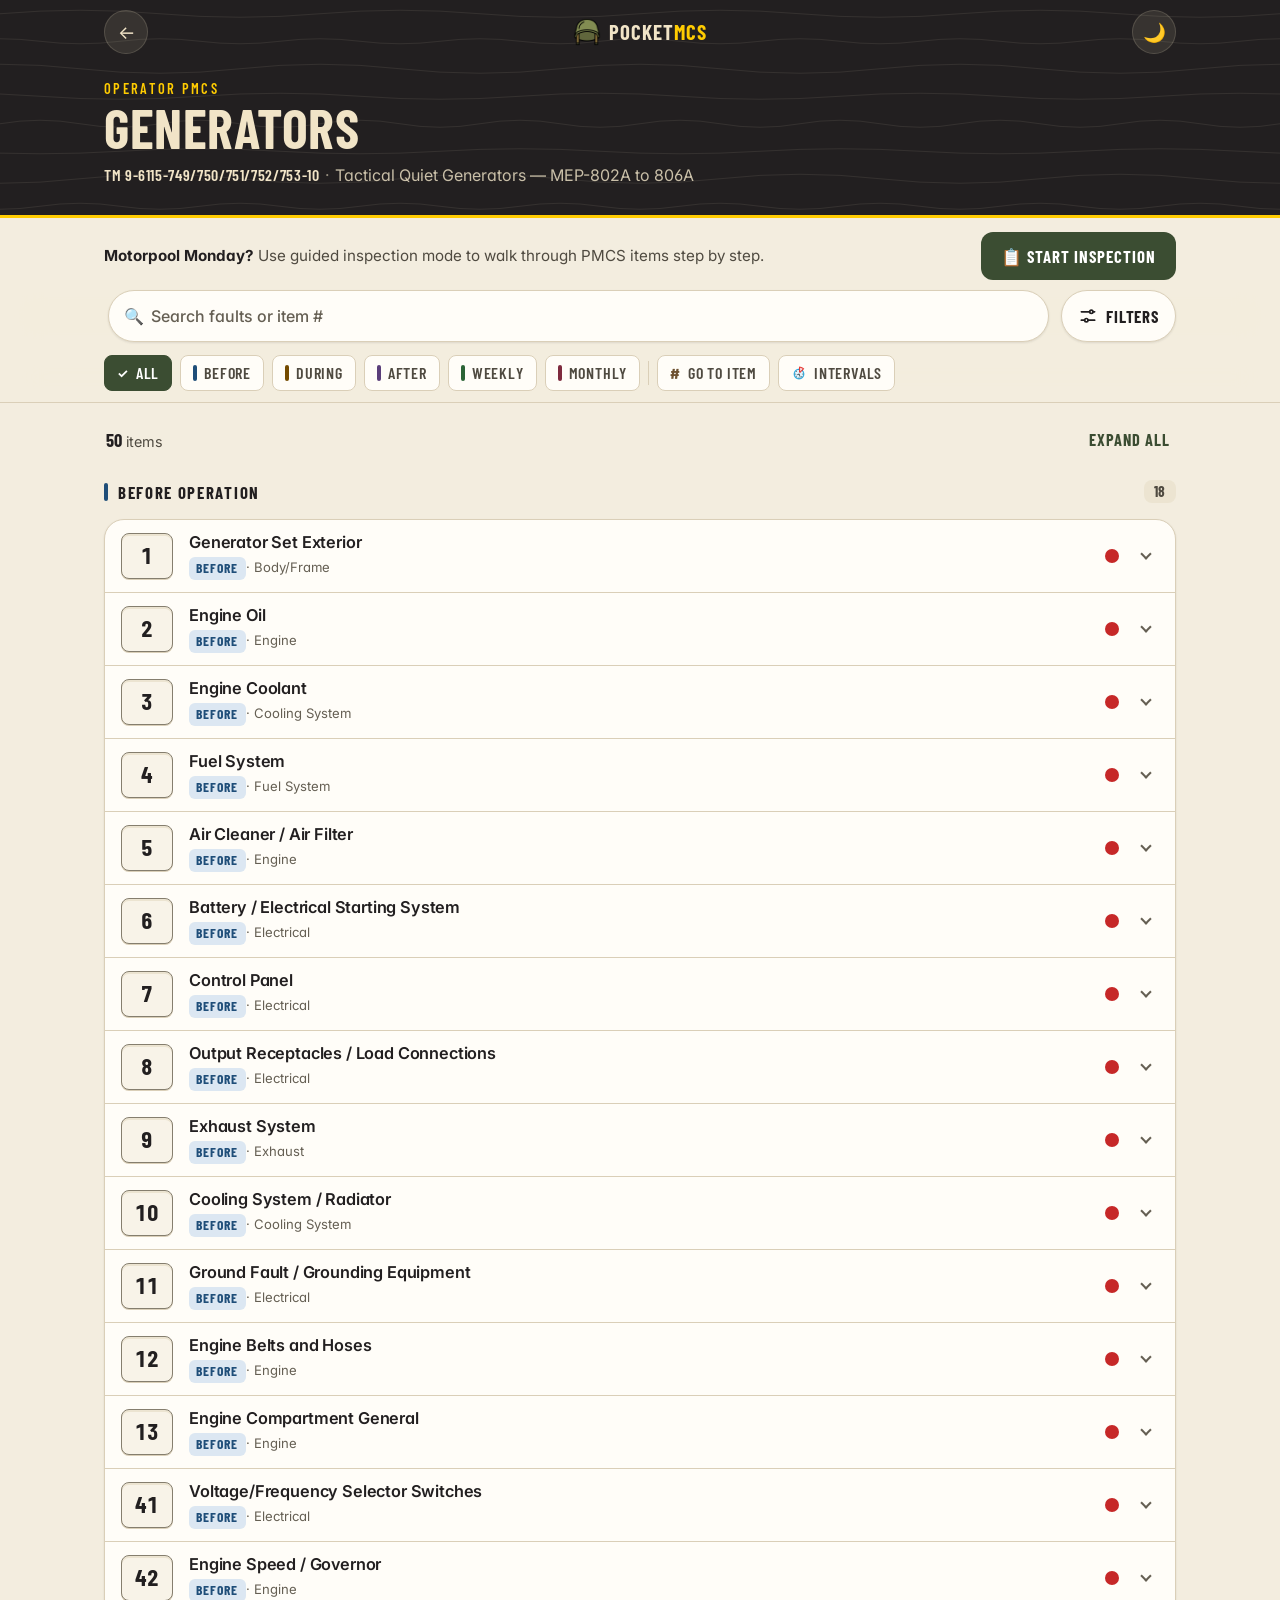
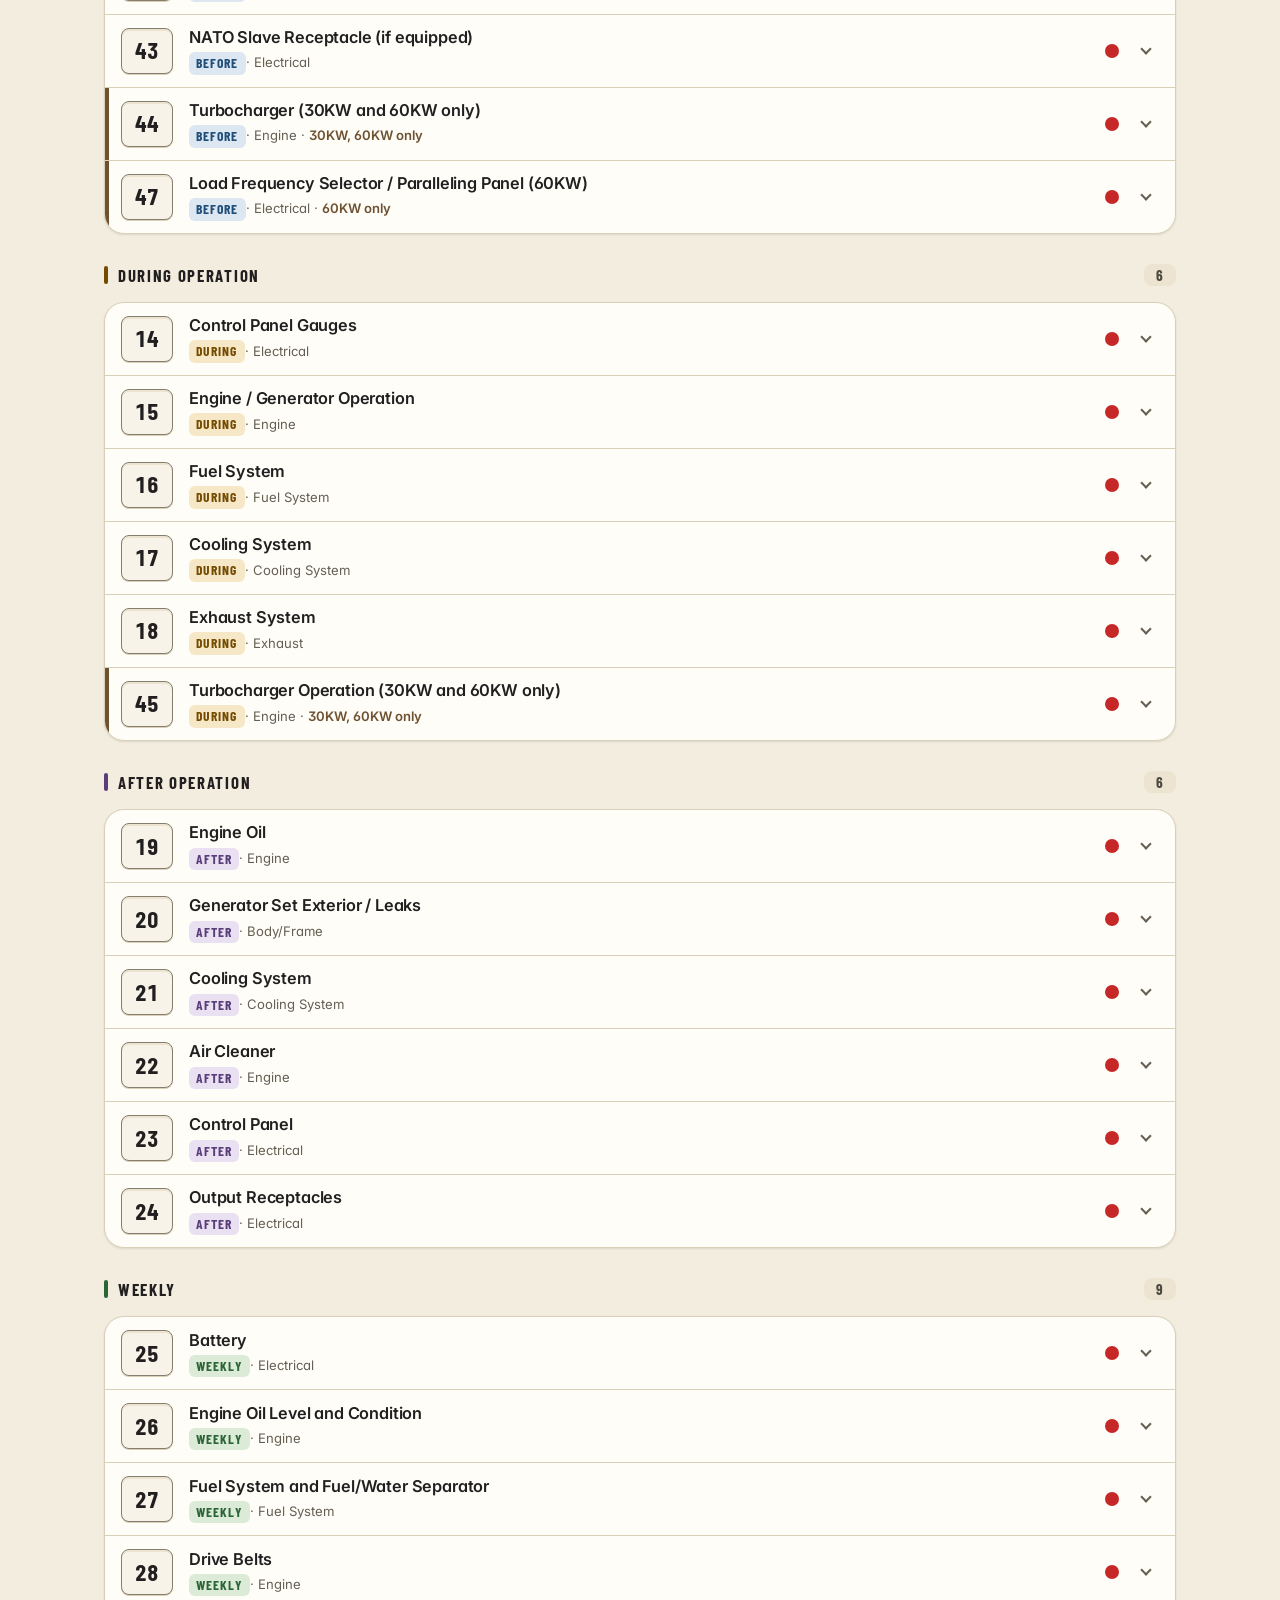
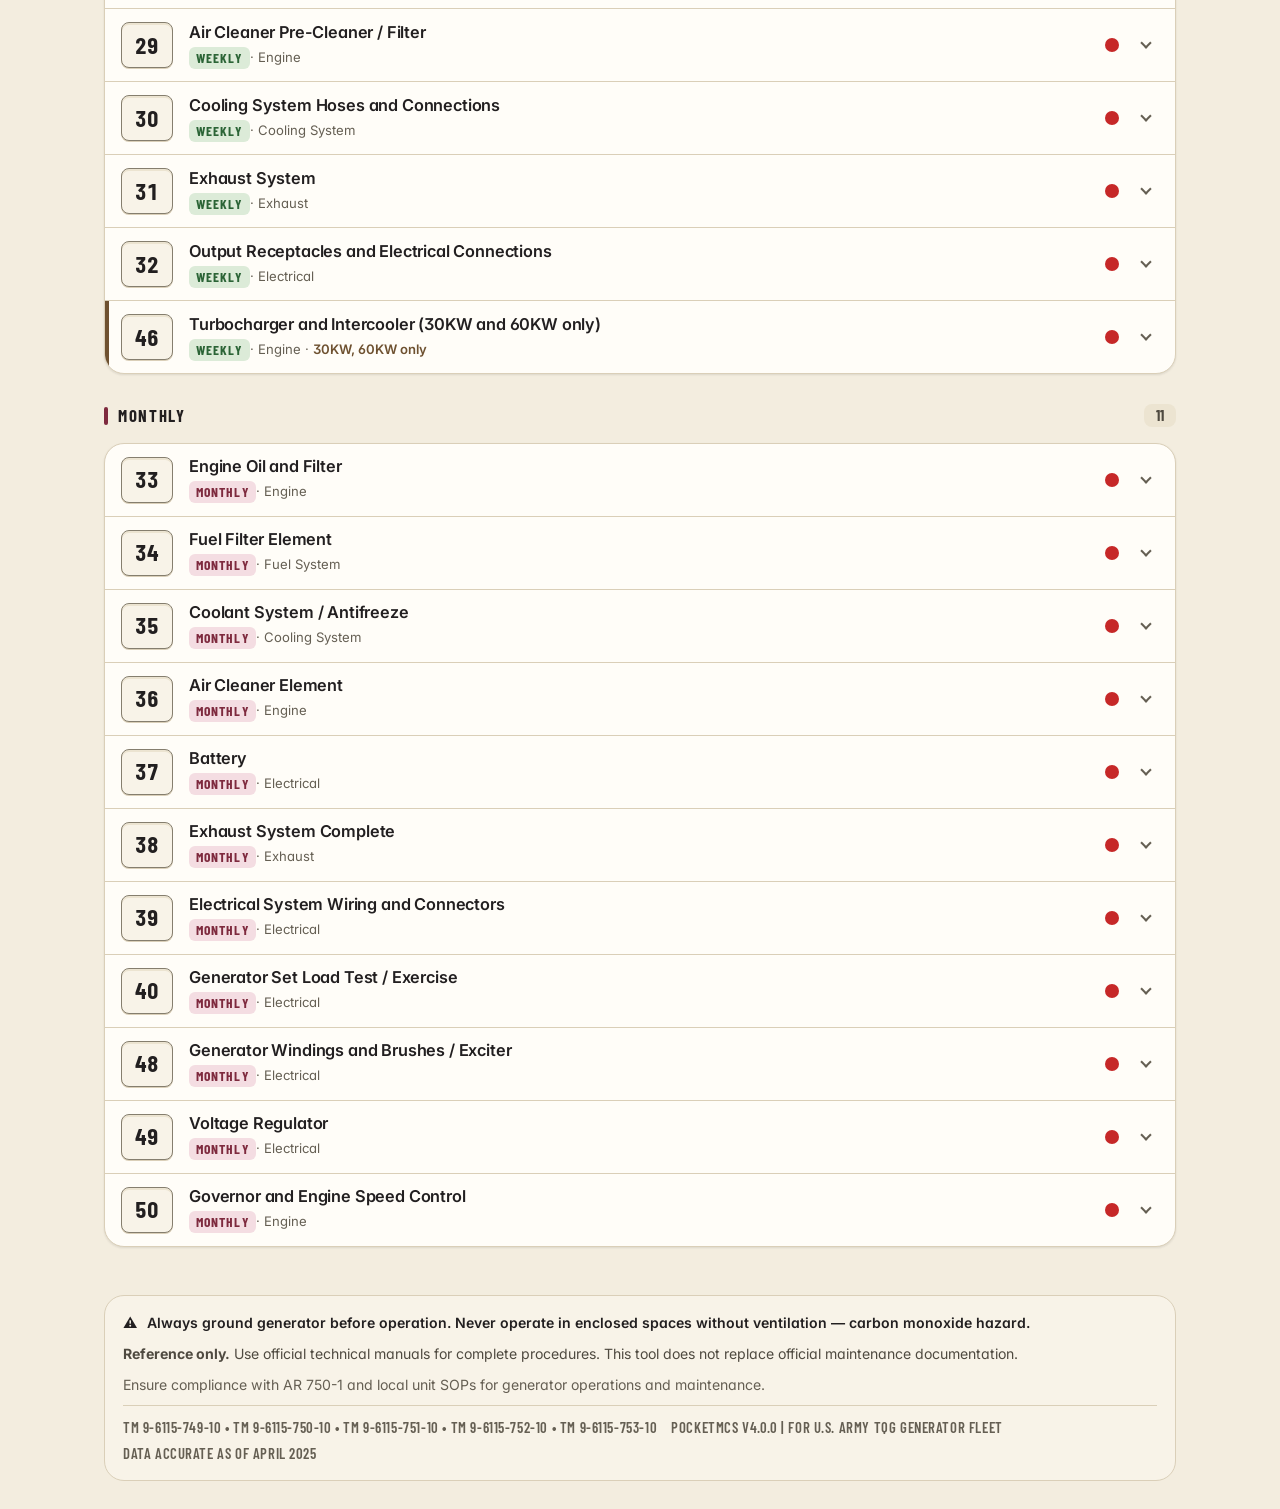
==== commit 594798cc: "Add inspection undo + save/resume, and expand/collapse all - Inspection: Back button undoes the last" ====
--- a/gen.html
+++ b/gen.html
@@ -186,6 +186,7 @@
             <div class="inspection-topbar-row">
                 <div class="inspection-title-row">
                     <button class="exit-inspection-btn" id="exitInspectionBtn" aria-label="Exit inspection mode">✕ Exit</button>
+                    <button class="insp-back-btn" id="inspBackBtn" type="button" aria-label="Previous item" hidden>‹<span class="insp-back-label"> Back</span></button>
                     <span id="inspectionIntervalLabel" class="insp-interval-pill">BEFORE</span>
                 </div>
                 <span id="inspectionCounter" class="insp-counter">Item 1 of 0</span>
--- a/css/tokens.css
+++ b/css/tokens.css
@@ -96,7 +96,7 @@
     --tap: 48px;
 
     /* Topographic contour texture for black chrome */
-    --topo: url("data:image/svg+xml,%3Csvg xmlns='http://www.w3.org/2000/svg' width='320' height='220' viewBox='0 0 320 220'%3E%3Cg fill='none' stroke='%23f1e4c7' stroke-width='1'%3E%3Cpath d='M-20 40c40-22 82-26 126-8s88 20 130-2 70-24 104-8'/%3E%3Cpath d='M-20 64c44-20 86-22 128-4s86 18 126-4 72-20 106-6'/%3E%3Cpath d='M-20 92c46-16 88-16 130 2s84 14 122-8 74-16 108-2'/%3E%3Cpath d='M-20 124c42-12 84-10 124 6s82 12 120-8 78-14 116 0'/%3E%3Cpath d='M-20 158c40-10 80-6 118 8s80 10 118-6 82-10 124 4'/%3E%3Cpath d='M-20 194c44-8 84-4 122 8s78 8 116-4 84-8 122 2'/%3E%3Cellipse cx='232' cy='96' rx='34' ry='18'/%3E%3Cellipse cx='232' cy='96' rx='18' ry='9'/%3E%3C/g%3E%3C/svg%3E");
+    --topo: url("data:image/svg+xml,%3Csvg xmlns='http://www.w3.org/2000/svg' width='320' height='220' viewBox='0 0 320 220'%3E%3Cg fill='none' stroke='%23f1e4c7' stroke-width='1'%3E%3Cpath d='M-320 13.75 Q-240 6.75 -160 13.75 T0 13.75 T160 13.75 T320 13.75 T480 13.75 T640 13.75'/%3E%3Cpath d='M-200 41.25 Q-160 36.25 -120 41.25 T-40 41.25 T40 41.25 T120 41.25 T200 41.25 T280 41.25 T360 41.25 T440 41.25 T520 41.25'/%3E%3Cpath d='M-400 68.75 Q-320 59.75 -240 68.75 T-80 68.75 T80 68.75 T240 68.75 T400 68.75 T560 68.75 T720 68.75'/%3E%3Cpath d='M-440 96.25 Q-360 90.25 -280 96.25 T-120 96.25 T40 96.25 T200 96.25 T360 96.25 T520 96.25 T680 96.25'/%3E%3Cpath d='M-160 123.75 Q-120 116.75 -80 123.75 T0 123.75 T80 123.75 T160 123.75 T240 123.75 T320 123.75 T400 123.75 T480 123.75'/%3E%3Cpath d='M-520 151.25 Q-440 146.25 -360 151.25 T-200 151.25 T-40 151.25 T120 151.25 T280 151.25 T440 151.25 T600 151.25 T760 151.25'/%3E%3Cpath d='M-560 178.75 Q-480 169.75 -400 178.75 T-240 178.75 T-80 178.75 T80 178.75 T240 178.75 T400 178.75 T560 178.75 T720 178.75'/%3E%3Cpath d='M-280 206.25 Q-240 200.25 -200 206.25 T-120 206.25 T-40 206.25 T40 206.25 T120 206.25 T200 206.25 T280 206.25 T360 206.25 T440 206.25 T520 206.25'/%3E%3C/g%3E%3C/svg%3E");
 }
 
 .dark-mode {
--- a/css/components.css
+++ b/css/components.css
@@ -2824,3 +2824,117 @@
         backdrop-filter: none;
     }
 }
+
+/* ============ Inspection: back/undo + resume ============ */
+
+.insp-back-btn {
+    flex: none;
+    min-width: 44px;
+    min-height: 44px;
+    padding: 0 12px;
+    border-radius: var(--radius-pill);
+    background: rgba(241, 228, 199, 0.12);
+    border: 1px solid rgba(241, 228, 199, 0.2);
+    color: var(--on-chrome);
+    font-family: var(--font-display);
+    font-size: 1.35rem;
+    font-weight: 700;
+    line-height: 1;
+    white-space: nowrap;
+}
+
+.insp-back-label {
+    display: none;
+    font-size: 1.05rem;
+    letter-spacing: 0.06em;
+    text-transform: uppercase;
+}
+
+@media (min-width: 420px) {
+    .insp-back-label {
+        display: inline;
+    }
+}
+
+.insp-prev-mark {
+    margin: -4px 0 14px;
+    padding: 8px 12px;
+    border-radius: var(--radius-sm);
+    background: var(--surface-container);
+    color: var(--on-surface-variant);
+    font-size: 0.9rem;
+}
+
+.insp-prev-mark.status-pass strong { color: var(--ok); }
+.insp-prev-mark.status-deficiency strong { color: var(--deadline); }
+.insp-prev-mark.status-skip strong { color: var(--on-surface); }
+
+.insp-enter-back {
+    animation: insp-in-back var(--dur-3) var(--ease-emphasized);
+}
+
+@keyframes insp-in-back {
+    from { opacity: 0; transform: translateX(-28px); }
+}
+
+.insp-resume-card {
+    margin-bottom: 16px;
+    padding: 14px 16px 16px;
+    border-radius: var(--radius-lg);
+    background: var(--primary-container);
+    color: var(--on-primary-container);
+    border-left: 4px solid var(--gold);
+}
+
+.insp-resume-title {
+    font-family: var(--font-display);
+    font-size: 1.3rem;
+    font-weight: 700;
+    letter-spacing: 0.05em;
+    text-transform: uppercase;
+}
+
+.insp-resume-meta {
+    margin-top: 2px;
+    font-size: 0.92rem;
+}
+
+.insp-resume-actions {
+    display: grid;
+    grid-template-columns: 1fr 1fr;
+    gap: 8px;
+    margin-top: 12px;
+}
+
+.insp-resume-actions .btn-secondary {
+    background: var(--surface);
+    color: var(--on-surface);
+}
+
+/* ============ Expand / collapse all ============ */
+
+.results-meta {
+    align-items: center;
+}
+
+.results-meta-text {
+    min-width: 0;
+}
+
+.meta-action {
+    flex: none;
+    min-height: 44px;
+    padding: 0 12px;
+    margin-right: -8px;
+    border-radius: var(--radius-sm);
+    color: var(--primary);
+    font-family: var(--font-display);
+    font-size: 1.02rem;
+    font-weight: 700;
+    letter-spacing: 0.06em;
+    text-transform: uppercase;
+}
+
+.meta-action:hover {
+    background: var(--primary-container);
+}
